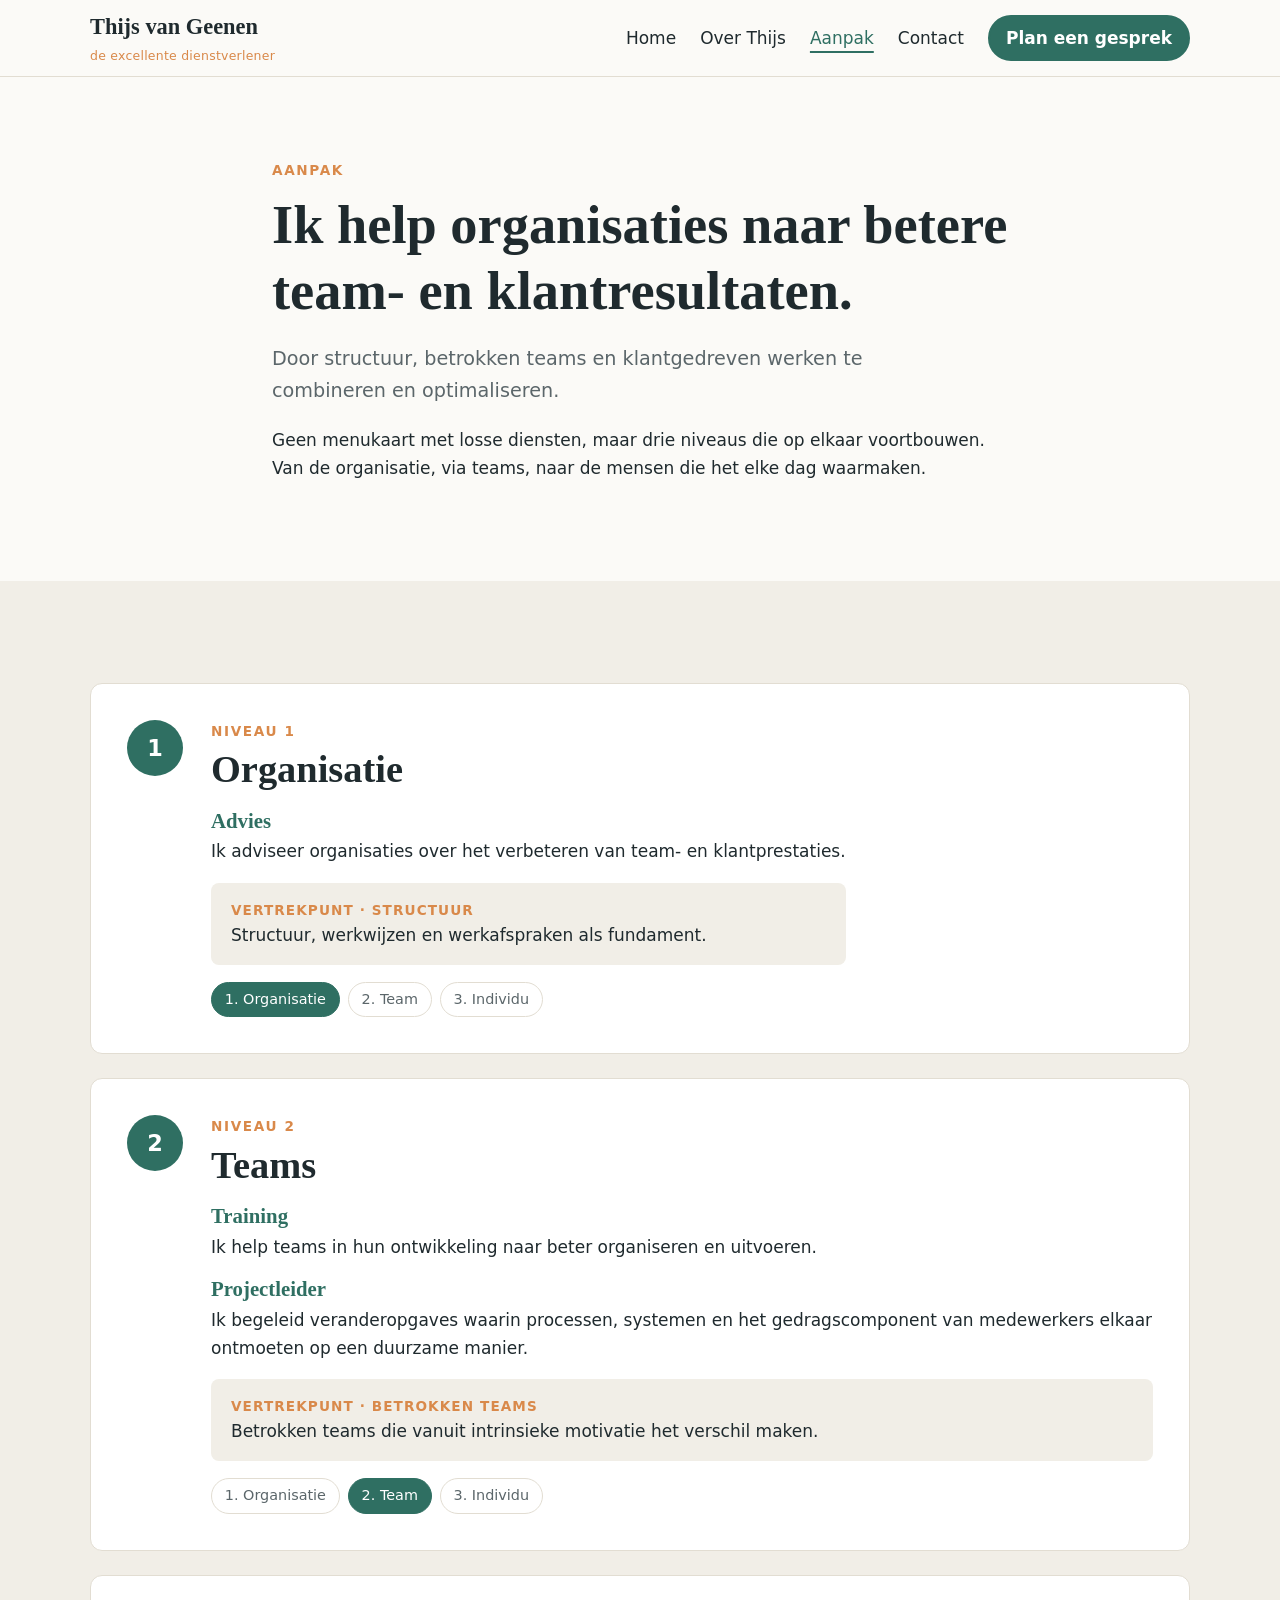
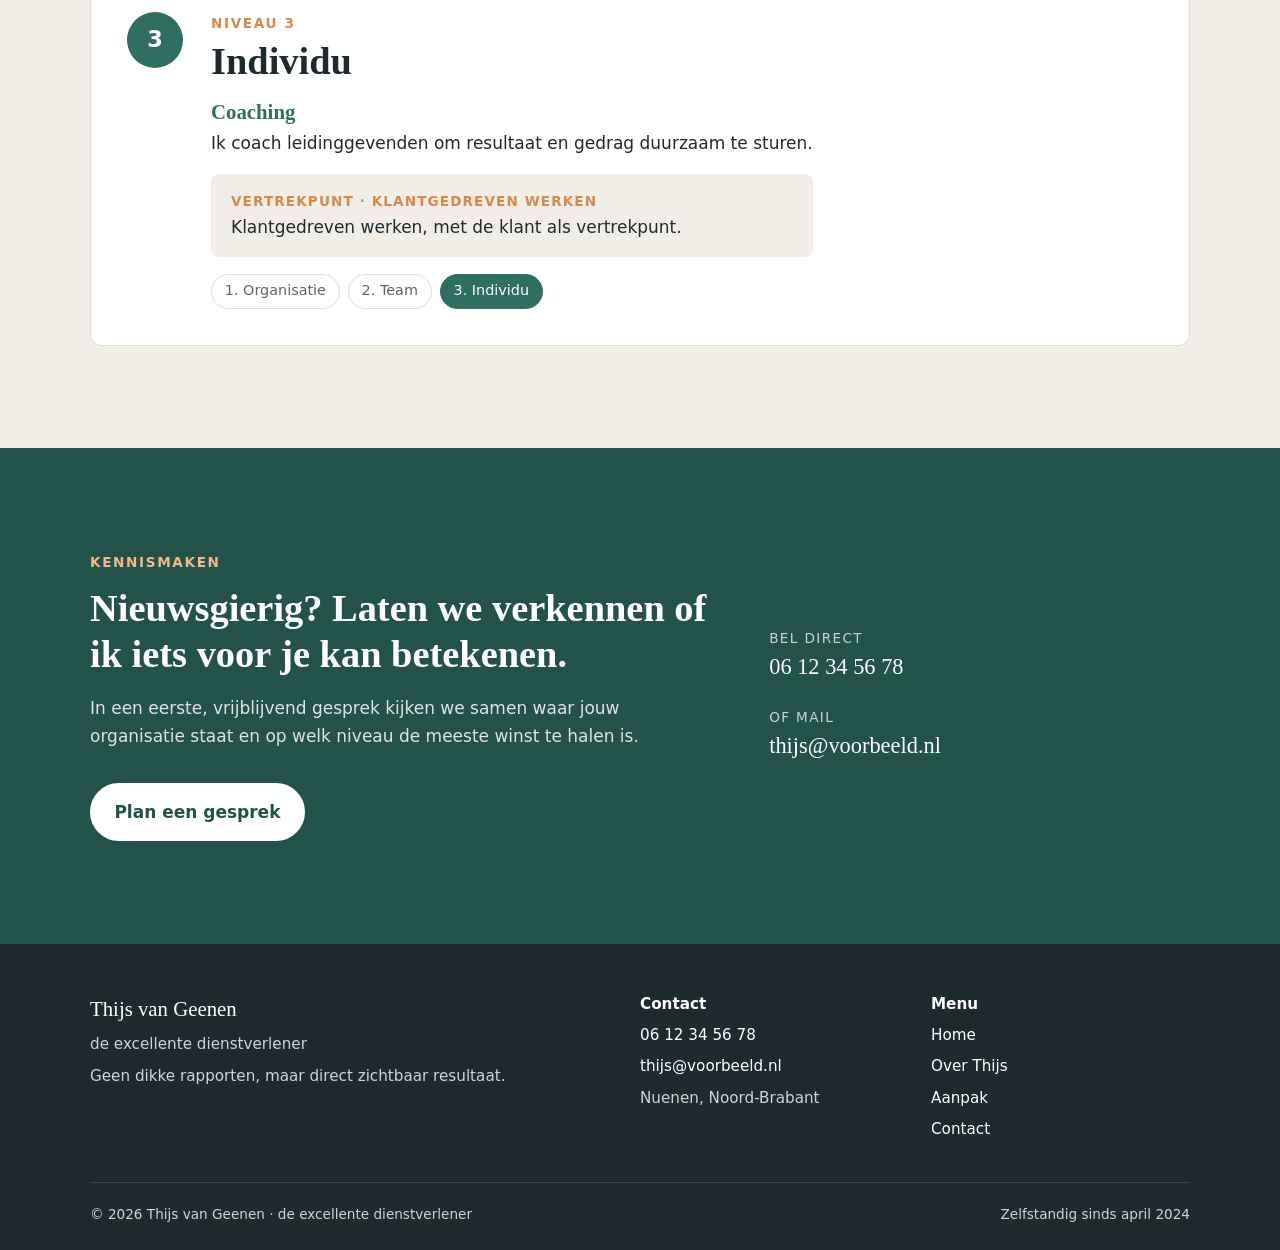
==== aanpak/index.html @ 923ce84c "Site uitbreiden naar vier pagina's met inhoud van Thijs van Geenen Home, Over Thijs, Aanpak en Conta" ====
<!doctype html>
<html lang="nl">
<head>
  <meta charset="utf-8">
  <meta name="viewport" content="width=device-width, initial-scale=1">
  <title>Aanpak | Thijs van Geenen</title>
  <meta name="description" content="Drie niveaus die op elkaar voortbouwen: organisatie, teams en individu. Advies, training, projectleiding en coaching.">
  <link rel="icon" href="../assets/img/favicon.svg" type="image/svg+xml">
  <link rel="stylesheet" href="../assets/css/style.css">
</head>
<body>
  <a class="skip-link" href="#inhoud">Naar de inhoud</a>

  <header class="site-header">
    <div class="container nav">
      <a class="logo" href="../">Thijs van Geenen<small>de excellente dienstverlener</small></a>
      <button class="nav-toggle" aria-expanded="false" aria-controls="menu" aria-label="Menu openen">
        <span></span><span></span><span></span>
      </button>
      <nav id="menu" class="menu" aria-label="Hoofdmenu">
        <a href="../">Home</a>
        <a href="../over-thijs/">Over Thijs</a>
        <a href="../aanpak/" aria-current="page">Aanpak</a>
        <a href="../contact/">Contact</a>
        <a class="btn btn-small" href="../contact/">Plan een gesprek</a>
      </nav>
    </div>
  </header>

  <main id="inhoud">
    <section class="page-hero">
      <div class="container prose">
        <p class="eyebrow">Aanpak</p>
        <h1>Ik help organisaties naar betere team- en klantresultaten.</h1>
        <p class="lead">Door structuur, betrokken teams en klantgedreven werken te combineren en optimaliseren.</p>
        <p>Geen menukaart met losse diensten, maar drie niveaus die op elkaar voortbouwen. Van de organisatie, via teams, naar de mensen die het elke dag waarmaken.</p>
      </div>
    </section>

    <section class="section section-alt">
      <div class="container level-detail-list">
        <article class="level-detail" id="niveau-1">
          <span class="level-num">1</span>
          <div>
            <p class="eyebrow">Niveau 1</p>
            <h2>Organisatie</h2>
            <div class="service"><h3>Advies</h3><p>Ik adviseer organisaties over het verbeteren van team- en klantprestaties.</p></div>
            <p class="basis"><strong>Vertrekpunt · Structuur</strong> Structuur, werkwijzen en werkafspraken als fundament.</p>
            <ol class="level-path" aria-label="Niveaus"><li class="current"><a href="#niveau-1">1. Organisatie</a></li><li><a href="#niveau-2">2. Team</a></li><li><a href="#niveau-3">3. Individu</a></li></ol>
          </div>
        </article>

        <article class="level-detail" id="niveau-2">
          <span class="level-num">2</span>
          <div>
            <p class="eyebrow">Niveau 2</p>
            <h2>Teams</h2>
            <div class="service"><h3>Training</h3><p>Ik help teams in hun ontwikkeling naar beter organiseren en uitvoeren.</p></div>
            <div class="service"><h3>Projectleider</h3><p>Ik begeleid veranderopgaves waarin processen, systemen en het gedragscomponent van medewerkers elkaar ontmoeten op een duurzame manier.</p></div>
            <p class="basis"><strong>Vertrekpunt · Betrokken teams</strong> Betrokken teams die vanuit intrinsieke motivatie het verschil maken.</p>
            <ol class="level-path" aria-label="Niveaus"><li><a href="#niveau-1">1. Organisatie</a></li><li class="current"><a href="#niveau-2">2. Team</a></li><li><a href="#niveau-3">3. Individu</a></li></ol>
          </div>
        </article>

        <article class="level-detail" id="niveau-3">
          <span class="level-num">3</span>
          <div>
            <p class="eyebrow">Niveau 3</p>
            <h2>Individu</h2>
            <div class="service"><h3>Coaching</h3><p>Ik coach leidinggevenden om resultaat en gedrag duurzaam te sturen.</p></div>
            <p class="basis"><strong>Vertrekpunt · Klantgedreven werken</strong> Klantgedreven werken, met de klant als vertrekpunt.</p>
            <ol class="level-path" aria-label="Niveaus"><li><a href="#niveau-1">1. Organisatie</a></li><li><a href="#niveau-2">2. Team</a></li><li class="current"><a href="#niveau-3">3. Individu</a></li></ol>
          </div>
        </article>
      </div>
    </section>

    <section class="section cta-band">
      <div class="container cta-grid">
        <div>
          <p class="eyebrow">Kennismaken</p>
          <h2>Nieuwsgierig? Laten we verkennen of ik iets voor je kan betekenen.</h2>
          <p>In een eerste, vrijblijvend gesprek kijken we samen waar jouw organisatie staat en op welk niveau de meeste winst te halen is.</p>
          <a class="btn btn-light" href="../contact/">Plan een gesprek</a>
        </div>
        <ul class="cta-contact">
          <li><span>Bel direct</span><a href="tel:+31612345678">06 12 34 56 78</a></li>
          <li><span>Of mail</span><a href="mailto:thijs@voorbeeld.nl">thijs@voorbeeld.nl</a></li>
        </ul>
      </div>
    </section>
  </main>

  <footer class="site-footer">
    <div class="container footer-grid">
      <div>
        <p class="footer-name">Thijs van Geenen</p>
        <p>de excellente dienstverlener</p>
        <p>Geen dikke rapporten, maar direct zichtbaar resultaat.</p>
      </div>
      <div>
        <p class="footer-title">Contact</p>
        <ul>
          <li><a href="tel:+31612345678">06 12 34 56 78</a></li>
          <li><a href="mailto:thijs@voorbeeld.nl">thijs@voorbeeld.nl</a></li>
          <li>Nuenen, Noord-Brabant</li>
        </ul>
      </div>
      <div>
        <p class="footer-title">Menu</p>
        <ul>
          <li><a href="../">Home</a></li>
          <li><a href="../over-thijs/">Over Thijs</a></li>
          <li><a href="../aanpak/">Aanpak</a></li>
          <li><a href="../contact/">Contact</a></li>
        </ul>
      </div>
    </div>
    <div class="container footer-bottom">
      <p>&copy; <span id="year">2026</span> Thijs van Geenen · de excellente dienstverlener</p>
      <p>Zelfstandig sinds april 2024</p>
    </div>
  </footer>

  <script src="../assets/js/main.js" defer></script>
</body>
</html>
---- assets/css/style.css ----
/* ==========================================================================
   Basisstijl – pas kleuren en fonts aan via de variabelen hieronder
   ========================================================================== */
:root {
  --color-bg: #fbfaf7;
  --color-bg-alt: #f1eee7;
  --color-text: #1f2a2e;
  --color-muted: #5b666a;
  --color-primary: #2f6f62;
  --color-primary-dark: #22524a;
  --color-accent: #d9894a;
  --color-border: #e2ddd2;

  --font-body: system-ui, -apple-system, "Segoe UI", Roboto, sans-serif;
  --font-heading: Georgia, "Times New Roman", serif;

  --radius: 12px;
  --container: 1100px;
  --space: clamp(4rem, 8vw, 6.5rem);
}

*, *::before, *::after { box-sizing: border-box; }

html { scroll-behavior: smooth; scroll-padding-top: 5rem; }

body {
  margin: 0;
  font-family: var(--font-body);
  font-size: 1.0625rem;
  line-height: 1.65;
  color: var(--color-text);
  background: var(--color-bg);
}

img { max-width: 100%; display: block; }
a { color: var(--color-primary); }

h1, h2, h3 { font-family: var(--font-heading); line-height: 1.2; margin: 0 0 1rem; }
h1 { font-size: clamp(2.2rem, 5vw, 3.4rem); }
h2 { font-size: clamp(1.8rem, 3.5vw, 2.4rem); }
h3 { font-size: 1.3rem; }

.container { width: min(100% - 2rem, var(--container)); margin-inline: auto; }

.skip-link { position: absolute; left: -999px; }
.skip-link:focus { left: 1rem; top: 1rem; z-index: 100; background: #fff; padding: .5rem 1rem; }

/* Buttons */
.btn {
  display: inline-block;
  padding: .8rem 1.4rem;
  border-radius: 999px;
  border: 2px solid var(--color-primary);
  background: var(--color-primary);
  color: #fff;
  font: inherit;
  font-weight: 600;
  text-decoration: none;
  cursor: pointer;
  transition: background .2s, color .2s;
}
.btn:hover { background: var(--color-primary-dark); border-color: var(--color-primary-dark); }
.btn-ghost { background: transparent; color: var(--color-primary); }
.btn-ghost:hover { color: #fff; }
.btn-small { padding: .45rem 1rem; }

/* Header */
.site-header {
  position: sticky; top: 0; z-index: 50;
  background: rgb(251 250 247 / .92);
  backdrop-filter: blur(8px);
  border-bottom: 1px solid var(--color-border);
}
.nav { display: flex; align-items: center; justify-content: space-between; min-height: 4.75rem; }
.logo { font-family: var(--font-heading); font-size: 1.4rem; font-weight: 700; color: var(--color-text); text-decoration: none; }
.logo small { display: block; font-family: var(--font-body); font-size: .78rem; font-weight: 500; color: var(--color-accent); letter-spacing: .02em; }
.menu { display: flex; gap: 1.5rem; align-items: center; }
.menu a:not(.btn) { color: var(--color-text); text-decoration: none; font-weight: 500; }
.menu a:not(.btn):hover, .menu a[aria-current="page"] { color: var(--color-primary); }
.menu a[aria-current="page"] { text-decoration: underline; text-underline-offset: .4em; text-decoration-thickness: 2px; }

.nav-toggle { display: none; background: none; border: 0; padding: .5rem; cursor: pointer; }
.nav-toggle span { display: block; width: 24px; height: 2px; margin: 5px 0; background: var(--color-text); }

@media (max-width: 760px) {
  .nav-toggle { display: block; }
  .menu {
    display: none;
    position: absolute; top: 100%; left: 0; right: 0;
    flex-direction: column; align-items: flex-start;
    padding: 1rem; background: var(--color-bg);
    border-bottom: 1px solid var(--color-border);
  }
  .menu.open { display: flex; }
}

/* Hero */
.hero { padding: var(--space) 0; }
.hero-grid { display: grid; grid-template-columns: 1.3fr 1fr; gap: 3rem; align-items: center; }
.hero h1 em { color: var(--color-primary); font-style: italic; }
.eyebrow { text-transform: uppercase; letter-spacing: .12em; font-size: .85rem; font-weight: 600; color: var(--color-accent); margin: 0 0 .75rem; }
.lead { font-size: 1.2rem; color: var(--color-muted); max-width: 38rem; }
.actions { display: flex; flex-wrap: wrap; gap: 1rem; margin-top: 2rem; }
.portrait {
  width: 100%; height: auto;
  aspect-ratio: 4 / 5;
  object-fit: cover; object-position: center 30%;
  border-radius: 200px 200px var(--radius) var(--radius);
  background: linear-gradient(160deg, var(--color-primary), var(--color-accent));
}
@media (max-width: 760px) {
  .hero-grid { grid-template-columns: 1fr; }
  .hero-visual { max-width: 280px; }
}

/* Secties */
.section { padding: var(--space) 0; }
.section-alt { background: var(--color-bg-alt); }
.section-intro { color: var(--color-muted); margin-top: -.5rem; margin-bottom: 2.5rem; }

.cards { display: grid; grid-template-columns: repeat(auto-fit, minmax(260px, 1fr)); gap: 1.5rem; }
.card {
  background: #fff; padding: 2rem; border-radius: var(--radius);
  border: 1px solid var(--color-border);
}
.card p { color: var(--color-muted); margin: 0; }

.steps { list-style: none; padding: 0; margin: 2rem 0 0; display: grid; grid-template-columns: repeat(auto-fit, minmax(220px, 1fr)); gap: 1.5rem; counter-reset: step; }
.steps li { counter-increment: step; display: flex; flex-direction: column; gap: .35rem; }
.steps li::before {
  content: counter(step);
  width: 2.5rem; height: 2.5rem; border-radius: 50%;
  display: grid; place-items: center;
  background: var(--color-primary); color: #fff; font-weight: 700; margin-bottom: .5rem;
}
.steps span { color: var(--color-muted); }

.two-col { display: grid; grid-template-columns: 1.3fr 1fr; gap: 3rem; align-items: start; }
@media (max-width: 760px) { .two-col { grid-template-columns: 1fr; } }

.facts { list-style: none; padding: 0; margin: 0; display: grid; gap: 1rem; }
.facts li { background: var(--color-bg-alt); padding: 1.25rem 1.5rem; border-radius: var(--radius); }
.facts strong { display: block; font-family: var(--font-heading); font-size: 1.8rem; color: var(--color-primary); }

.quote { margin: 0; background: #fff; padding: 2rem; border-radius: var(--radius); border-left: 4px solid var(--color-accent); }
.quote p { font-family: var(--font-heading); font-size: 1.15rem; margin-top: 0; }
.quote cite { color: var(--color-muted); font-style: normal; }

/* Contact */
.contact-list { list-style: none; padding: 0; }
.contact-list li { margin-bottom: .5rem; }
.contact-form { display: grid; gap: 1rem; background: #fff; padding: 2rem; border-radius: var(--radius); border: 1px solid var(--color-border); }
.contact-form label { display: grid; gap: .35rem; font-weight: 500; }
.contact-form input, .contact-form textarea {
  font: inherit; padding: .7rem .9rem;
  border: 1px solid var(--color-border); border-radius: 8px; background: var(--color-bg);
}
.contact-form input:focus, .contact-form textarea:focus { outline: 2px solid var(--color-primary); outline-offset: 1px; }

/* Hero extra's */
.hero-sub { font-family: var(--font-heading); font-size: 1.25rem; color: var(--color-text); margin: 0 0 1rem; }
.hero-visual { margin: 0; }
.hero-visual figcaption { margin-top: 1rem; display: grid; }
.hero-visual figcaption span { color: var(--color-muted); font-size: .95rem; }
.page-hero { padding: calc(var(--space) * .8) 0; }
.page-hero .quote { margin-top: 2rem; }

/* Dienstenstrook */
.services-strip { background: var(--color-primary); color: #fff; padding: 1.75rem 0; }
.services { list-style: none; margin-block: 0; padding: 0; display: grid; grid-template-columns: repeat(auto-fit, minmax(180px, 1fr)); gap: 1rem 2rem; }
.services li { display: grid; }
.services strong { font-family: var(--font-heading); font-size: 1.3rem; }
.services span { opacity: .85; }

/* Drie niveaus */
.levels { list-style: none; padding: 0; margin: 0; display: grid; grid-template-columns: repeat(auto-fit, minmax(260px, 1fr)); gap: 1.5rem; }
.level-card {
  display: flex; flex-direction: column; height: 100%;
  background: #fff; padding: 2rem; border-radius: var(--radius);
  border: 1px solid var(--color-border); color: inherit; text-decoration: none;
  transition: transform .2s, box-shadow .2s, border-color .2s;
}
.level-card:hover { transform: translateY(-3px); box-shadow: 0 12px 30px rgb(31 42 46 / .08); border-color: var(--color-primary); }
.level-card h3 { margin-bottom: .25rem; }
.level-card p { color: var(--color-muted); margin: 0 0 1rem; }
.level-card .level-sub { color: var(--color-accent); font-weight: 600; font-size: .95rem; }
.level-card .more { margin-top: auto; color: var(--color-primary); font-weight: 600; }
.level-num {
  width: 2.75rem; height: 2.75rem; border-radius: 50%; flex: none;
  display: grid; place-items: center; margin-bottom: 1.25rem;
  background: var(--color-primary); color: #fff; font-weight: 700; font-size: 1.1rem;
}

/* Wat het oplevert */
.checklist { list-style: none; padding: 0; margin: 0; display: grid; gap: .9rem; }
.checklist li { background: #fff; padding: 1rem 1.25rem 1rem 3.25rem; border-radius: var(--radius); position: relative; font-weight: 500; }
.checklist li::before {
  content: "✓"; position: absolute; left: 1.1rem; top: 50%; translate: 0 -50%;
  width: 1.5rem; height: 1.5rem; border-radius: 50%; display: grid; place-items: center;
  background: var(--color-accent); color: #fff; font-size: .85rem; font-weight: 700;
}

/* Quote */
.big-quote { margin: 0 0 2rem; max-width: 48rem; }
.big-quote p { font-family: var(--font-heading); font-size: clamp(1.5rem, 3vw, 2.1rem); line-height: 1.35; margin: 0 0 1rem; }
.big-quote cite { color: var(--color-muted); font-style: normal; }

/* CTA-blok */
.cta-band { background: var(--color-primary-dark); color: #fff; }
.cta-band .eyebrow { color: #f3b98a; }
.cta-band p { color: rgb(255 255 255 / .85); max-width: 36rem; }
.cta-grid { display: grid; grid-template-columns: 1.5fr 1fr; gap: 3rem; align-items: center; }
.btn-light { background: #fff; color: var(--color-primary-dark); border-color: #fff; margin-top: 1rem; }
.btn-light:hover { background: var(--color-bg-alt); border-color: var(--color-bg-alt); }
.cta-contact { list-style: none; padding: 0; margin: 0; display: grid; gap: 1.25rem; }
.cta-contact span { display: block; font-size: .85rem; text-transform: uppercase; letter-spacing: .1em; opacity: .75; }
.cta-contact a { color: #fff; font-family: var(--font-heading); font-size: 1.4rem; text-decoration: none; }
.cta-contact a:hover { text-decoration: underline; }
@media (max-width: 760px) { .cta-grid { grid-template-columns: 1fr; } }

/* Lopende tekst */
.prose { max-width: 46rem; }

/* Tijdlijn */
.timeline { list-style: none; padding: 0 0 0 1.5rem; margin: 1.5rem 0 0; border-left: 2px solid var(--color-border); max-width: 46rem; }
.timeline li { position: relative; }
.timeline li::before { content: ""; position: absolute; left: calc(-1.5rem - 7px); top: .45rem; width: 12px; height: 12px; border-radius: 50%; background: var(--color-accent); }
.timeline-date { margin: 0; font-weight: 600; color: var(--color-accent); }
.timeline h3 { margin: .25rem 0; }
.timeline-place { margin: 0 0 .5rem; color: var(--color-muted); }

/* Aanpak: niveaus in detail */
.level-detail-list { display: grid; gap: 1.5rem; }
.level-detail { display: flex; gap: 1.75rem; background: #fff; padding: 2.25rem; border-radius: var(--radius); border: 1px solid var(--color-border); }
.level-detail .level-num { width: 3.5rem; height: 3.5rem; font-size: 1.4rem; }
.level-detail .eyebrow { margin-bottom: .25rem; }
.service { margin-bottom: 1rem; }
.service h3 { margin-bottom: .25rem; color: var(--color-primary); }
.service p { margin: 0; }
.basis { background: var(--color-bg-alt); padding: 1rem 1.25rem; border-radius: 8px; }
.basis strong { display: block; font-size: .85rem; text-transform: uppercase; letter-spacing: .08em; color: var(--color-accent); }
.level-path { list-style: none; padding: 0; margin: 1rem 0 0; display: flex; flex-wrap: wrap; gap: .5rem; font-size: .9rem; }
.level-path a { display: inline-block; padding: .3rem .8rem; border-radius: 999px; border: 1px solid var(--color-border); text-decoration: none; color: var(--color-muted); }
.level-path .current a { background: var(--color-primary); border-color: var(--color-primary); color: #fff; }
@media (max-width: 600px) { .level-detail { flex-direction: column; gap: 0; padding: 1.5rem; } }

/* Contact */
.contact-list span { display: block; font-size: .85rem; text-transform: uppercase; letter-spacing: .08em; color: var(--color-muted); }
.contact-list li { margin-bottom: 1rem; }

/* Footer */
.site-footer { background: var(--color-text); color: #cfd6d8; padding: 3rem 0 1.5rem; font-size: .95rem; }
.site-footer a { color: #fff; text-decoration: none; }
.site-footer a:hover { text-decoration: underline; }
.site-footer ul { list-style: none; padding: 0; margin: 0; display: grid; gap: .4rem; }
.site-footer p { margin: 0 0 .4rem; }
.footer-grid { display: grid; grid-template-columns: 2fr 1fr 1fr; gap: 2rem; }
.footer-name { font-family: var(--font-heading); font-size: 1.3rem; color: #fff; }
.footer-title { color: #fff; font-weight: 600; }
.footer-bottom { display: flex; justify-content: space-between; flex-wrap: wrap; gap: .5rem; margin-top: 2.5rem; padding-top: 1.25rem; border-top: 1px solid rgb(255 255 255 / .12); font-size: .85rem; }
.footer-bottom p { margin: 0; }
@media (max-width: 760px) { .footer-grid { grid-template-columns: 1fr; } }
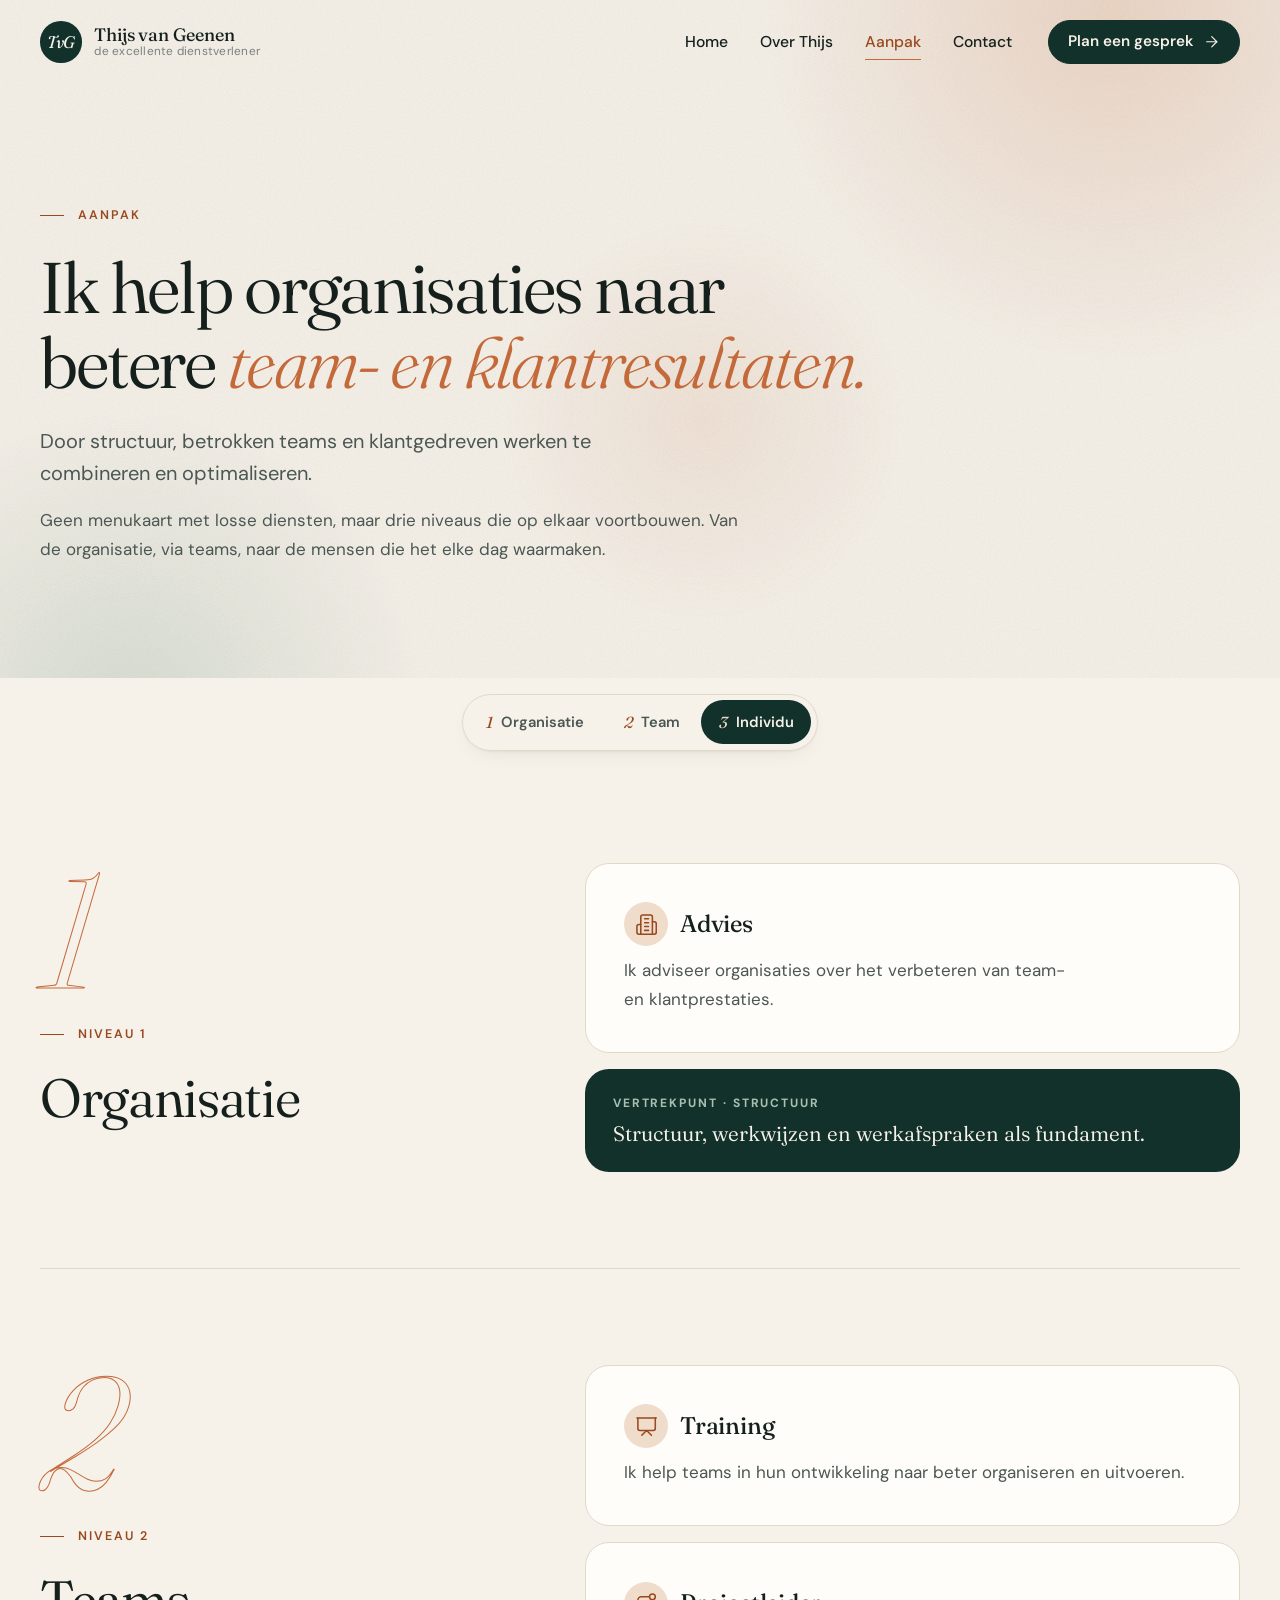
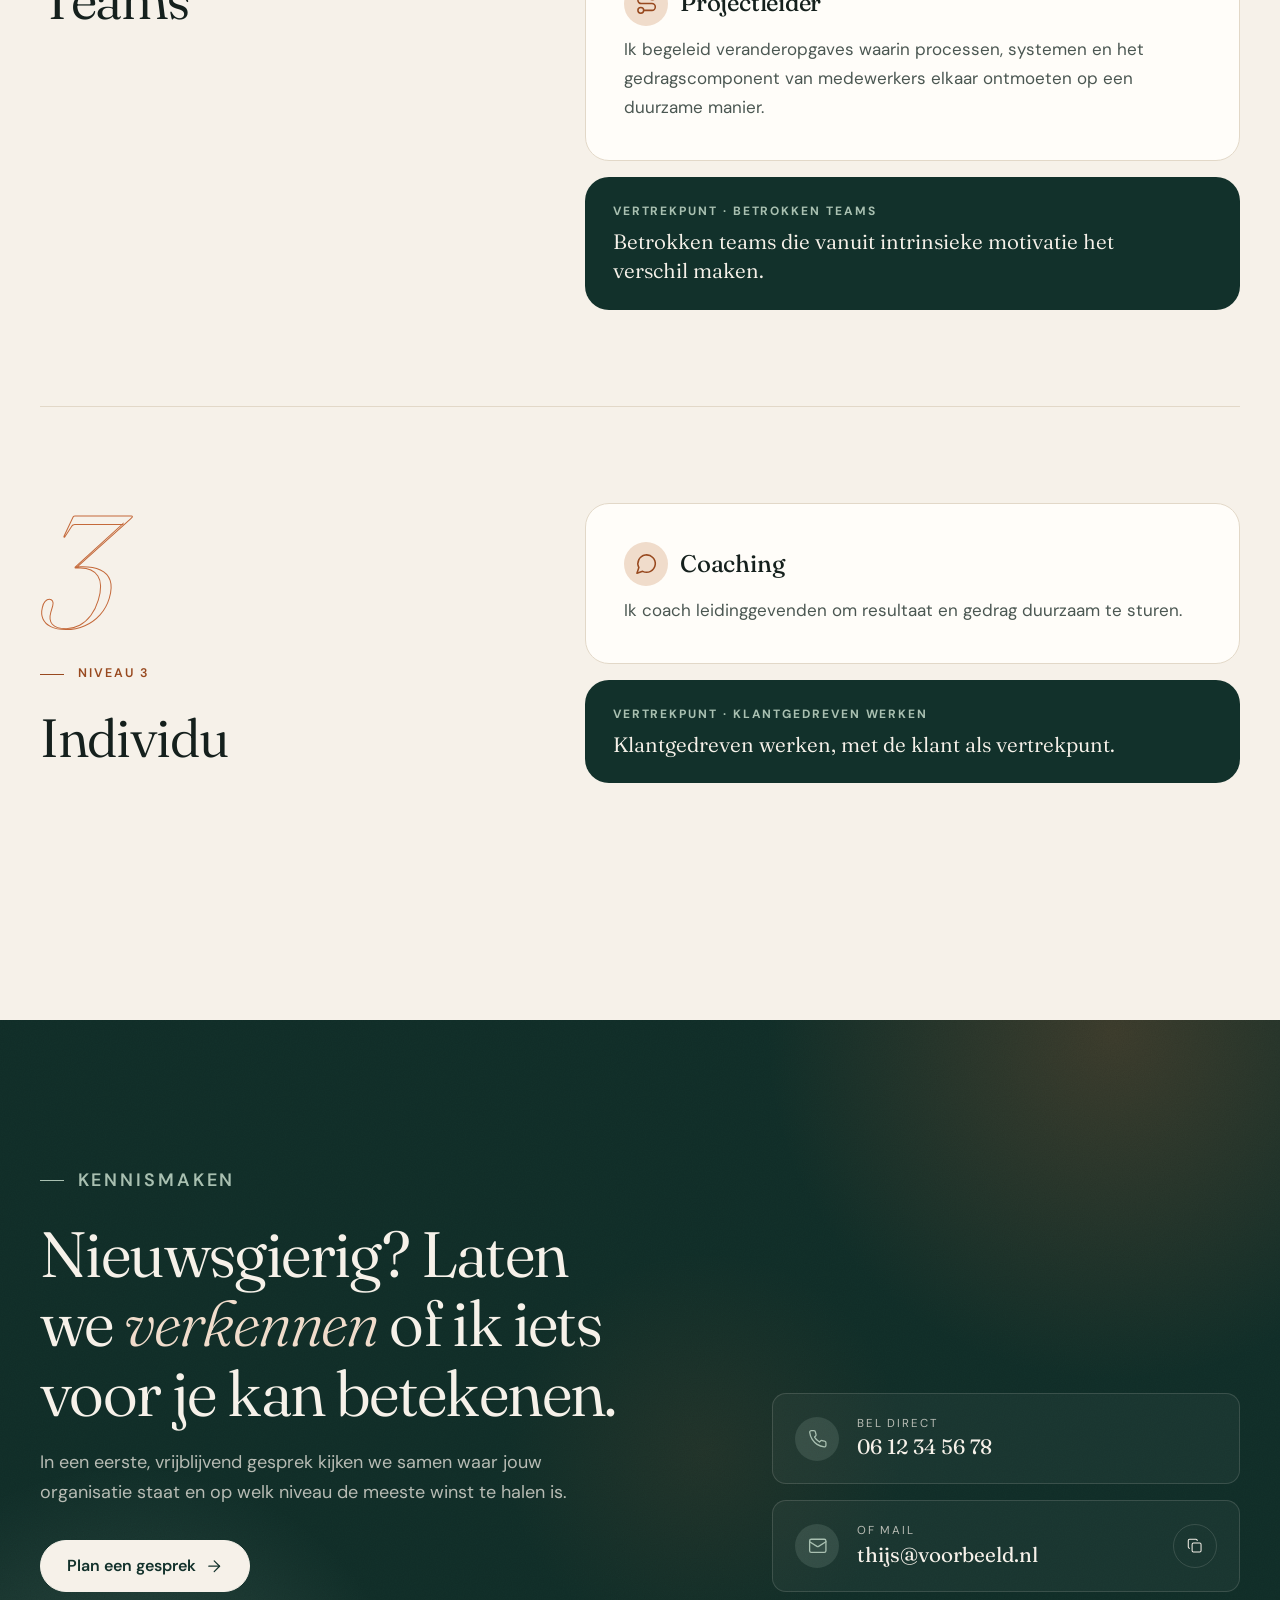
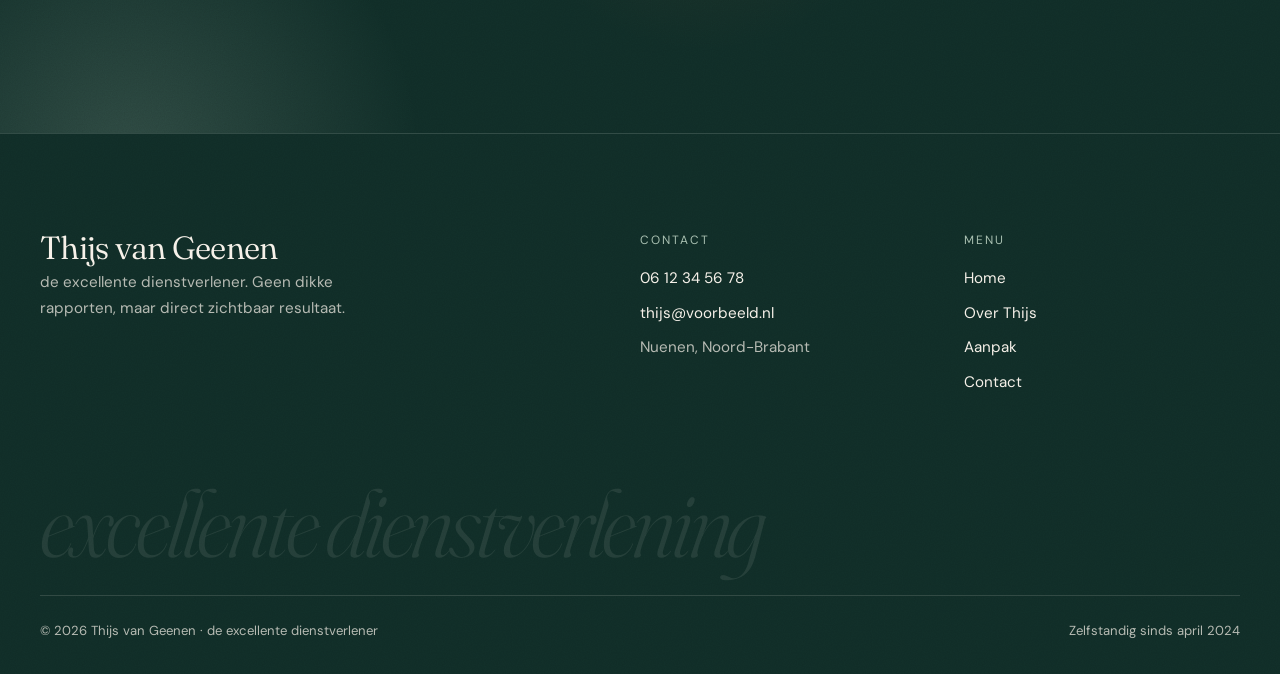
==== commit 825bf50b: "Premium herontwerp met web-design skill en DESIGN.md - DESIGN.md: stijlgids (Warm Editorial Premium)" ====
--- a/aanpak/index.html
+++ b/aanpak/index.html
@@ -5,120 +5,160 @@
   <meta name="viewport" content="width=device-width, initial-scale=1">
   <title>Aanpak | Thijs van Geenen</title>
   <meta name="description" content="Drie niveaus die op elkaar voortbouwen: organisatie, teams en individu. Advies, training, projectleiding en coaching.">
+  <meta name="theme-color" content="#F6F1E9">
+  <meta property="og:title" content="Aanpak | Thijs van Geenen">
+  <meta property="og:description" content="Drie niveaus die op elkaar voortbouwen: organisatie, teams en individu. Advies, training, projectleiding en coaching.">
+  <meta property="og:type" content="website">
   <link rel="icon" href="../assets/img/favicon.svg" type="image/svg+xml">
+  <link rel="preconnect" href="https://fonts.googleapis.com">
+  <link rel="preconnect" href="https://fonts.gstatic.com" crossorigin>
+  <link rel="stylesheet" href="https://fonts.googleapis.com/css2?family=Fraunces:ital,opsz,wght@0,9..144,300..600;1,9..144,300..600&amp;family=DM+Sans:ital,opsz,wght@0,9..40,400..700;1,9..40,400..700&amp;display=swap">
   <link rel="stylesheet" href="../assets/css/style.css">
+  <script>document.documentElement.classList.add('js')</script>
 </head>
 <body>
   <a class="skip-link" href="#inhoud">Naar de inhoud</a>
+  <div class="progress" aria-hidden="true"></div>
 
   <header class="site-header">
     <div class="container nav">
-      <a class="logo" href="../">Thijs van Geenen<small>de excellente dienstverlener</small></a>
+      <a class="logo" href="../" aria-label="Thijs van Geenen – naar de homepage">
+        <span class="logo-mark" aria-hidden="true">TvG</span>
+        <span class="logo-text"><strong>Thijs van Geenen</strong><small>de excellente dienstverlener</small></span>
+      </a>
       <button class="nav-toggle" aria-expanded="false" aria-controls="menu" aria-label="Menu openen">
-        <span></span><span></span><span></span>
+        <span></span><span></span>
       </button>
       <nav id="menu" class="menu" aria-label="Hoofdmenu">
-        <a href="../">Home</a>
-        <a href="../over-thijs/">Over Thijs</a>
-        <a href="../aanpak/" aria-current="page">Aanpak</a>
-        <a href="../contact/">Contact</a>
-        <a class="btn btn-small" href="../contact/">Plan een gesprek</a>
+        <div class="menu-links">
+          <a href="../">Home</a>
+          <a href="../over-thijs/">Over Thijs</a>
+          <a href="../aanpak/" aria-current="page">Aanpak</a>
+          <a href="../contact/">Contact</a>
+        </div>
+        <a class="btn btn-small" href="../contact/" data-magnet>Plan een gesprek <svg class="icon" viewBox="0 0 24 24" aria-hidden="true"><path d="M5 12h14"/><path d="m12 5 7 7-7 7"/></svg></a>
+        <div class="menu-contact">
+          <a href="tel:+31612345678">06 12 34 56 78</a>
+          <a href="mailto:thijs@voorbeeld.nl">thijs@voorbeeld.nl</a>
+        </div>
       </nav>
     </div>
   </header>
 
   <main id="inhoud">
-    <section class="page-hero">
-      <div class="container prose">
-        <p class="eyebrow">Aanpak</p>
-        <h1>Ik help organisaties naar betere team- en klantresultaten.</h1>
-        <p class="lead">Door structuur, betrokken teams en klantgedreven werken te combineren en optimaliseren.</p>
-        <p>Geen menukaart met losse diensten, maar drie niveaus die op elkaar voortbouwen. Van de organisatie, via teams, naar de mensen die het elke dag waarmaken.</p>
+    <section class="page-hero grain" data-pause>
+      <div class="aura" aria-hidden="true"><span></span><span></span><span></span></div>
+      <div class="container">
+        <p class="eyebrow" data-reveal>Aanpak</p>
+        <h1 data-split="hero">Ik help organisaties naar betere <em>team- en klantresultaten.</em></h1>
+        <p class="lead" data-reveal style="--d: 500ms">Door structuur, betrokken teams en klantgedreven werken te combineren en optimaliseren.</p>
+        <p class="narrow" data-reveal style="--d: 650ms">Geen menukaart met losse diensten, maar drie niveaus die op elkaar voortbouwen. Van de organisatie, via teams, naar de mensen die het elke dag waarmaken.</p>
       </div>
     </section>
 
-    <section class="section section-alt">
-      <div class="container level-detail-list">
+    <nav class="level-nav" aria-label="Niveaus">
+      <ol>
+        <li><a href="#niveau-1"><span>1</span>Organisatie</a></li>
+        <li><a href="#niveau-2"><span>2</span>Team</a></li>
+        <li><a href="#niveau-3"><span>3</span>Individu</a></li>
+      </ol>
+    </nav>
+
+    <section class="section" style="padding-top: 0">
+      <div class="container">
         <article class="level-detail" id="niveau-1">
-          <span class="level-num">1</span>
-          <div>
-            <p class="eyebrow">Niveau 1</p>
-            <h2>Organisatie</h2>
-            <div class="service"><h3>Advies</h3><p>Ik adviseer organisaties over het verbeteren van team- en klantprestaties.</p></div>
-            <p class="basis"><strong>Vertrekpunt · Structuur</strong> Structuur, werkwijzen en werkafspraken als fundament.</p>
-            <ol class="level-path" aria-label="Niveaus"><li class="current"><a href="#niveau-1">1. Organisatie</a></li><li><a href="#niveau-2">2. Team</a></li><li><a href="#niveau-3">3. Individu</a></li></ol>
+          <div class="sticky">
+            <span class="level-num" aria-hidden="true">1</span>
+            <p class="eyebrow" data-reveal>Niveau 1</p>
+            <h2 data-split>Organisatie</h2>
+          </div>
+          <div class="level-services" data-stagger>
+              <article class="card level-service"><h3><span class="outcome-icon"><svg class="icon" viewBox="0 0 24 24" aria-hidden="true"><path d="M6 22V4a2 2 0 0 1 2-2h8a2 2 0 0 1 2 2v18Z"/><path d="M6 12H4a2 2 0 0 0-2 2v6a2 2 0 0 0 2 2h2"/><path d="M18 9h2a2 2 0 0 1 2 2v9a2 2 0 0 1-2 2h-2"/><path d="M10 6h4"/><path d="M10 10h4"/><path d="M10 14h4"/><path d="M10 18h4"/></svg></span>Advies</h3><p>Ik adviseer organisaties over het verbeteren van team- en klantprestaties.</p></article>
+            <div class="basis"><strong>Vertrekpunt · Structuur</strong><p>Structuur, werkwijzen en werkafspraken als fundament.</p></div>
           </div>
         </article>
-
         <article class="level-detail" id="niveau-2">
-          <span class="level-num">2</span>
-          <div>
-            <p class="eyebrow">Niveau 2</p>
-            <h2>Teams</h2>
-            <div class="service"><h3>Training</h3><p>Ik help teams in hun ontwikkeling naar beter organiseren en uitvoeren.</p></div>
-            <div class="service"><h3>Projectleider</h3><p>Ik begeleid veranderopgaves waarin processen, systemen en het gedragscomponent van medewerkers elkaar ontmoeten op een duurzame manier.</p></div>
-            <p class="basis"><strong>Vertrekpunt · Betrokken teams</strong> Betrokken teams die vanuit intrinsieke motivatie het verschil maken.</p>
-            <ol class="level-path" aria-label="Niveaus"><li><a href="#niveau-1">1. Organisatie</a></li><li class="current"><a href="#niveau-2">2. Team</a></li><li><a href="#niveau-3">3. Individu</a></li></ol>
+          <div class="sticky">
+            <span class="level-num" aria-hidden="true">2</span>
+            <p class="eyebrow" data-reveal>Niveau 2</p>
+            <h2 data-split>Teams</h2>
+          </div>
+          <div class="level-services" data-stagger>
+              <article class="card level-service"><h3><span class="outcome-icon"><svg class="icon" viewBox="0 0 24 24" aria-hidden="true"><path d="M2 3h20"/><path d="M21 3v11a2 2 0 0 1-2 2H5a2 2 0 0 1-2-2V3"/><path d="m7 21 5-5 5 5"/></svg></span>Training</h3><p>Ik help teams in hun ontwikkeling naar beter organiseren en uitvoeren.</p></article>
+              <article class="card level-service"><h3><span class="outcome-icon"><svg class="icon" viewBox="0 0 24 24" aria-hidden="true"><circle cx="6" cy="19" r="3"/><path d="M9 19h8.5a3.5 3.5 0 0 0 0-7h-11a3.5 3.5 0 0 1 0-7H15"/><circle cx="18" cy="5" r="3"/></svg></span>Projectleider</h3><p>Ik begeleid veranderopgaves waarin processen, systemen en het gedragscomponent van medewerkers elkaar ontmoeten op een duurzame manier.</p></article>
+            <div class="basis"><strong>Vertrekpunt · Betrokken teams</strong><p>Betrokken teams die vanuit intrinsieke motivatie het verschil maken.</p></div>
           </div>
         </article>
-
         <article class="level-detail" id="niveau-3">
-          <span class="level-num">3</span>
-          <div>
-            <p class="eyebrow">Niveau 3</p>
-            <h2>Individu</h2>
-            <div class="service"><h3>Coaching</h3><p>Ik coach leidinggevenden om resultaat en gedrag duurzaam te sturen.</p></div>
-            <p class="basis"><strong>Vertrekpunt · Klantgedreven werken</strong> Klantgedreven werken, met de klant als vertrekpunt.</p>
-            <ol class="level-path" aria-label="Niveaus"><li><a href="#niveau-1">1. Organisatie</a></li><li><a href="#niveau-2">2. Team</a></li><li class="current"><a href="#niveau-3">3. Individu</a></li></ol>
+          <div class="sticky">
+            <span class="level-num" aria-hidden="true">3</span>
+            <p class="eyebrow" data-reveal>Niveau 3</p>
+            <h2 data-split>Individu</h2>
+          </div>
+          <div class="level-services" data-stagger>
+              <article class="card level-service"><h3><span class="outcome-icon"><svg class="icon" viewBox="0 0 24 24" aria-hidden="true"><path d="M7.9 20A9 9 0 1 0 4 16.1L2 22Z"/></svg></span>Coaching</h3><p>Ik coach leidinggevenden om resultaat en gedrag duurzaam te sturen.</p></article>
+            <div class="basis"><strong>Vertrekpunt · Klantgedreven werken</strong><p>Klantgedreven werken, met de klant als vertrekpunt.</p></div>
           </div>
         </article>
       </div>
     </section>
 
-    <section class="section cta-band">
+    <section class="section cta on-ink grain" data-pause>
+      <div class="aura" aria-hidden="true"><span></span><span></span><span></span></div>
       <div class="container cta-grid">
         <div>
-          <p class="eyebrow">Kennismaken</p>
-          <h2>Nieuwsgierig? Laten we verkennen of ik iets voor je kan betekenen.</h2>
-          <p>In een eerste, vrijblijvend gesprek kijken we samen waar jouw organisatie staat en op welk niveau de meeste winst te halen is.</p>
-          <a class="btn btn-light" href="../contact/">Plan een gesprek</a>
+          <p class="eyebrow" data-reveal>Kennismaken</p>
+          <h2 data-split>Nieuwsgierig? Laten we <em>verkennen</em> of ik iets voor je kan betekenen.</h2>
+          <p data-reveal>In een eerste, vrijblijvend gesprek kijken we samen waar jouw organisatie staat en op welk niveau de meeste winst te halen is.</p>
+          <div class="actions" data-reveal>
+            <a class="btn btn-light" href="../contact/" data-magnet>Plan een gesprek <svg class="icon" viewBox="0 0 24 24" aria-hidden="true"><path d="M5 12h14"/><path d="m12 5 7 7-7 7"/></svg></a>
+          </div>
         </div>
-        <ul class="cta-contact">
-          <li><span>Bel direct</span><a href="tel:+31612345678">06 12 34 56 78</a></li>
-          <li><span>Of mail</span><a href="mailto:thijs@voorbeeld.nl">thijs@voorbeeld.nl</a></li>
-        </ul>
+        <div class="contact-cards" data-stagger>
+          <div class="contact-card">
+            <span class="icon-wrap"><svg class="icon" viewBox="0 0 24 24" aria-hidden="true"><path d="M22 16.92v3a2 2 0 0 1-2.18 2 19.79 19.79 0 0 1-8.63-3.07 19.5 19.5 0 0 1-6-6 19.79 19.79 0 0 1-3.07-8.67A2 2 0 0 1 4.11 2h3a2 2 0 0 1 2 1.72 12.84 12.84 0 0 0 .7 2.81 2 2 0 0 1-.45 2.11L8.09 9.91a16 16 0 0 0 6 6l1.27-1.27a2 2 0 0 1 2.11-.45 12.84 12.84 0 0 0 2.81.7A2 2 0 0 1 22 16.92z"/></svg></span>
+            <div class="grow"><small>Bel direct</small><a href="tel:+31612345678">06 12 34 56 78</a></div>
+          </div>
+          <div class="contact-card">
+            <span class="icon-wrap"><svg class="icon" viewBox="0 0 24 24" aria-hidden="true"><rect width="20" height="16" x="2" y="4" rx="2"/><path d="m22 7-8.97 5.7a1.94 1.94 0 0 1-2.06 0L2 7"/></svg></span>
+            <div class="grow"><small>Of mail</small><a href="mailto:thijs@voorbeeld.nl">thijs@voorbeeld.nl</a></div>
+            <button class="copy-btn" type="button" data-copy="thijs@voorbeeld.nl" data-label="Gekopieerd" aria-label="E-mailadres kopiëren"><svg class="icon icon-copy" viewBox="0 0 24 24" aria-hidden="true"><rect width="14" height="14" x="8" y="8" rx="2"/><path d="M4 16c-1.1 0-2-.9-2-2V4c0-1.1.9-2 2-2h10c1.1 0 2 .9 2 2"/></svg><svg class="icon icon-check" viewBox="0 0 24 24" aria-hidden="true"><path d="M20 6 9 17l-5-5"/></svg></button>
+          </div>
+        </div>
       </div>
     </section>
   </main>
 
-  <footer class="site-footer">
-    <div class="container footer-grid">
-      <div>
-        <p class="footer-name">Thijs van Geenen</p>
-        <p>de excellente dienstverlener</p>
-        <p>Geen dikke rapporten, maar direct zichtbaar resultaat.</p>
+  <footer class="site-footer grain on-ink">
+    <div class="container">
+      <div class="footer-grid">
+        <div class="footer-brand">
+          <p class="footer-name">Thijs van Geenen</p>
+          <p>de excellente dienstverlener. Geen dikke rapporten, maar direct zichtbaar resultaat.</p>
+        </div>
+        <div>
+          <p class="footer-title">Contact</p>
+          <ul>
+            <li><a href="tel:+31612345678">06 12 34 56 78</a></li>
+            <li><a href="mailto:thijs@voorbeeld.nl">thijs@voorbeeld.nl</a></li>
+            <li>Nuenen, Noord-Brabant</li>
+          </ul>
+        </div>
+        <div>
+          <p class="footer-title">Menu</p>
+          <ul>
+            <li><a href="../">Home</a></li>
+            <li><a href="../over-thijs/">Over Thijs</a></li>
+            <li><a href="../aanpak/">Aanpak</a></li>
+            <li><a href="../contact/">Contact</a></li>
+          </ul>
+        </div>
       </div>
-      <div>
-        <p class="footer-title">Contact</p>
-        <ul>
-          <li><a href="tel:+31612345678">06 12 34 56 78</a></li>
-          <li><a href="mailto:thijs@voorbeeld.nl">thijs@voorbeeld.nl</a></li>
-          <li>Nuenen, Noord-Brabant</li>
-        </ul>
+      <p class="footer-word" aria-hidden="true">excellente dienstverlening</p>
+      <div class="footer-bottom">
+        <p>&copy; <span id="year">2026</span> Thijs van Geenen · de excellente dienstverlener</p>
+        <p>Zelfstandig sinds april 2024</p>
       </div>
-      <div>
-        <p class="footer-title">Menu</p>
-        <ul>
-          <li><a href="../">Home</a></li>
-          <li><a href="../over-thijs/">Over Thijs</a></li>
-          <li><a href="../aanpak/">Aanpak</a></li>
-          <li><a href="../contact/">Contact</a></li>
-        </ul>
-      </div>
-    </div>
-    <div class="container footer-bottom">
-      <p>&copy; <span id="year">2026</span> Thijs van Geenen · de excellente dienstverlener</p>
-      <p>Zelfstandig sinds april 2024</p>
     </div>
   </footer>
 
--- a/assets/css/style.css
+++ b/assets/css/style.css
@@ -1,262 +1,610 @@
 /* ==========================================================================
-   Basisstijl – pas kleuren en fonts aan via de variabelen hieronder
+   Thijs van Geenen – de excellente dienstverlener
+   Stijlregels: zie DESIGN.md. Kleuren alleen via de variabelen hieronder.
    ========================================================================== */
+
 :root {
-  --color-bg: #fbfaf7;
-  --color-bg-alt: #f1eee7;
-  --color-text: #1f2a2e;
-  --color-muted: #5b666a;
-  --color-primary: #2f6f62;
-  --color-primary-dark: #22524a;
-  --color-accent: #d9894a;
-  --color-border: #e2ddd2;
-
-  --font-body: system-ui, -apple-system, "Segoe UI", Roboto, sans-serif;
-  --font-heading: Georgia, "Times New Roman", serif;
-
-  --radius: 12px;
-  --container: 1100px;
-  --space: clamp(4rem, 8vw, 6.5rem);
-}
-
+  /* Achtergronden */
+  --bg: #F6F1E9;
+  --surface: #FFFDF9;
+  --surface-alt: #EDE5D8;
+  --surface-hover: #FFFFFF;
+  --ink: #12312B;
+  --ink-2: #1B443B;
+
+  /* Randen */
+  --border: #E2D8C8;
+  --border-hover: #C7B79F;
+  --border-on-ink: rgba(246, 241, 233, 0.14);
+
+  /* Tekst */
+  --text: #15201D;
+  --text-secondary: #4B5752;
+  --text-tertiary: #7A827D;
+  --on-ink: #F6F1E9;
+  --on-ink-secondary: rgba(246, 241, 233, 0.72);
+
+  /* Accent */
+  --accent: #C4693A;
+  --accent-hover: #A9552B;
+  --accent-ink: #98491F;
+  --accent-soft: #F0DCCB;
+  --sage: #A9C0B1;
+
+  /* RGB-varianten */
+  --bg-rgb: 246, 241, 233;
+  --ink-rgb: 18, 49, 43;
+  --accent-rgb: 196, 105, 58;
+  --sage-rgb: 169, 192, 177;
+  --success-rgb: 63, 125, 91;
+
+  /* Semantisch */
+  --success: #3F7D5B;
+  --error: #B3412F;
+  --warning: #C9962B;
+
+  /* Typografie */
+  --font-display: "Fraunces", "Iowan Old Style", Georgia, serif;
+  --font-body: "DM Sans", system-ui, -apple-system, "Segoe UI", sans-serif;
+
+  /* Vorm & ruimte */
+  --radius: 14px;
+  --radius-lg: 24px;
+  --container: 1240px;
+  --gutter: clamp(1.25rem, 4vw, 2.5rem);
+  --section: clamp(5rem, 11vw, 9rem);
+  --header-h: 5.25rem;
+
+  /* Diepte */
+  --shadow-sm: 0 1px 2px rgba(var(--ink-rgb), .05), 0 8px 24px -12px rgba(var(--ink-rgb), .12);
+  --shadow-lg: 0 2px 4px rgba(var(--ink-rgb), .04), 0 24px 48px -20px rgba(var(--ink-rgb), .28);
+
+  /* Beweging */
+  --ease: cubic-bezier(.22, 1, .36, 1);
+
+  /* Korrel-textuur (SVG-ruis) */
+  --grain: url("data:image/svg+xml,%3Csvg xmlns='http://www.w3.org/2000/svg' width='180' height='180'%3E%3Cfilter id='n'%3E%3CfeTurbulence type='fractalNoise' baseFrequency='.85' numOctaves='3' stitchTiles='stitch'/%3E%3CfeColorMatrix values='0 0 0 0 0 0 0 0 0 0 0 0 0 0 0 0 0 0 .55 0'/%3E%3C/filter%3E%3Crect width='100%25' height='100%25' filter='url(%23n)'/%3E%3C/svg%3E");
+}
+
+/* ---------- Basis ---------- */
 *, *::before, *::after { box-sizing: border-box; }
 
-html { scroll-behavior: smooth; scroll-padding-top: 5rem; }
+html { scroll-behavior: smooth; scroll-padding-top: 6rem; -webkit-text-size-adjust: 100%; }
 
 body {
   margin: 0;
   font-family: var(--font-body);
   font-size: 1.0625rem;
-  line-height: 1.65;
-  color: var(--color-text);
-  background: var(--color-bg);
-}
-
-img { max-width: 100%; display: block; }
-a { color: var(--color-primary); }
-
-h1, h2, h3 { font-family: var(--font-heading); line-height: 1.2; margin: 0 0 1rem; }
-h1 { font-size: clamp(2.2rem, 5vw, 3.4rem); }
-h2 { font-size: clamp(1.8rem, 3.5vw, 2.4rem); }
-h3 { font-size: 1.3rem; }
-
-.container { width: min(100% - 2rem, var(--container)); margin-inline: auto; }
-
-.skip-link { position: absolute; left: -999px; }
-.skip-link:focus { left: 1rem; top: 1rem; z-index: 100; background: #fff; padding: .5rem 1rem; }
-
-/* Buttons */
+  line-height: 1.7;
+  color: var(--text-secondary);
+  background: var(--bg);
+  -webkit-font-smoothing: antialiased;
+  text-rendering: optimizeLegibility;
+  overflow-x: hidden;
+}
+body.menu-open { overflow: hidden; }
+
+img, svg { display: block; max-width: 100%; }
+a { color: inherit; }
+::selection { background: var(--accent-soft); color: var(--text); }
+:focus-visible { outline: 2px solid var(--accent); outline-offset: 3px; }
+
+h1, h2, h3 {
+  font-family: var(--font-display);
+  font-weight: 350;
+  color: var(--text);
+  margin: 0 0 1.25rem;
+  font-optical-sizing: auto;
+  text-wrap: balance;
+}
+h1 { font-size: clamp(2.6rem, 5.6vw, 5rem); line-height: 1.05; letter-spacing: -.03em; }
+h2 { font-size: clamp(2.1rem, 4.2vw, 3.6rem); line-height: 1.08; letter-spacing: -.025em; }
+h3 { font-size: 1.5rem; font-weight: 450; line-height: 1.2; letter-spacing: -.01em; }
+h1 em, h2 em { font-style: italic; font-weight: 300; color: var(--accent); }
+p { margin: 0 0 1.1rem; text-wrap: pretty; }
+
+.container { width: min(100% - 2 * var(--gutter), var(--container)); margin-inline: auto; }
+.narrow { max-width: 44rem; }
+
+.skip-link { position: absolute; left: -999px; top: 1rem; z-index: 200; background: var(--surface); color: var(--text); padding: .75rem 1rem; border-radius: var(--radius); }
+.skip-link:focus { left: 1rem; }
+
+.icon { width: 1.15em; height: 1.15em; flex: none; fill: none; stroke: currentColor; stroke-width: 1.6; stroke-linecap: round; stroke-linejoin: round; }
+
+.eyebrow {
+  display: inline-flex; align-items: center; gap: .85rem;
+  margin: 0 0 1.5rem;
+  font-size: .78rem; font-weight: 600; letter-spacing: .16em; text-transform: uppercase;
+  color: var(--accent-ink);
+}
+.eyebrow::before { content: ""; width: 24px; height: 1px; background: currentColor; }
+.on-ink .eyebrow { color: var(--sage); }
+
+.lead { font-size: clamp(1.125rem, 1.6vw, 1.25rem); line-height: 1.6; color: var(--text-secondary); max-width: 36rem; }
+
+.grain { position: relative; isolation: isolate; }
+.grain::after {
+  content: ""; position: absolute; inset: 0; z-index: -1; pointer-events: none;
+  background-image: var(--grain); opacity: .08; mix-blend-mode: multiply;
+}
+.on-ink.grain::after { mix-blend-mode: overlay; opacity: .2; }
+
+/* ---------- Knoppen & links ---------- */
 .btn {
-  display: inline-block;
-  padding: .8rem 1.4rem;
-  border-radius: 999px;
-  border: 2px solid var(--color-primary);
-  background: var(--color-primary);
-  color: #fff;
-  font: inherit;
-  font-weight: 600;
-  text-decoration: none;
-  cursor: pointer;
-  transition: background .2s, color .2s;
-}
-.btn:hover { background: var(--color-primary-dark); border-color: var(--color-primary-dark); }
-.btn-ghost { background: transparent; color: var(--color-primary); }
-.btn-ghost:hover { color: #fff; }
-.btn-small { padding: .45rem 1rem; }
-
-/* Header */
+  --btn-bg: var(--ink); --btn-fg: var(--on-ink); --btn-border: var(--btn-bg);
+  display: inline-flex; align-items: center; justify-content: center; gap: .6rem;
+  min-height: 3.25rem; padding: 0 1.6rem;
+  border-radius: 999px; border: 1px solid var(--btn-border);
+  background: var(--btn-bg); color: var(--btn-fg);
+  font: 600 1rem/1 var(--font-body); text-decoration: none; white-space: nowrap; cursor: pointer;
+  transition: background .35s var(--ease), color .35s var(--ease), border-color .35s var(--ease), transform .35s var(--ease);
+  will-change: transform;
+}
+.btn .icon { transition: transform .35s var(--ease); }
+.btn:hover { --btn-bg: var(--ink-2); }
+.btn:hover .icon { transform: translateX(4px); }
+.btn:active { transform: scale(.97); }
+.btn:disabled, .btn[aria-disabled="true"] { opacity: .45; pointer-events: none; }
+.btn-ghost { --btn-bg: transparent; --btn-fg: var(--text); --btn-border: var(--border-hover); }
+.btn-ghost:hover { --btn-bg: var(--text); --btn-fg: var(--bg); --btn-border: var(--text); }
+.btn-light { --btn-bg: var(--on-ink); --btn-fg: var(--ink); }
+.btn-light:hover { --btn-bg: var(--accent-soft); }
+.btn-small { min-height: 2.75rem; padding: 0 1.2rem; font-size: .95rem; }
+
+.link {
+  color: var(--text); font-weight: 600; text-decoration: none;
+  display: inline-flex; align-items: center; gap: .5rem;
+  background: linear-gradient(currentColor, currentColor) 0 100% / 0 1px no-repeat;
+  transition: background-size .45s var(--ease), color .3s;
+}
+.link:hover { background-size: 100% 1px; color: var(--accent-ink); }
+.link .icon { transition: transform .35s var(--ease); }
+.link:hover .icon { transform: translateX(4px); }
+
+.actions { display: flex; flex-wrap: wrap; gap: .85rem; margin-top: 2.5rem; }
+
+.tag {
+  display: inline-flex; align-items: center; gap: .6rem;
+  padding: .5rem 1rem; border-radius: 999px;
+  background: rgba(var(--ink-rgb), .04); border: 1px solid var(--border);
+  font-size: .8rem; font-weight: 600; letter-spacing: .02em; color: var(--text-secondary);
+}
+.tag .dot { width: 7px; height: 7px; border-radius: 50%; background: var(--success); box-shadow: 0 0 0 4px rgba(var(--success-rgb), .16); animation: pulse 2.6s var(--ease) infinite; }
+@keyframes pulse { 50% { box-shadow: 0 0 0 7px rgba(var(--success-rgb), 0); } }
+
+/* ---------- Voortgangsbalk ---------- */
+.progress { position: fixed; inset: 0 0 auto; height: 2px; z-index: 100; background: var(--accent); transform-origin: 0 50%; transform: scaleX(var(--p, 0)); pointer-events: none; }
+
+/* ---------- Header ---------- */
 .site-header {
-  position: sticky; top: 0; z-index: 50;
-  background: rgb(251 250 247 / .92);
-  backdrop-filter: blur(8px);
-  border-bottom: 1px solid var(--color-border);
-}
-.nav { display: flex; align-items: center; justify-content: space-between; min-height: 4.75rem; }
-.logo { font-family: var(--font-heading); font-size: 1.4rem; font-weight: 700; color: var(--color-text); text-decoration: none; }
-.logo small { display: block; font-family: var(--font-body); font-size: .78rem; font-weight: 500; color: var(--color-accent); letter-spacing: .02em; }
-.menu { display: flex; gap: 1.5rem; align-items: center; }
-.menu a:not(.btn) { color: var(--color-text); text-decoration: none; font-weight: 500; }
-.menu a:not(.btn):hover, .menu a[aria-current="page"] { color: var(--color-primary); }
-.menu a[aria-current="page"] { text-decoration: underline; text-underline-offset: .4em; text-decoration-thickness: 2px; }
-
-.nav-toggle { display: none; background: none; border: 0; padding: .5rem; cursor: pointer; }
-.nav-toggle span { display: block; width: 24px; height: 2px; margin: 5px 0; background: var(--color-text); }
-
-@media (max-width: 760px) {
+  position: fixed; inset: 0 0 auto; z-index: 60;
+  transition: transform .5s var(--ease), background-color .4s var(--ease), box-shadow .4s var(--ease);
+}
+.site-header.is-scrolled { background: rgba(var(--bg-rgb), .86); backdrop-filter: blur(12px); -webkit-backdrop-filter: blur(12px); box-shadow: 0 1px 0 var(--border); }
+.site-header.is-hidden { transform: translateY(-100%); }
+.nav { display: flex; align-items: center; justify-content: space-between; gap: 2rem; height: var(--header-h); transition: height .4s var(--ease); }
+.is-scrolled .nav { height: 4.25rem; }
+
+.logo { display: inline-flex; align-items: center; gap: .8rem; text-decoration: none; color: var(--text); position: relative; z-index: 2; }
+.logo-mark {
+  display: grid; place-items: center; width: 2.6rem; height: 2.6rem; border-radius: 50%;
+  background: var(--ink); color: var(--on-ink);
+  font: italic 400 1.05rem/1 var(--font-display); letter-spacing: -.04em;
+  transition: transform .5s var(--ease);
+}
+.logo:hover .logo-mark { transform: rotate(-12deg); }
+.logo-text { display: grid; line-height: 1.15; }
+.logo-text strong { font: 450 1.12rem/1.1 var(--font-display); letter-spacing: -.01em; }
+.logo-text small { font-size: .74rem; color: var(--text-tertiary); letter-spacing: .02em; }
+
+.menu { display: flex; align-items: center; gap: 2.25rem; }
+.menu-links { display: flex; gap: 2rem; }
+.menu-links a {
+  position: relative; padding: .5rem 0; color: var(--text); text-decoration: none; font-weight: 500; font-size: .98rem;
+}
+.menu-links a::after {
+  content: ""; position: absolute; left: 0; right: 0; bottom: .2rem; height: 1px; background: var(--accent);
+  transform: scaleX(0); transform-origin: right; transition: transform .45s var(--ease);
+}
+.menu-links a:hover::after, .menu-links a[aria-current="page"]::after { transform: scaleX(1); transform-origin: left; }
+.menu-links a[aria-current="page"] { color: var(--accent-ink); }
+.menu-contact { display: none; }
+
+.nav-toggle {
+  display: none; position: relative; z-index: 2;
+  width: 3rem; height: 3rem; border-radius: 50%; border: 1px solid var(--border-hover);
+  background: transparent; cursor: pointer; color: var(--text);
+}
+.nav-toggle span { position: absolute; left: 50%; top: 50%; width: 18px; height: 1.5px; background: currentColor; transition: transform .45s var(--ease); }
+.nav-toggle span:first-child { transform: translate(-50%, -4px); }
+.nav-toggle span:last-child { transform: translate(-50%, 3px); }
+.nav-toggle[aria-expanded="true"] span:first-child { transform: translate(-50%, 0) rotate(45deg); }
+.nav-toggle[aria-expanded="true"] span:last-child { transform: translate(-50%, 0) rotate(-45deg); }
+
+@media (max-width: 900px) {
   .nav-toggle { display: block; }
   .menu {
-    display: none;
-    position: absolute; top: 100%; left: 0; right: 0;
-    flex-direction: column; align-items: flex-start;
-    padding: 1rem; background: var(--color-bg);
-    border-bottom: 1px solid var(--color-border);
+    position: fixed; inset: 0; z-index: 1;
+    flex-direction: column; align-items: stretch; justify-content: center; gap: 2.5rem;
+    padding: 6rem var(--gutter) 3rem;
+    background: var(--bg);
+    opacity: 0; visibility: hidden; transition: opacity .45s var(--ease), visibility .45s;
   }
-  .menu.open { display: flex; }
-}
-
-/* Hero */
-.hero { padding: var(--space) 0; }
-.hero-grid { display: grid; grid-template-columns: 1.3fr 1fr; gap: 3rem; align-items: center; }
-.hero h1 em { color: var(--color-primary); font-style: italic; }
-.eyebrow { text-transform: uppercase; letter-spacing: .12em; font-size: .85rem; font-weight: 600; color: var(--color-accent); margin: 0 0 .75rem; }
-.lead { font-size: 1.2rem; color: var(--color-muted); max-width: 38rem; }
-.actions { display: flex; flex-wrap: wrap; gap: 1rem; margin-top: 2rem; }
+  .menu.open { opacity: 1; visibility: visible; }
+  .menu-links { flex-direction: column; gap: 0; }
+  .menu-links a { display: block; padding: .6rem 0; font: 350 clamp(2.4rem, 11vw, 3.4rem)/1.15 var(--font-display); letter-spacing: -.02em; border-bottom: 1px solid var(--border); }
+  .menu-links a::after { display: none; }
+  .menu-links a, .menu > .btn, .menu-contact { opacity: 0; transform: translateY(24px); transition: opacity .6s var(--ease), transform .6s var(--ease); }
+  .menu.open .menu-links a, .menu.open > .btn, .menu.open .menu-contact { opacity: 1; transform: none; }
+  .menu.open .menu-links a:nth-child(2) { transition-delay: .06s; }
+  .menu.open .menu-links a:nth-child(3) { transition-delay: .12s; }
+  .menu.open .menu-links a:nth-child(4) { transition-delay: .18s; }
+  .menu.open > .btn { transition-delay: .24s; }
+  .menu.open .menu-contact { transition-delay: .3s; }
+  .menu > .btn { align-self: flex-start; }
+  .menu-contact { display: grid; gap: .25rem; font-size: .95rem; }
+  .menu-contact a { color: var(--text-secondary); text-decoration: none; }
+}
+
+/* ---------- Tekstanimaties (SplitText / ScrollFloat) ---------- */
+.split-word { display: inline-block; overflow: hidden; vertical-align: top; padding: .08em .14em .12em 0; margin: -.08em -.14em -.12em 0; }
+.split-word > span { display: inline-block; }
+.js [data-split] .split-word > span {
+  transform: translateY(110%);
+  transition: transform 1.15s var(--ease);
+  transition-delay: calc(var(--i) * 55ms + var(--d, 0ms));
+}
+.js [data-split].is-in .split-word > span { transform: none; }
+
+/* ---------- Reveal ---------- */
+.js [data-reveal] { opacity: 0; transform: translateY(28px); transition: opacity .9s var(--ease), transform .9s var(--ease); transition-delay: var(--d, 0ms); }
+.js [data-reveal].is-in { opacity: 1; transform: none; }
+.js [data-stagger] > * { opacity: 0; transform: translateY(28px); transition: opacity .9s var(--ease), transform .9s var(--ease); }
+.js [data-stagger].is-in > * { opacity: 1; transform: none; }
+.js [data-stagger].is-in > *:nth-child(2) { transition-delay: 90ms; }
+.js [data-stagger].is-in > *:nth-child(3) { transition-delay: 180ms; }
+.js [data-stagger].is-in > *:nth-child(4) { transition-delay: 270ms; }
+.js [data-stagger].is-in > *:nth-child(5) { transition-delay: 360ms; }
+
+/* ---------- Achtergrond: Grainient ---------- */
+.aura { position: absolute; inset: 0; z-index: -2; overflow: hidden; pointer-events: none; }
+.aura span {
+  position: absolute; border-radius: 50%;
+  animation: drift 22s ease-in-out infinite alternate;
+}
+.aura span:nth-child(1) { width: 62vmax; height: 62vmax; top: -30vmax; right: -18vmax; background: radial-gradient(circle, rgba(var(--accent-rgb), .20), transparent 62%); }
+.aura span:nth-child(2) { width: 52vmax; height: 52vmax; bottom: -28vmax; left: -16vmax; background: radial-gradient(circle, rgba(var(--sage-rgb), .38), transparent 62%); animation-duration: 28s; animation-delay: -6s; }
+.aura span:nth-child(3) { width: 34vmax; height: 34vmax; top: 30%; left: 38%; background: radial-gradient(circle, rgba(var(--accent-rgb), .10), transparent 65%); animation-duration: 19s; animation-delay: -3s; }
+.on-ink .aura span:nth-child(1) { background: radial-gradient(circle, rgba(var(--accent-rgb), .26), transparent 62%); }
+.on-ink .aura span:nth-child(2) { background: radial-gradient(circle, rgba(var(--sage-rgb), .22), transparent 62%); }
+.is-paused .aura span, .is-paused .marquee-track, .is-paused .badge-ring { animation-play-state: paused; }
+@keyframes drift {
+  0% { transform: translate3d(0, 0, 0) scale(1); }
+  50% { transform: translate3d(-6vmax, 4vmax, 0) scale(1.08); }
+  100% { transform: translate3d(4vmax, -3vmax, 0) scale(.95); }
+}
+
+/* ---------- Hero ---------- */
+.hero { position: relative; isolation: isolate; min-height: 100svh; display: flex; align-items: center; padding: calc(var(--header-h) + 3rem) 0 5rem; }
+.hero-grid { display: grid; grid-template-columns: 1.35fr 1fr; gap: clamp(3rem, 6vw, 6rem); align-items: center; }
+.hero .tag { margin-bottom: 2rem; }
+.hero h1 { font-size: clamp(3rem, 7.2vw, 6.5rem); line-height: 1.02; letter-spacing: -.035em; margin-bottom: 2rem; }
+.hero-sub { font: italic 350 clamp(1.25rem, 2vw, 1.55rem)/1.4 var(--font-display); color: var(--text); margin-bottom: 1.25rem; max-width: 34rem; }
+.scroll-cue {
+  position: absolute; left: 50%; bottom: 2rem; translate: -50% 0;
+  display: grid; justify-items: center; gap: .6rem;
+  font-size: .72rem; letter-spacing: .2em; text-transform: uppercase; color: var(--text-tertiary); text-decoration: none;
+}
+.scroll-cue i { width: 1px; height: 44px; background: linear-gradient(var(--text-tertiary), transparent); transform-origin: top; animation: cue 2.4s var(--ease) infinite; }
+@keyframes cue { 0% { transform: scaleY(0); } 50% { transform: scaleY(1); transform-origin: top; } 51% { transform-origin: bottom; } 100% { transform: scaleY(0); transform-origin: bottom; } }
+
+/* Portretcompositie */
+.portrait-stage { position: relative; justify-self: center; width: min(100%, 440px); aspect-ratio: 4 / 5; }
+.portrait-arch {
+  position: absolute; inset: 0; border-radius: 999px 999px var(--radius-lg) var(--radius-lg);
+  background: var(--ink); overflow: hidden; box-shadow: var(--shadow-lg);
+}
+.portrait-arch .aura span:nth-child(1) { width: 140%; height: 140%; top: -50%; right: -60%; }
+.portrait-arch .aura span:nth-child(2) { width: 120%; height: 120%; bottom: -60%; left: -40%; }
+.portrait-arch::before {
+  content: ""; position: absolute; inset: 14px; border-radius: inherit;
+  border: 1px solid var(--border-on-ink);
+}
 .portrait {
-  width: 100%; height: auto;
-  aspect-ratio: 4 / 5;
-  object-fit: cover; object-position: center 30%;
-  border-radius: 200px 200px var(--radius) var(--radius);
-  background: linear-gradient(160deg, var(--color-primary), var(--color-accent));
-}
+  position: absolute; left: 50%; top: 50%; translate: -50% -46%;
+  width: 62%; aspect-ratio: 1; object-fit: cover; object-position: center 25%;
+  border-radius: 50%;
+  box-shadow: 0 0 0 8px rgba(var(--bg-rgb), .08), 0 30px 60px -20px rgba(var(--ink-rgb), .9);
+}
+.portrait-caption {
+  position: absolute; left: -8%; bottom: 9%;
+  display: grid; gap: .1rem; padding: 1rem 1.25rem; border-radius: var(--radius);
+  background: var(--surface); box-shadow: var(--shadow-lg); border: 1px solid var(--border);
+}
+.portrait-caption strong { font: 450 1.05rem/1.2 var(--font-display); color: var(--text); }
+.portrait-caption span { font-size: .82rem; color: var(--text-tertiary); }
+
+/* Draaiende badge (CircularText) */
+.badge {
+  position: absolute; right: -6%; top: 6%;
+  width: 132px; height: 132px; display: grid; place-items: center;
+  border-radius: 50%; background: var(--accent-soft); color: var(--accent-ink);
+  box-shadow: var(--shadow-sm);
+}
+.badge-ring { position: absolute; inset: 0; animation: spin 24s linear infinite; }
+.badge-ring text { font: 600 10.5px var(--font-body); letter-spacing: .24em; text-transform: uppercase; fill: currentColor; }
+.badge-core { font: italic 350 2.1rem/1 var(--font-display); color: var(--accent-ink); }
+@keyframes spin { to { transform: rotate(360deg); } }
+
+/* ---------- Marquee ---------- */
+.marquee { overflow: hidden; background: var(--ink); color: var(--on-ink); padding: clamp(1.4rem, 3vw, 2.2rem) 0; border-block: 1px solid var(--border-on-ink); }
+.marquee-track { display: flex; width: max-content; animation: marquee 38s linear infinite; }
+.marquee-group { display: flex; align-items: center; flex: none; }
+.marquee-item { display: inline-flex; align-items: center; gap: clamp(1.5rem, 3vw, 2.75rem); padding-right: clamp(1.5rem, 3vw, 2.75rem); font: 300 clamp(2rem, 4.6vw, 3.8rem)/1 var(--font-display); letter-spacing: -.02em; white-space: nowrap; }
+.marquee-item:nth-child(even) { font-style: italic; color: var(--sage); }
+.marquee-item svg { width: .45em; height: .45em; color: var(--accent); }
+@keyframes marquee { to { transform: translateX(-50%); } }
+
+/* ---------- Secties ---------- */
+.section { position: relative; padding: var(--section) 0; }
+.section-alt { background: var(--surface-alt); }
+.section-head { max-width: 46rem; margin-bottom: clamp(3rem, 6vw, 4.5rem); }
+.section-head p { font-size: 1.125rem; }
+.on-ink { background: var(--ink); color: var(--on-ink-secondary); }
+.on-ink h1, .on-ink h2, .on-ink h3 { color: var(--on-ink); }
+.on-ink h2 em { color: var(--accent-soft); }
+
+.split { display: grid; grid-template-columns: 5fr 7fr; gap: clamp(2.5rem, 6vw, 6rem); align-items: start; }
+.sticky { position: sticky; top: 7rem; }
+
+/* Dienstenlijst */
+.services { list-style: none; margin: 0; padding: 0; border-top: 1px solid var(--border); counter-reset: svc; }
+.service-row {
+  position: relative; isolation: isolate;
+  display: grid; grid-template-columns: 4rem 1fr auto; align-items: center; gap: 1.5rem;
+  padding: 1.75rem 1rem; border-bottom: 1px solid var(--border);
+  color: inherit; text-decoration: none; counter-increment: svc;
+}
+.service-row::before {
+  content: ""; position: absolute; inset: 0; z-index: -1; background: var(--surface);
+  transform: scaleX(0); transform-origin: left; transition: transform .6s var(--ease);
+}
+.service-row:hover::before, .service-row:focus-visible::before { transform: scaleX(1); }
+.service-num { font: italic 300 1.1rem/1 var(--font-display); color: var(--accent-ink); }
+.service-num::before { content: counter(svc, decimal-leading-zero); }
+.service-title { display: grid; gap: .15rem; }
+.service-title strong { font: 350 clamp(1.7rem, 3.2vw, 2.5rem)/1.1 var(--font-display); letter-spacing: -.02em; color: var(--text); transition: transform .6s var(--ease); }
+.service-title span { color: var(--text-tertiary); }
+.service-row:hover .service-title strong { transform: translateX(10px); }
+.service-arrow { display: grid; place-items: center; width: 3.25rem; height: 3.25rem; border-radius: 50%; border: 1px solid var(--border-hover); color: var(--text); transition: transform .5s var(--ease), background .4s, color .4s, border-color .4s; }
+.service-row:hover .service-arrow { transform: rotate(-45deg); background: var(--ink); color: var(--on-ink); border-color: var(--ink); }
+
+/* Kaarten (SpotlightCard) */
+.card {
+  position: relative; overflow: hidden; isolation: isolate;
+  background: var(--surface); border: 1px solid var(--border);
+  border-radius: var(--radius-lg); padding: clamp(1.75rem, 3vw, 2.5rem);
+  transition: border-color .4s var(--ease), transform .5s var(--ease), box-shadow .5s var(--ease);
+}
+.card::before {
+  content: ""; position: absolute; inset: 0; z-index: -1; opacity: 0;
+  background: radial-gradient(420px circle at var(--mx, 50%) var(--my, 50%), rgba(var(--accent-rgb), .13), transparent 60%);
+  transition: opacity .4s var(--ease);
+}
+.card:hover { border-color: var(--border-hover); transform: translateY(-4px); box-shadow: var(--shadow-lg); }
+.card:hover::before { opacity: 1; }
+.card:focus-within { border-color: var(--accent); }
+a.card { display: block; color: inherit; text-decoration: none; }
+
+/* Drie niveaus */
+.levels { position: relative; list-style: none; margin: 0; padding: 0 0 0 clamp(1.5rem, 4vw, 3.5rem); display: grid; gap: 1.5rem; }
+.levels::before, .levels::after { content: ""; position: absolute; left: 0; top: 0; bottom: 0; width: 1px; background: var(--border); }
+.levels::after { background: var(--accent); transform-origin: top; transform: scaleY(var(--lp, 0)); }
+.level-card { display: grid; grid-template-columns: auto 1fr; gap: 0 2rem; }
+.level-num { grid-row: span 4; font: italic 300 clamp(4rem, 8vw, 6.5rem)/.85 var(--font-display); letter-spacing: -.05em; color: transparent; -webkit-text-stroke: 1px var(--accent); transition: color .5s var(--ease); }
+.level-card:hover .level-num { color: var(--accent); }
+.level-card h3 { font-size: clamp(1.7rem, 2.6vw, 2.1rem); font-weight: 350; margin-bottom: .35rem; }
+.level-sub { font-size: .82rem; font-weight: 600; letter-spacing: .12em; text-transform: uppercase; color: var(--accent-ink); margin-bottom: 1rem; }
+.level-card p:not(.level-sub) { margin-bottom: 1.5rem; }
+.level-card .link { justify-self: start; }
+
+/* Bento: wat het oplevert */
+.bento { display: grid; grid-template-columns: repeat(3, 1fr); gap: 1.25rem; grid-template-areas: "intro intro a" "b c d"; }
+.bento-intro { grid-area: intro; background: var(--ink); border-color: var(--ink); color: var(--on-ink-secondary); display: flex; flex-direction: column; justify-content: space-between; min-height: 22rem; }
+.bento-intro h2 { color: var(--on-ink); max-width: 30rem; }
+.bento-intro h2 em { color: var(--accent-soft); }
+.bento-intro p { max-width: 28rem; margin: 0; }
+.bento-intro:hover { border-color: var(--ink-2); }
+.bento-intro::before { background: radial-gradient(520px circle at var(--mx, 50%) var(--my, 50%), rgba(var(--sage-rgb), .16), transparent 60%); }
+.bento-a { grid-area: a; } .bento-b { grid-area: b; } .bento-c { grid-area: c; } .bento-d { grid-area: d; }
+.outcome { display: flex; flex-direction: column; justify-content: space-between; gap: 3rem; min-height: 16rem; }
+.outcome-icon { display: grid; place-items: center; width: 3.25rem; height: 3.25rem; border-radius: 50%; background: var(--accent-soft); color: var(--accent-ink); transition: transform .6s var(--ease); }
+.outcome-icon .icon { width: 1.45rem; height: 1.45rem; }
+.outcome:hover .outcome-icon { transform: rotate(-10deg) scale(1.06); }
+.outcome h3 { margin: 0; font-size: clamp(1.35rem, 2vw, 1.6rem); }
+
+/* Manifest-citaat (ScrollReveal) */
+.manifesto { text-align: left; }
+.manifesto blockquote { margin: 0; }
+.manifesto-text { font: 300 clamp(2rem, 4.4vw, 3.9rem)/1.18 var(--font-display); letter-spacing: -.025em; color: var(--text); margin: 0 0 3rem; text-wrap: balance; }
+.js [data-scroll-reveal] .sr-word { opacity: .14; transition: opacity .25s linear; }
+.js [data-scroll-reveal] .sr-word.lit { opacity: 1; }
+.manifesto-text .sr-word.accent { font-style: italic; color: var(--accent); }
+.signature { display: flex; flex-wrap: wrap; align-items: center; justify-content: space-between; gap: 1.5rem; padding-top: 2rem; border-top: 1px solid var(--border); }
+.signature-person { display: flex; align-items: center; gap: 1rem; }
+.signature-person img { width: 3.5rem; height: 3.5rem; border-radius: 50%; object-fit: cover; object-position: center 25%; }
+.signature-person strong { display: block; font: 450 1.1rem/1.2 var(--font-display); color: var(--text); }
+.signature-person span { font-size: .88rem; color: var(--text-tertiary); }
+
+/* CTA */
+.cta { position: relative; overflow: hidden; isolation: isolate; }
+.cta-grid { display: grid; grid-template-columns: 1.4fr 1fr; gap: clamp(3rem, 6vw, 6rem); align-items: end; }
+.cta h2 { font-size: clamp(2.4rem, 5vw, 4.4rem); }
+.cta p { max-width: 34rem; font-size: 1.125rem; }
+.cta .actions { margin-top: 2rem; }
+.contact-cards { display: grid; gap: 1rem; }
+.contact-card {
+  display: flex; align-items: center; gap: 1.1rem; padding: 1.25rem 1.4rem;
+  border: 1px solid var(--border-on-ink); border-radius: var(--radius);
+  background: rgba(var(--bg-rgb), .04); color: var(--on-ink);
+  transition: background .4s var(--ease), border-color .4s var(--ease);
+}
+.contact-card:hover { background: rgba(var(--bg-rgb), .08); border-color: rgba(var(--sage-rgb), .5); }
+.contact-card .icon-wrap { display: grid; place-items: center; width: 2.75rem; height: 2.75rem; border-radius: 50%; background: rgba(var(--sage-rgb), .16); color: var(--sage); flex: none; }
+.contact-card small { display: block; font-size: .72rem; letter-spacing: .16em; text-transform: uppercase; color: var(--on-ink-secondary); }
+.contact-card a { color: var(--on-ink); text-decoration: none; font: 400 1.3rem/1.3 var(--font-display); }
+.contact-card a:hover { color: var(--accent-soft); }
+.contact-card .grow { flex: 1; min-width: 0; }
+
+/* Kopieer-knop (detail) */
+.copy-btn {
+  position: relative; display: grid; place-items: center; flex: none;
+  width: 2.75rem; height: 2.75rem; border-radius: 50%; cursor: pointer;
+  border: 1px solid var(--border-on-ink); background: transparent; color: var(--on-ink);
+  transition: background .3s var(--ease), transform .3s var(--ease);
+}
+.copy-btn:hover { background: rgba(var(--bg-rgb), .1); }
+.copy-btn:active { transform: scale(.92); }
+.copy-btn .icon-check { display: none; }
+.copy-btn.copied .icon-copy { display: none; }
+.copy-btn.copied .icon-check { display: block; color: var(--sage); }
+.copy-btn::after {
+  content: attr(data-label); position: absolute; bottom: calc(100% + .6rem); left: 50%;
+  translate: -50% 6px; opacity: 0; pointer-events: none; white-space: nowrap;
+  padding: .35rem .7rem; border-radius: 999px; background: var(--on-ink); color: var(--ink);
+  font: 600 .75rem/1 var(--font-body);
+  transition: opacity .3s var(--ease), translate .3s var(--ease);
+}
+.copy-btn.copied::after { opacity: 1; translate: -50% 0; }
+
+/* ---------- Paginakop (subpagina's) ---------- */
+.page-hero { position: relative; isolation: isolate; padding: calc(var(--header-h) + clamp(4rem, 9vw, 7rem)) 0 clamp(4rem, 8vw, 6rem); overflow: hidden; }
+.page-hero .lead { margin-top: 1.5rem; }
+.page-hero-grid { display: grid; grid-template-columns: 1.4fr 1fr; gap: clamp(3rem, 6vw, 6rem); align-items: center; }
+.page-hero .portrait-stage { width: min(100%, 380px); }
+
+/* Over Thijs: verhaal */
+.story { display: grid; grid-template-columns: 4fr 8fr; gap: clamp(2.5rem, 6vw, 6rem); align-items: start; }
+.story-body p { font-size: 1.1rem; }
+.story-body p:first-child::first-letter { float: left; font: 300 5.2rem/.8 var(--font-display); color: var(--accent); padding: .35rem .75rem 0 0; }
+.story-body .highlight { font: italic 350 clamp(1.4rem, 2.4vw, 1.8rem)/1.4 var(--font-display); color: var(--text); margin: 2.5rem 0; padding-left: 1.5rem; border-left: 2px solid var(--accent); }
+.aside-quote { font: italic 300 1.5rem/1.4 var(--font-display); color: var(--text); margin: 0; }
+.aside-quote cite { display: block; margin-top: 1rem; font: 500 .9rem/1.4 var(--font-body); font-style: normal; color: var(--text-tertiary); }
+
+.pillars { display: grid; grid-template-columns: repeat(3, 1fr); gap: 1.25rem; }
+.pillar { display: flex; flex-direction: column; gap: 1rem; min-height: 20rem; }
+.pillar .level-num { font-size: clamp(3.5rem, 6vw, 4.8rem); }
+.pillar h3 { margin: auto 0 0; }
+.pillar p { margin: 0; }
+
+.timeline { list-style: none; margin: 0; padding: 0; border-top: 1px solid var(--border); }
+.timeline li { display: grid; grid-template-columns: 14rem 1fr; gap: 2rem; padding: 2.5rem 0; border-bottom: 1px solid var(--border); }
+.timeline-date { font-weight: 600; color: var(--accent-ink); display: flex; align-items: center; gap: .6rem; }
+.timeline-date .dot { width: 8px; height: 8px; border-radius: 50%; background: var(--success); box-shadow: 0 0 0 4px rgba(var(--success-rgb), .16); }
+.timeline h3 { margin-bottom: .25rem; }
+.timeline-place { color: var(--text-tertiary); margin-bottom: .75rem; }
+
+/* Aanpak: niveau-navigatie en detail */
+.level-nav { position: sticky; top: 5rem; z-index: 5; display: flex; justify-content: center; padding: 1rem 0; pointer-events: none; }
+.level-nav ol { list-style: none; margin: 0; padding: .35rem; display: flex; gap: .25rem; border-radius: 999px; background: rgba(var(--bg-rgb), .88); backdrop-filter: blur(12px); -webkit-backdrop-filter: blur(12px); border: 1px solid var(--border); box-shadow: var(--shadow-sm); pointer-events: auto; }
+.level-nav a { display: inline-flex; align-items: center; gap: .5rem; min-height: 2.75rem; padding: 0 1.1rem; border-radius: 999px; text-decoration: none; font-size: .92rem; font-weight: 600; color: var(--text-secondary); transition: background .35s var(--ease), color .35s var(--ease); }
+.level-nav a span { font: italic 400 1rem/1 var(--font-display); color: var(--accent-ink); transition: color .35s; }
+.level-nav a:hover { background: rgba(var(--ink-rgb), .06); color: var(--text); }
+.level-nav a.active { background: var(--ink); color: var(--on-ink); }
+.level-nav a.active span { color: var(--accent-soft); }
+
+.level-detail { display: grid; grid-template-columns: 5fr 7fr; gap: clamp(2.5rem, 6vw, 6rem); padding: clamp(4rem, 8vw, 6rem) 0; border-bottom: 1px solid var(--border); }
+.level-detail:last-child { border-bottom: 0; }
+.level-detail .level-num { font-size: clamp(6rem, 13vw, 10rem); display: block; margin-bottom: 1rem; }
+.level-detail h2 { margin-bottom: .5rem; }
+.level-services { display: grid; gap: 1rem; }
+.level-service h3 { display: flex; align-items: center; gap: .75rem; margin-bottom: .6rem; }
+.level-service h3 .outcome-icon { width: 2.75rem; height: 2.75rem; }
+.level-service p { margin: 0; }
+.basis { display: grid; gap: .35rem; padding: 1.5rem 1.75rem; border-radius: var(--radius-lg); background: var(--ink); color: var(--on-ink-secondary); }
+.basis strong { font-size: .75rem; letter-spacing: .16em; text-transform: uppercase; color: var(--sage); }
+.basis p { margin: 0; font: 350 1.3rem/1.4 var(--font-display); color: var(--on-ink); }
+
+/* Contact */
+.contact-hero { display: grid; grid-template-columns: 1fr 1.05fr; gap: clamp(3rem, 6vw, 6rem); align-items: start; }
+.contact-list { list-style: none; padding: 0; margin: 2.5rem 0 0; display: grid; gap: .75rem; }
+.contact-list li { display: flex; align-items: center; gap: 1rem; padding: 1rem 0; border-bottom: 1px solid var(--border); }
+.contact-list .outcome-icon { width: 2.75rem; height: 2.75rem; }
+.contact-list small { display: block; font-size: .72rem; letter-spacing: .16em; text-transform: uppercase; color: var(--text-tertiary); }
+.contact-list a, .contact-list .value { font: 400 1.25rem/1.3 var(--font-display); color: var(--text); text-decoration: none; }
+.contact-list a:hover { color: var(--accent-ink); }
+
+.contact-form { display: grid; gap: 1.1rem; padding: clamp(1.75rem, 4vw, 3rem); border-radius: var(--radius-lg); background: var(--surface); border: 1px solid var(--border); box-shadow: var(--shadow-lg); }
+.contact-form h2 { font-size: 1.9rem; margin-bottom: .25rem; }
+.field { display: grid; gap: .45rem; }
+.field label { font-size: .88rem; font-weight: 600; color: var(--text); }
+.field input, .field textarea {
+  width: 100%; min-height: 3.25rem; padding: .85rem 1rem;
+  font: inherit; color: var(--text); background: var(--bg);
+  border: 1px solid var(--border); border-radius: var(--radius);
+  transition: border-color .3s var(--ease), box-shadow .3s var(--ease), background .3s;
+}
+.field textarea { resize: vertical; min-height: 9rem; }
+.field input:hover, .field textarea:hover { border-color: var(--border-hover); }
+.field input:focus, .field textarea:focus { outline: none; border-color: var(--accent); background: var(--surface-hover); box-shadow: 0 0 0 4px rgba(var(--accent-rgb), .15); }
+.field input:user-invalid, .field textarea:user-invalid { border-color: var(--error); }
+.form-note { font-size: .85rem; color: var(--text-tertiary); margin: 0; }
+.contact-form .btn { justify-self: start; }
+
+/* ---------- Footer ---------- */
+.site-footer { position: relative; isolation: isolate; overflow: hidden; background: var(--ink); color: var(--on-ink-secondary); padding: clamp(4rem, 8vw, 6rem) 0 2rem; font-size: .95rem; border-top: 1px solid var(--border-on-ink); }
+.footer-grid { display: grid; grid-template-columns: 2fr 1fr 1fr; gap: 3rem; }
+.footer-brand p { max-width: 22rem; }
+.footer-name { font: 350 2rem/1.1 var(--font-display); color: var(--on-ink); letter-spacing: -.02em; margin-bottom: .35rem; }
+.footer-title { font-size: .75rem; letter-spacing: .16em; text-transform: uppercase; color: var(--sage); margin-bottom: 1rem; }
+.site-footer ul { list-style: none; margin: 0; padding: 0; display: grid; gap: .55rem; }
+.site-footer a { color: var(--on-ink); text-decoration: none; background: linear-gradient(currentColor, currentColor) 0 100% / 0 1px no-repeat; transition: background-size .45s var(--ease); }
+.site-footer a:hover { background-size: 100% 1px; }
+.footer-word { margin: clamp(3rem, 7vw, 5rem) 0 1.5rem; font: italic 300 clamp(2.2rem, 7.4vw, 7rem)/1 var(--font-display); letter-spacing: -.045em; color: rgba(var(--bg-rgb), .09); white-space: nowrap; user-select: none; }
+.footer-bottom { display: flex; flex-wrap: wrap; justify-content: space-between; gap: .75rem 2rem; padding-top: 1.5rem; border-top: 1px solid var(--border-on-ink); font-size: .82rem; }
+.footer-bottom p { margin: 0; }
+
+/* ---------- Responsief ---------- */
+@media (max-width: 1024px) {
+  .hero-grid, .page-hero-grid, .split, .story, .level-detail, .contact-hero, .cta-grid { grid-template-columns: 1fr; }
+  .sticky { position: static; }
+  .bento { grid-template-columns: 1fr 1fr; grid-template-areas: "intro intro" "a b" "c d"; }
+  .pillars { grid-template-columns: 1fr; }
+  .pillar { min-height: 0; }
+  .pillar h3 { margin-top: 1rem; }
+  .hero { min-height: 0; }
+  .hero .portrait-stage { width: min(100%, 400px); justify-self: start; }
+  .scroll-cue { display: none; }
+}
+
 @media (max-width: 760px) {
-  .hero-grid { grid-template-columns: 1fr; }
-  .hero-visual { max-width: 280px; }
-}
-
-/* Secties */
-.section { padding: var(--space) 0; }
-.section-alt { background: var(--color-bg-alt); }
-.section-intro { color: var(--color-muted); margin-top: -.5rem; margin-bottom: 2.5rem; }
-
-.cards { display: grid; grid-template-columns: repeat(auto-fit, minmax(260px, 1fr)); gap: 1.5rem; }
-.card {
-  background: #fff; padding: 2rem; border-radius: var(--radius);
-  border: 1px solid var(--color-border);
-}
-.card p { color: var(--color-muted); margin: 0; }
-
-.steps { list-style: none; padding: 0; margin: 2rem 0 0; display: grid; grid-template-columns: repeat(auto-fit, minmax(220px, 1fr)); gap: 1.5rem; counter-reset: step; }
-.steps li { counter-increment: step; display: flex; flex-direction: column; gap: .35rem; }
-.steps li::before {
-  content: counter(step);
-  width: 2.5rem; height: 2.5rem; border-radius: 50%;
-  display: grid; place-items: center;
-  background: var(--color-primary); color: #fff; font-weight: 700; margin-bottom: .5rem;
-}
-.steps span { color: var(--color-muted); }
-
-.two-col { display: grid; grid-template-columns: 1.3fr 1fr; gap: 3rem; align-items: start; }
-@media (max-width: 760px) { .two-col { grid-template-columns: 1fr; } }
-
-.facts { list-style: none; padding: 0; margin: 0; display: grid; gap: 1rem; }
-.facts li { background: var(--color-bg-alt); padding: 1.25rem 1.5rem; border-radius: var(--radius); }
-.facts strong { display: block; font-family: var(--font-heading); font-size: 1.8rem; color: var(--color-primary); }
-
-.quote { margin: 0; background: #fff; padding: 2rem; border-radius: var(--radius); border-left: 4px solid var(--color-accent); }
-.quote p { font-family: var(--font-heading); font-size: 1.15rem; margin-top: 0; }
-.quote cite { color: var(--color-muted); font-style: normal; }
-
-/* Contact */
-.contact-list { list-style: none; padding: 0; }
-.contact-list li { margin-bottom: .5rem; }
-.contact-form { display: grid; gap: 1rem; background: #fff; padding: 2rem; border-radius: var(--radius); border: 1px solid var(--color-border); }
-.contact-form label { display: grid; gap: .35rem; font-weight: 500; }
-.contact-form input, .contact-form textarea {
-  font: inherit; padding: .7rem .9rem;
-  border: 1px solid var(--color-border); border-radius: 8px; background: var(--color-bg);
-}
-.contact-form input:focus, .contact-form textarea:focus { outline: 2px solid var(--color-primary); outline-offset: 1px; }
-
-/* Hero extra's */
-.hero-sub { font-family: var(--font-heading); font-size: 1.25rem; color: var(--color-text); margin: 0 0 1rem; }
-.hero-visual { margin: 0; }
-.hero-visual figcaption { margin-top: 1rem; display: grid; }
-.hero-visual figcaption span { color: var(--color-muted); font-size: .95rem; }
-.page-hero { padding: calc(var(--space) * .8) 0; }
-.page-hero .quote { margin-top: 2rem; }
-
-/* Dienstenstrook */
-.services-strip { background: var(--color-primary); color: #fff; padding: 1.75rem 0; }
-.services { list-style: none; margin-block: 0; padding: 0; display: grid; grid-template-columns: repeat(auto-fit, minmax(180px, 1fr)); gap: 1rem 2rem; }
-.services li { display: grid; }
-.services strong { font-family: var(--font-heading); font-size: 1.3rem; }
-.services span { opacity: .85; }
-
-/* Drie niveaus */
-.levels { list-style: none; padding: 0; margin: 0; display: grid; grid-template-columns: repeat(auto-fit, minmax(260px, 1fr)); gap: 1.5rem; }
-.level-card {
-  display: flex; flex-direction: column; height: 100%;
-  background: #fff; padding: 2rem; border-radius: var(--radius);
-  border: 1px solid var(--color-border); color: inherit; text-decoration: none;
-  transition: transform .2s, box-shadow .2s, border-color .2s;
-}
-.level-card:hover { transform: translateY(-3px); box-shadow: 0 12px 30px rgb(31 42 46 / .08); border-color: var(--color-primary); }
-.level-card h3 { margin-bottom: .25rem; }
-.level-card p { color: var(--color-muted); margin: 0 0 1rem; }
-.level-card .level-sub { color: var(--color-accent); font-weight: 600; font-size: .95rem; }
-.level-card .more { margin-top: auto; color: var(--color-primary); font-weight: 600; }
-.level-num {
-  width: 2.75rem; height: 2.75rem; border-radius: 50%; flex: none;
-  display: grid; place-items: center; margin-bottom: 1.25rem;
-  background: var(--color-primary); color: #fff; font-weight: 700; font-size: 1.1rem;
-}
-
-/* Wat het oplevert */
-.checklist { list-style: none; padding: 0; margin: 0; display: grid; gap: .9rem; }
-.checklist li { background: #fff; padding: 1rem 1.25rem 1rem 3.25rem; border-radius: var(--radius); position: relative; font-weight: 500; }
-.checklist li::before {
-  content: "✓"; position: absolute; left: 1.1rem; top: 50%; translate: 0 -50%;
-  width: 1.5rem; height: 1.5rem; border-radius: 50%; display: grid; place-items: center;
-  background: var(--color-accent); color: #fff; font-size: .85rem; font-weight: 700;
-}
-
-/* Quote */
-.big-quote { margin: 0 0 2rem; max-width: 48rem; }
-.big-quote p { font-family: var(--font-heading); font-size: clamp(1.5rem, 3vw, 2.1rem); line-height: 1.35; margin: 0 0 1rem; }
-.big-quote cite { color: var(--color-muted); font-style: normal; }
-
-/* CTA-blok */
-.cta-band { background: var(--color-primary-dark); color: #fff; }
-.cta-band .eyebrow { color: #f3b98a; }
-.cta-band p { color: rgb(255 255 255 / .85); max-width: 36rem; }
-.cta-grid { display: grid; grid-template-columns: 1.5fr 1fr; gap: 3rem; align-items: center; }
-.btn-light { background: #fff; color: var(--color-primary-dark); border-color: #fff; margin-top: 1rem; }
-.btn-light:hover { background: var(--color-bg-alt); border-color: var(--color-bg-alt); }
-.cta-contact { list-style: none; padding: 0; margin: 0; display: grid; gap: 1.25rem; }
-.cta-contact span { display: block; font-size: .85rem; text-transform: uppercase; letter-spacing: .1em; opacity: .75; }
-.cta-contact a { color: #fff; font-family: var(--font-heading); font-size: 1.4rem; text-decoration: none; }
-.cta-contact a:hover { text-decoration: underline; }
-@media (max-width: 760px) { .cta-grid { grid-template-columns: 1fr; } }
-
-/* Lopende tekst */
-.prose { max-width: 46rem; }
-
-/* Tijdlijn */
-.timeline { list-style: none; padding: 0 0 0 1.5rem; margin: 1.5rem 0 0; border-left: 2px solid var(--color-border); max-width: 46rem; }
-.timeline li { position: relative; }
-.timeline li::before { content: ""; position: absolute; left: calc(-1.5rem - 7px); top: .45rem; width: 12px; height: 12px; border-radius: 50%; background: var(--color-accent); }
-.timeline-date { margin: 0; font-weight: 600; color: var(--color-accent); }
-.timeline h3 { margin: .25rem 0; }
-.timeline-place { margin: 0 0 .5rem; color: var(--color-muted); }
-
-/* Aanpak: niveaus in detail */
-.level-detail-list { display: grid; gap: 1.5rem; }
-.level-detail { display: flex; gap: 1.75rem; background: #fff; padding: 2.25rem; border-radius: var(--radius); border: 1px solid var(--color-border); }
-.level-detail .level-num { width: 3.5rem; height: 3.5rem; font-size: 1.4rem; }
-.level-detail .eyebrow { margin-bottom: .25rem; }
-.service { margin-bottom: 1rem; }
-.service h3 { margin-bottom: .25rem; color: var(--color-primary); }
-.service p { margin: 0; }
-.basis { background: var(--color-bg-alt); padding: 1rem 1.25rem; border-radius: 8px; }
-.basis strong { display: block; font-size: .85rem; text-transform: uppercase; letter-spacing: .08em; color: var(--color-accent); }
-.level-path { list-style: none; padding: 0; margin: 1rem 0 0; display: flex; flex-wrap: wrap; gap: .5rem; font-size: .9rem; }
-.level-path a { display: inline-block; padding: .3rem .8rem; border-radius: 999px; border: 1px solid var(--color-border); text-decoration: none; color: var(--color-muted); }
-.level-path .current a { background: var(--color-primary); border-color: var(--color-primary); color: #fff; }
-@media (max-width: 600px) { .level-detail { flex-direction: column; gap: 0; padding: 1.5rem; } }
-
-/* Contact */
-.contact-list span { display: block; font-size: .85rem; text-transform: uppercase; letter-spacing: .08em; color: var(--color-muted); }
-.contact-list li { margin-bottom: 1rem; }
-
-/* Footer */
-.site-footer { background: var(--color-text); color: #cfd6d8; padding: 3rem 0 1.5rem; font-size: .95rem; }
-.site-footer a { color: #fff; text-decoration: none; }
-.site-footer a:hover { text-decoration: underline; }
-.site-footer ul { list-style: none; padding: 0; margin: 0; display: grid; gap: .4rem; }
-.site-footer p { margin: 0 0 .4rem; }
-.footer-grid { display: grid; grid-template-columns: 2fr 1fr 1fr; gap: 2rem; }
-.footer-name { font-family: var(--font-heading); font-size: 1.3rem; color: #fff; }
-.footer-title { color: #fff; font-weight: 600; }
-.footer-bottom { display: flex; justify-content: space-between; flex-wrap: wrap; gap: .5rem; margin-top: 2.5rem; padding-top: 1.25rem; border-top: 1px solid rgb(255 255 255 / .12); font-size: .85rem; }
-.footer-bottom p { margin: 0; }
-@media (max-width: 760px) { .footer-grid { grid-template-columns: 1fr; } }
+  :root { --header-h: 4.5rem; }
+  body { font-size: 1rem; }
+  .hero { padding-top: calc(var(--header-h) + 2rem); }
+  .actions .btn { flex: 1 1 100%; }
+  .bento { grid-template-columns: 1fr; grid-template-areas: "intro" "a" "b" "c" "d"; }
+  .bento-intro, .outcome { min-height: 0; }
+  .outcome { gap: 1.75rem; }
+  .service-row { grid-template-columns: 2.5rem 1fr auto; gap: 1rem; padding: 1.4rem .25rem; }
+  .service-arrow { width: 2.75rem; height: 2.75rem; }
+  .level-card { grid-template-columns: 1fr; }
+  .level-num { grid-row: auto; margin-bottom: .75rem; }
+  .levels { padding-left: 1.25rem; }
+  .timeline li { grid-template-columns: 1fr; gap: .75rem; }
+  .footer-grid { grid-template-columns: 1fr; gap: 2rem; }
+  .portrait-caption { left: 0; }
+  .badge { width: 104px; height: 104px; right: 0; }
+  .badge-core { font-size: 1.7rem; }
+  .level-nav { top: 4.25rem; }
+  .level-nav a { padding: 0 .8rem; font-size: .85rem; }
+  .signature { flex-direction: column; align-items: flex-start; }
+}
+
+/* ---------- Minder beweging ---------- */
+@media (prefers-reduced-motion: reduce) {
+  *, *::before, *::after { animation-duration: .01ms !important; animation-iteration-count: 1 !important; transition-duration: .01ms !important; scroll-behavior: auto !important; }
+  html { scroll-behavior: auto; }
+  .js [data-split] .split-word > span, .js [data-reveal], .js [data-stagger] > * { transform: none !important; opacity: 1 !important; }
+  .js [data-scroll-reveal] .sr-word { opacity: 1 !important; }
+  .marquee-track { animation: none !important; }
+}
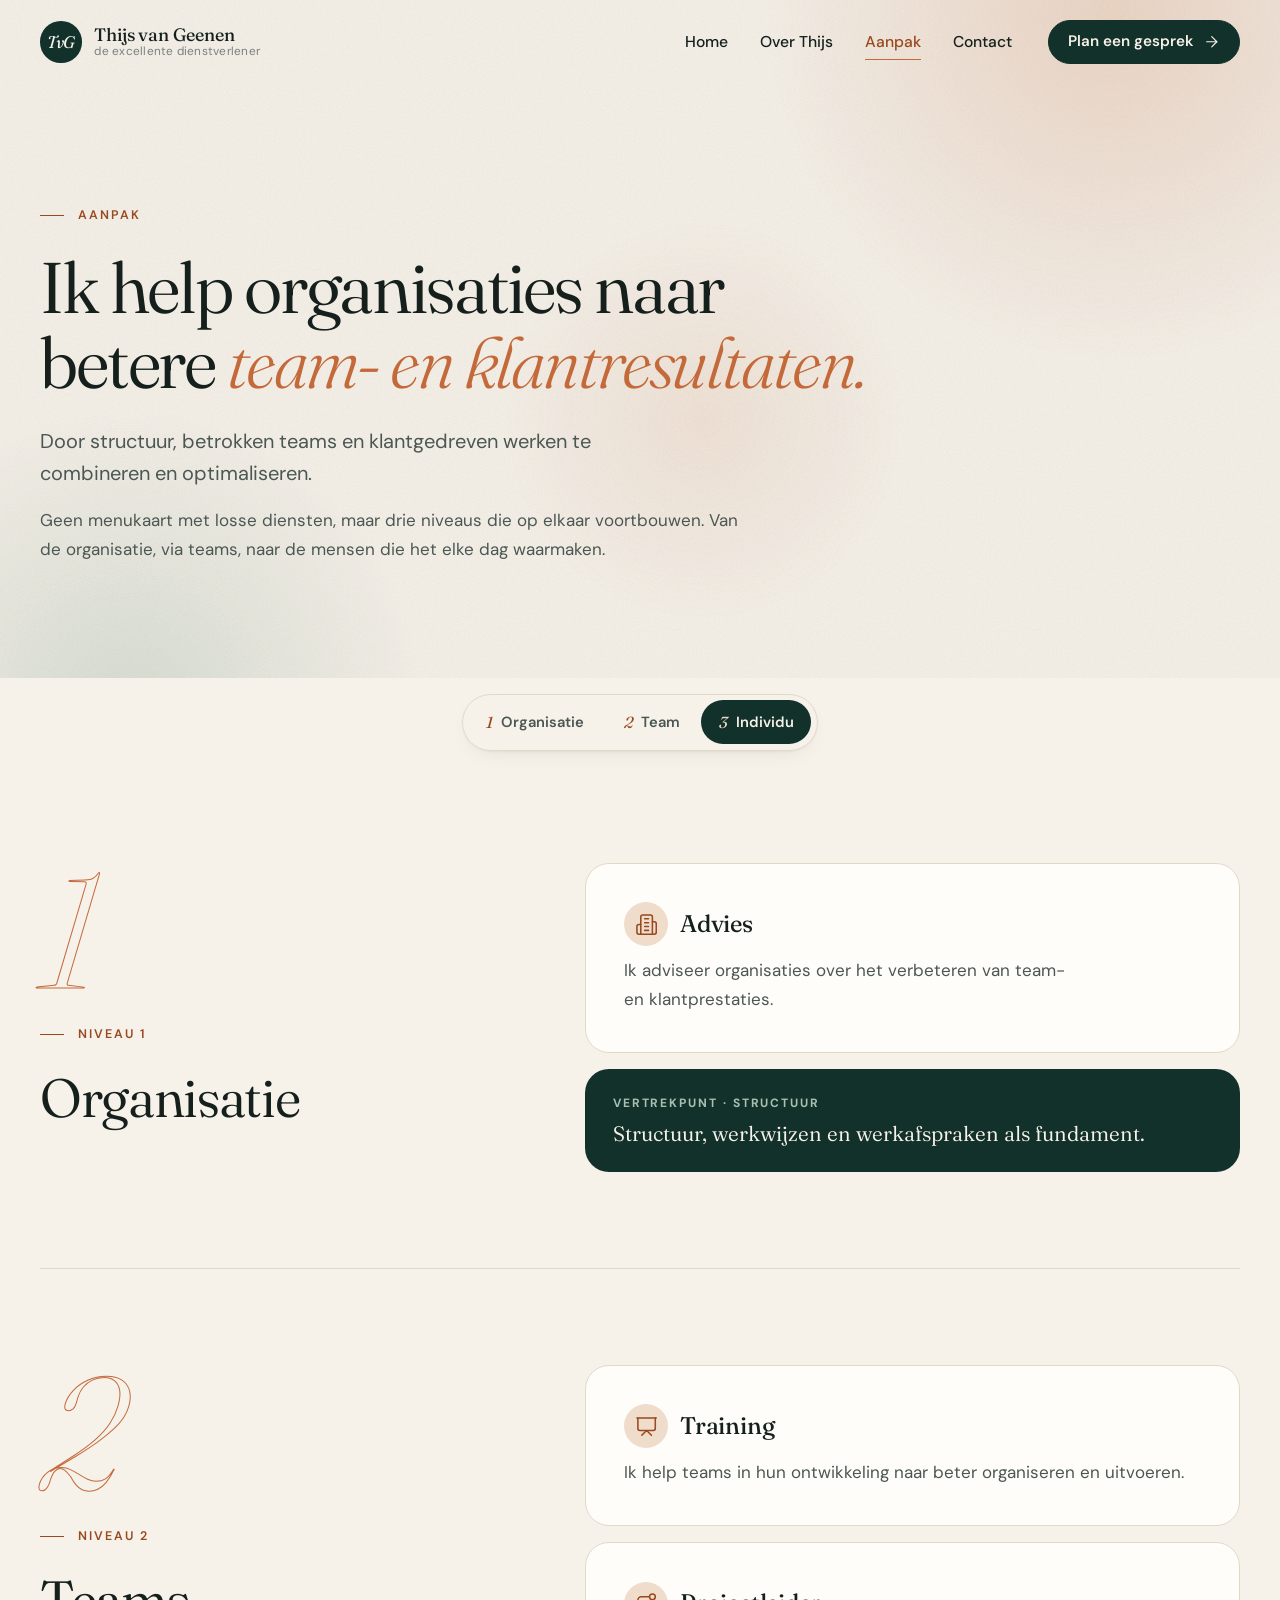
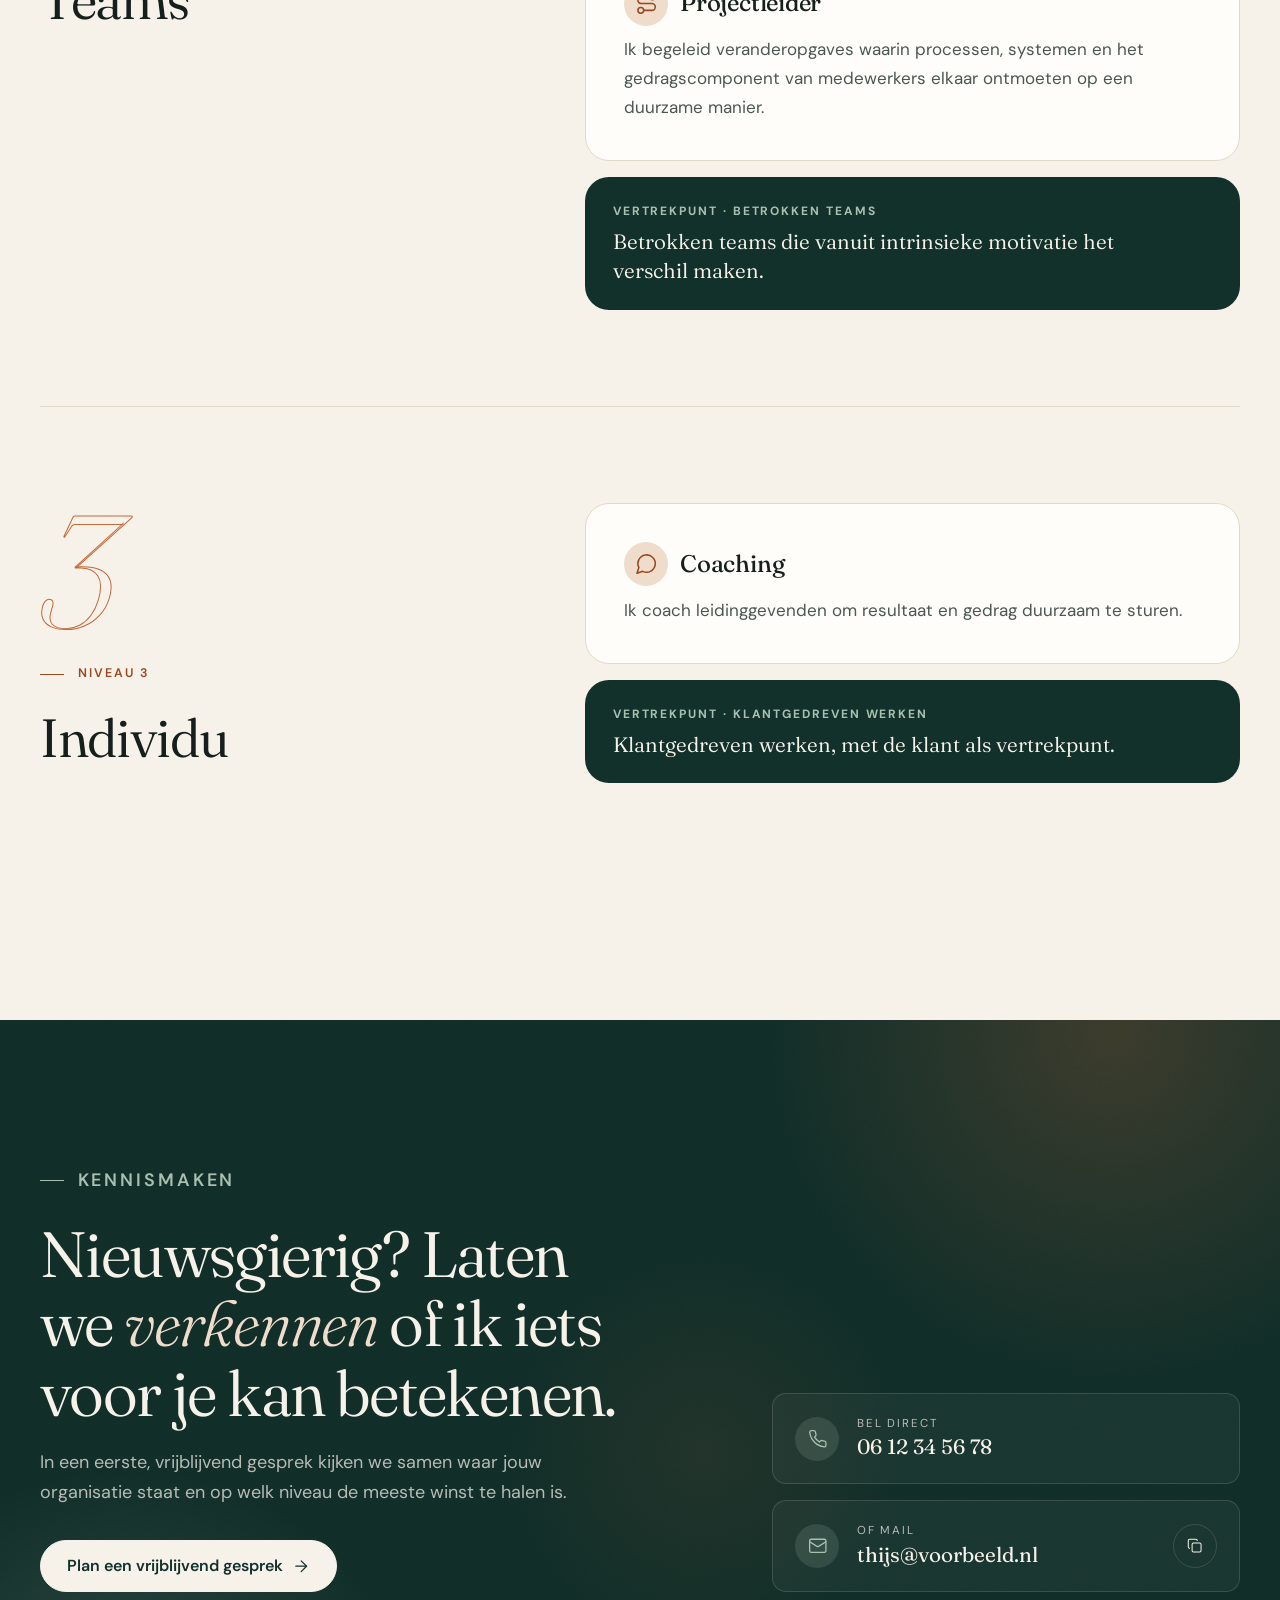
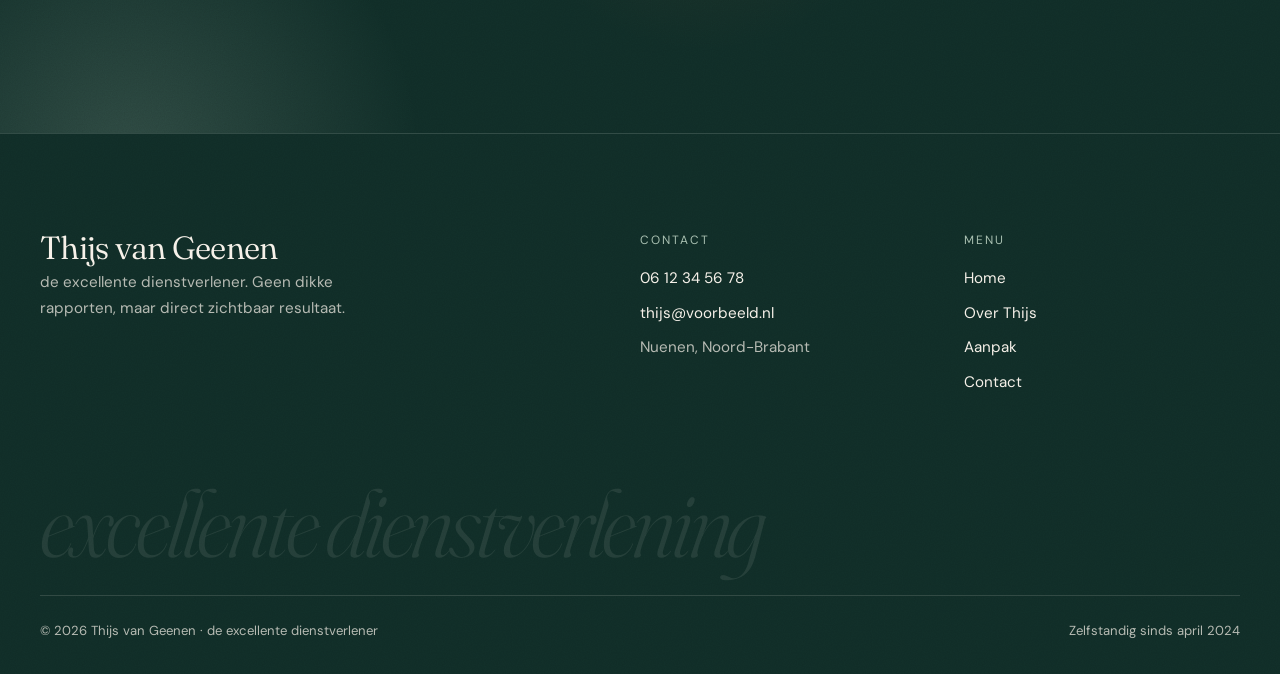
==== commit 4747990a: "Conversie en SEO verbeteren met page-cro en seo-audit skills Skills: seo-audit en page-cro uit borao" ====
--- a/aanpak/index.html
+++ b/aanpak/index.html
@@ -3,17 +3,56 @@
 <head>
   <meta charset="utf-8">
   <meta name="viewport" content="width=device-width, initial-scale=1">
-  <title>Aanpak | Thijs van Geenen</title>
-  <meta name="description" content="Drie niveaus die op elkaar voortbouwen: organisatie, teams en individu. Advies, training, projectleiding en coaching.">
+  <title>Aanpak: advies, teamtraining en coaching | Thijs van Geenen</title>
+  <meta name="description" content="Drie niveaus die op elkaar voortbouwen: advies voor de organisatie, training voor teams en coaching voor leidinggevenden. Ontdek waar jouw winst ligt.">
   <meta name="theme-color" content="#F6F1E9">
-  <meta property="og:title" content="Aanpak | Thijs van Geenen">
-  <meta property="og:description" content="Drie niveaus die op elkaar voortbouwen: organisatie, teams en individu. Advies, training, projectleiding en coaching.">
+  <meta property="og:title" content="Aanpak: advies, teamtraining en coaching | Thijs van Geenen">
+  <meta property="og:description" content="Drie niveaus die op elkaar voortbouwen: advies voor de organisatie, training voor teams en coaching voor leidinggevenden. Ontdek waar jouw winst ligt.">
   <meta property="og:type" content="website">
+  <link rel="canonical" href="https://ddoverkoop-blip.github.io/dienstverlener1/aanpak/">
+  <meta property="og:url" content="https://ddoverkoop-blip.github.io/dienstverlener1/aanpak/">
+  <meta property="og:image" content="https://ddoverkoop-blip.github.io/dienstverlener1/assets/img/portret.png">
+  <meta property="og:image:alt" content="Portretfoto van Thijs van Geenen">
+  <meta property="og:locale" content="nl_NL">
+  <meta property="og:site_name" content="Thijs van Geenen – de excellente dienstverlener">
+  <meta name="twitter:card" content="summary">
   <link rel="icon" href="../assets/img/favicon.svg" type="image/svg+xml">
   <link rel="preconnect" href="https://fonts.googleapis.com">
   <link rel="preconnect" href="https://fonts.gstatic.com" crossorigin>
   <link rel="stylesheet" href="https://fonts.googleapis.com/css2?family=Fraunces:ital,opsz,wght@0,9..144,300..600;1,9..144,300..600&amp;family=DM+Sans:ital,opsz,wght@0,9..40,400..700;1,9..40,400..700&amp;display=swap">
   <link rel="stylesheet" href="../assets/css/style.css">
+  <script type="application/ld+json">
+{
+  "@context": "https://schema.org",
+  "@graph": [
+    {
+      "@type": "WebPage",
+      "url": "https://ddoverkoop-blip.github.io/dienstverlener1/aanpak/",
+      "name": "Aanpak",
+      "about": {
+        "@id": "https://ddoverkoop-blip.github.io/dienstverlener1/#bedrijf"
+      }
+    },
+    {
+      "@type": "BreadcrumbList",
+      "itemListElement": [
+        {
+          "@type": "ListItem",
+          "position": 1,
+          "name": "Home",
+          "item": "https://ddoverkoop-blip.github.io/dienstverlener1/"
+        },
+        {
+          "@type": "ListItem",
+          "position": 2,
+          "name": "Aanpak",
+          "item": "https://ddoverkoop-blip.github.io/dienstverlener1/aanpak/"
+        }
+      ]
+    }
+  ]
+}
+  </script>
   <script>document.documentElement.classList.add('js')</script>
 </head>
 <body>
@@ -111,7 +150,7 @@
           <h2 data-split>Nieuwsgierig? Laten we <em>verkennen</em> of ik iets voor je kan betekenen.</h2>
           <p data-reveal>In een eerste, vrijblijvend gesprek kijken we samen waar jouw organisatie staat en op welk niveau de meeste winst te halen is.</p>
           <div class="actions" data-reveal>
-            <a class="btn btn-light" href="../contact/" data-magnet>Plan een gesprek <svg class="icon" viewBox="0 0 24 24" aria-hidden="true"><path d="M5 12h14"/><path d="m12 5 7 7-7 7"/></svg></a>
+            <a class="btn btn-light" href="../contact/" data-magnet>Plan een vrijblijvend gesprek <svg class="icon" viewBox="0 0 24 24" aria-hidden="true"><path d="M5 12h14"/><path d="m12 5 7 7-7 7"/></svg></a>
           </div>
         </div>
         <div class="contact-cards" data-stagger>
@@ -128,6 +167,12 @@
       </div>
     </section>
   </main>
+
+
+  <div class="mobile-cta" aria-label="Snel contact">
+    <a class="btn" href="../contact/">Plan een vrijblijvend gesprek</a>
+    <a class="btn btn-ghost mobile-cta-call" href="tel:+31612345678" aria-label="Bel Thijs direct"><svg class="icon" viewBox="0 0 24 24" aria-hidden="true"><path d="M22 16.92v3a2 2 0 0 1-2.18 2 19.79 19.79 0 0 1-8.63-3.07 19.5 19.5 0 0 1-6-6 19.79 19.79 0 0 1-3.07-8.67A2 2 0 0 1 4.11 2h3a2 2 0 0 1 2 1.72 12.84 12.84 0 0 0 .7 2.81 2 2 0 0 1-.45 2.11L8.09 9.91a16 16 0 0 0 6 6l1.27-1.27a2 2 0 0 1 2.11-.45 12.84 12.84 0 0 0 2.81.7A2 2 0 0 1 22 16.92z"/></svg></a>
+  </div>
 
   <footer class="site-footer grain on-ink">
     <div class="container">
--- a/assets/css/style.css
+++ b/assets/css/style.css
@@ -564,6 +564,70 @@
 .footer-bottom { display: flex; flex-wrap: wrap; justify-content: space-between; gap: .75rem 2rem; padding-top: 1.5rem; border-top: 1px solid var(--border-on-ink); font-size: .82rem; }
 .footer-bottom p { margin: 0; }
 
+
+/* ---------- Conversie-onderdelen ---------- */
+/* Herken je dit? */
+.pains { list-style: none; margin: 0; padding: 0; display: grid; grid-template-columns: repeat(3, 1fr); gap: 1.25rem; }
+.pain { display: flex; flex-direction: column; gap: .75rem; }
+.pain-num { font: italic 300 1.1rem/1 var(--font-display); color: var(--accent-ink); margin-bottom: 1.5rem; }
+.pain h3 { margin: 0; }
+.pain p { margin: 0; }
+.pains-close { display: flex; flex-wrap: wrap; align-items: center; justify-content: space-between; gap: 1rem 2rem; margin-top: clamp(2rem, 4vw, 3rem); padding-top: 2rem; border-top: 1px solid var(--border); }
+.pains-close p { margin: 0; font: 350 clamp(1.25rem, 2vw, 1.55rem)/1.4 var(--font-display); color: var(--text); max-width: 40rem; }
+.pains-close strong { font-weight: 450; font-style: italic; color: var(--accent-ink); }
+
+/* FAQ */
+.faq { border-top: 1px solid var(--border); }
+.faq-item { border-bottom: 1px solid var(--border); }
+.faq-item summary {
+  display: flex; align-items: center; justify-content: space-between; gap: 1.5rem;
+  min-height: 44px; padding: 1.5rem 0; cursor: pointer; list-style: none;
+  font: 400 clamp(1.2rem, 2vw, 1.45rem)/1.3 var(--font-display); color: var(--text);
+  transition: color .3s var(--ease);
+}
+.faq-item summary::-webkit-details-marker { display: none; }
+.faq-item summary:hover { color: var(--accent-ink); }
+.faq-item summary:focus-visible { outline: 2px solid var(--accent); outline-offset: 4px; border-radius: 4px; }
+.faq-icon { position: relative; flex: none; width: 2.5rem; height: 2.5rem; border-radius: 50%; border: 1px solid var(--border-hover); transition: background .35s var(--ease), border-color .35s var(--ease), transform .45s var(--ease); }
+.faq-icon::before, .faq-icon::after { content: ""; position: absolute; left: 50%; top: 50%; width: 12px; height: 1.5px; background: var(--text); translate: -50% -50%; transition: transform .45s var(--ease), background .35s; }
+.faq-icon::after { transform: rotate(90deg); }
+.faq-item[open] .faq-icon { background: var(--ink); border-color: var(--ink); transform: rotate(180deg); }
+.faq-item[open] .faq-icon::before, .faq-item[open] .faq-icon::after { background: var(--on-ink); }
+.faq-item[open] .faq-icon::after { transform: rotate(0deg); }
+.faq-item p { margin: 0 0 1.75rem; max-width: 40rem; }
+.faq-item[open] p { animation: faq-in .5s var(--ease); }
+@keyframes faq-in { from { opacity: 0; transform: translateY(-6px); } }
+
+/* Contact: verwachtingen + formulierstatus */
+.expect { list-style: none; margin: 0; padding: 0; display: grid; grid-template-columns: repeat(3, 1fr); gap: 1.25rem; }
+.expect .level-num { display: block; font-size: clamp(3.5rem, 6vw, 4.5rem); margin-bottom: 1.5rem; }
+.expect h3 { margin-bottom: .5rem; }
+.expect p { margin: 0; }
+.optional { font-weight: 400; color: var(--text-tertiary); }
+.form-status { margin: 0; padding: 1rem 1.25rem; border-radius: var(--radius); background: rgba(var(--success-rgb), .1); color: var(--text); font-size: .95rem; }
+.form-status a { color: var(--accent-ink); font-weight: 600; }
+
+/* Mobiele actiebalk */
+.mobile-cta { display: none; }
+@media (max-width: 760px) {
+  .mobile-cta {
+    position: fixed; left: .75rem; right: .75rem; bottom: calc(.75rem + env(safe-area-inset-bottom)); z-index: 55;
+    display: flex; gap: .5rem; padding: .5rem; border-radius: 999px;
+    background: rgba(var(--bg-rgb), .92); backdrop-filter: blur(12px); -webkit-backdrop-filter: blur(12px);
+    border: 1px solid var(--border); box-shadow: var(--shadow-lg);
+    transform: translateY(calc(100% + 2rem)); transition: transform .5s var(--ease);
+  }
+  .mobile-cta.is-visible { transform: none; }
+  .mobile-cta .btn { flex: 1; min-height: 3rem; font-size: .95rem; }
+  .mobile-cta .mobile-cta-call { flex: none; width: 3rem; padding: 0; }
+  body.menu-open .mobile-cta { transform: translateY(calc(100% + 2rem)); }
+  .site-footer { padding-bottom: 6rem; }
+}
+
+@media (max-width: 1024px) {
+  .pains, .expect { grid-template-columns: 1fr; }
+}
+
 /* ---------- Responsief ---------- */
 @media (max-width: 1024px) {
   .hero-grid, .page-hero-grid, .split, .story, .level-detail, .contact-hero, .cta-grid { grid-template-columns: 1fr; }
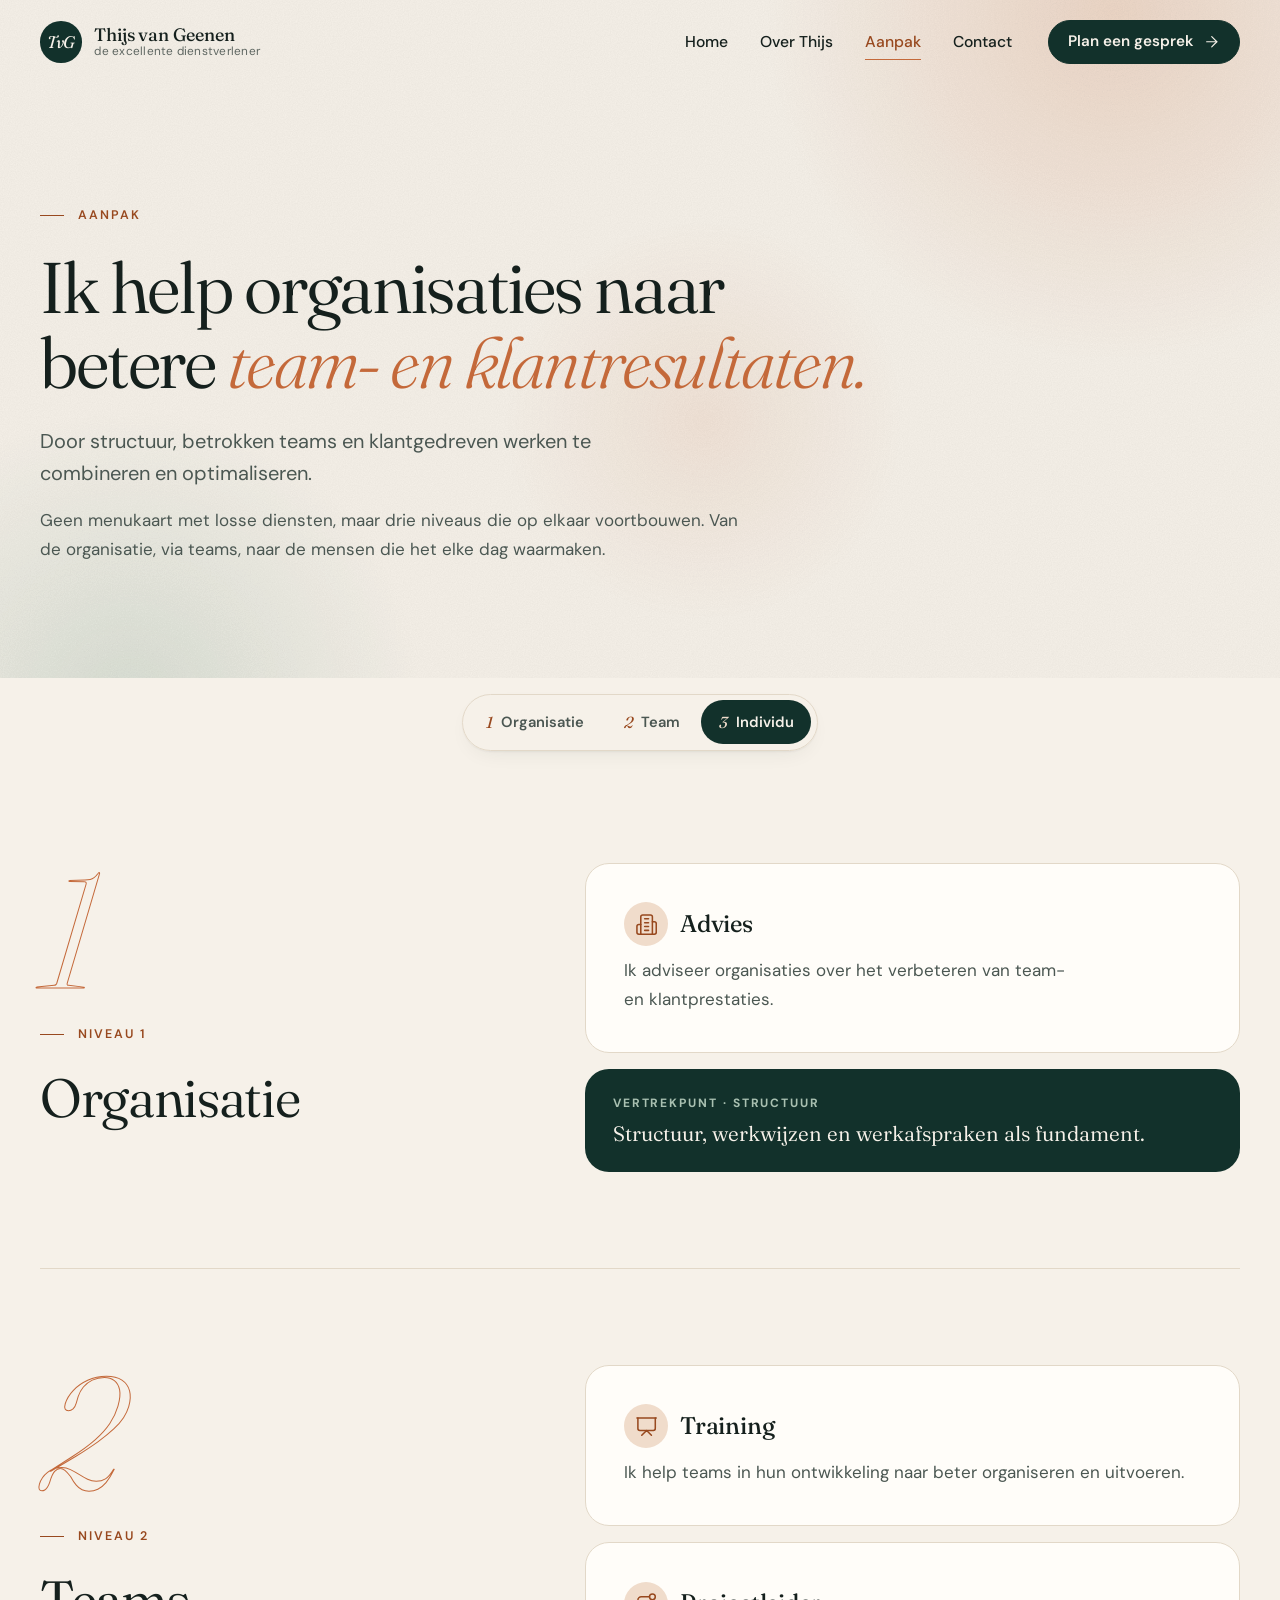
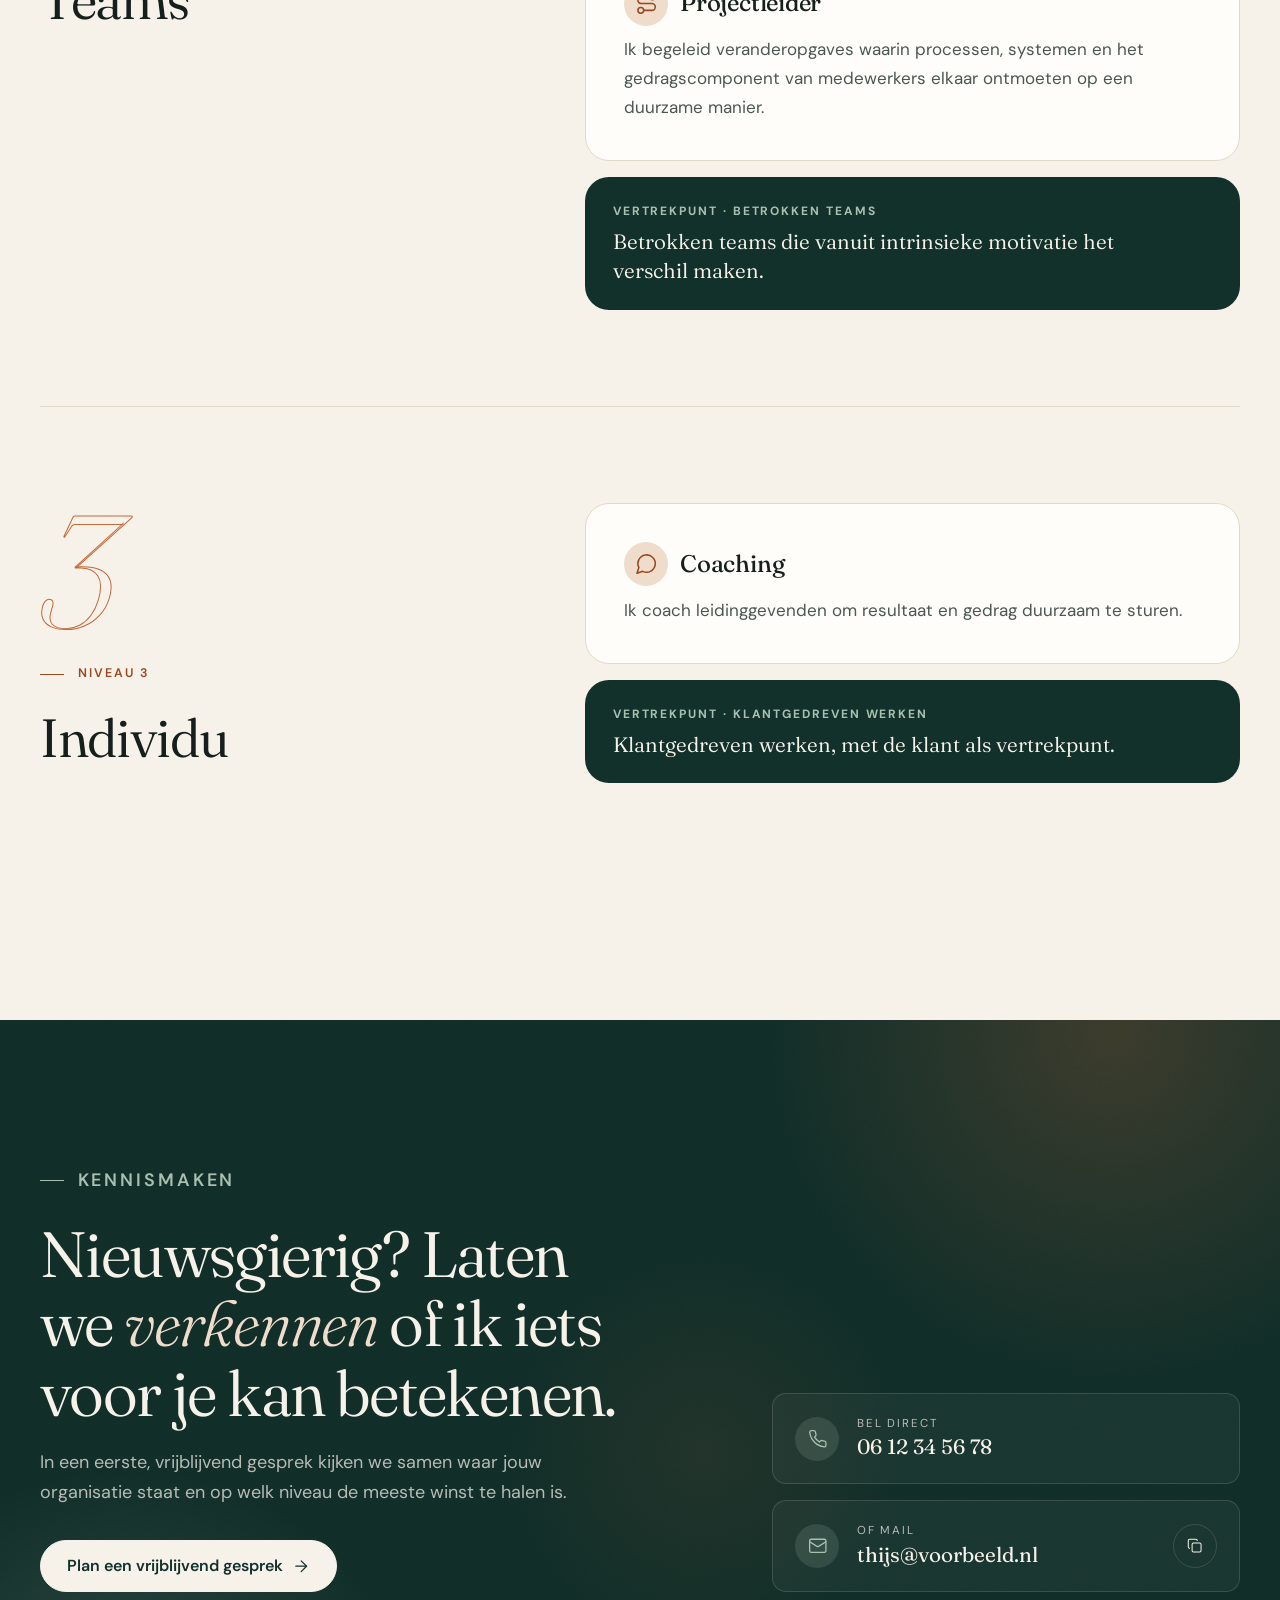
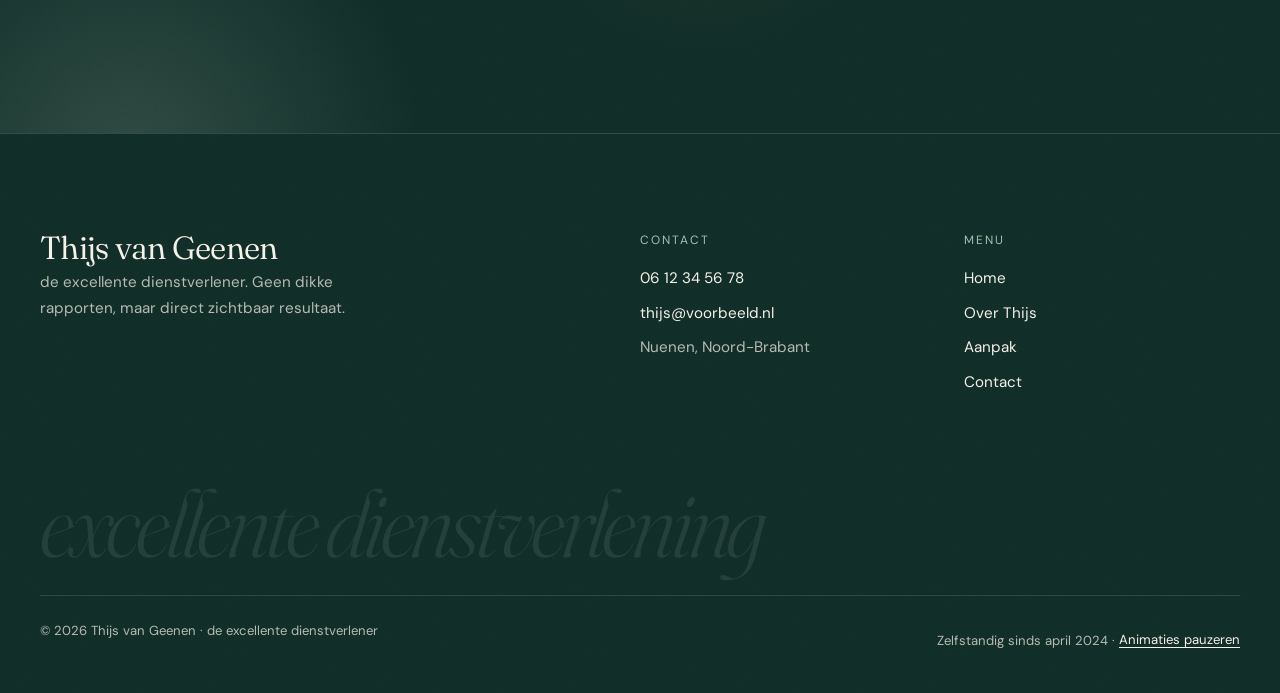
==== commit 8a7b64ed: "Toegankelijkheid verbeteren met better-accessibility skill Skill better-accessibility (jakubkrehel/s" ====
--- a/aanpak/index.html
+++ b/aanpak/index.html
@@ -169,10 +169,10 @@
   </main>
 
 
-  <div class="mobile-cta" aria-label="Snel contact">
+  <aside class="mobile-cta" aria-label="Snel contact">
     <a class="btn" href="../contact/">Plan een vrijblijvend gesprek</a>
     <a class="btn btn-ghost mobile-cta-call" href="tel:+31612345678" aria-label="Bel Thijs direct"><svg class="icon" viewBox="0 0 24 24" aria-hidden="true"><path d="M22 16.92v3a2 2 0 0 1-2.18 2 19.79 19.79 0 0 1-8.63-3.07 19.5 19.5 0 0 1-6-6 19.79 19.79 0 0 1-3.07-8.67A2 2 0 0 1 4.11 2h3a2 2 0 0 1 2 1.72 12.84 12.84 0 0 0 .7 2.81 2 2 0 0 1-.45 2.11L8.09 9.91a16 16 0 0 0 6 6l1.27-1.27a2 2 0 0 1 2.11-.45 12.84 12.84 0 0 0 2.81.7A2 2 0 0 1 22 16.92z"/></svg></a>
-  </div>
+  </aside>
 
   <footer class="site-footer grain on-ink">
     <div class="container">
@@ -202,7 +202,7 @@
       <p class="footer-word" aria-hidden="true">excellente dienstverlening</p>
       <div class="footer-bottom">
         <p>&copy; <span id="year">2026</span> Thijs van Geenen · de excellente dienstverlener</p>
-        <p>Zelfstandig sinds april 2024</p>
+        <p>Zelfstandig sinds april 2024 · <button class="footer-motion motion-toggle-text" type="button" aria-pressed="false">Animaties pauzeren</button></p>
       </div>
     </div>
   </footer>
--- a/assets/css/style.css
+++ b/assets/css/style.css
@@ -20,7 +20,7 @@
   /* Tekst */
   --text: #15201D;
   --text-secondary: #4B5752;
-  --text-tertiary: #7A827D;
+  --text-tertiary: #5F6762;
   --on-ink: #F6F1E9;
   --on-ink-secondary: rgba(246, 241, 233, 0.72);
 
@@ -108,6 +108,7 @@
 
 .skip-link { position: absolute; left: -999px; top: 1rem; z-index: 200; background: var(--surface); color: var(--text); padding: .75rem 1rem; border-radius: var(--radius); }
 .skip-link:focus { left: 1rem; }
+.sr-only { position: absolute; width: 1px; height: 1px; padding: 0; margin: -1px; overflow: hidden; clip: rect(0 0 0 0); clip-path: inset(50%); white-space: nowrap; border: 0; }
 
 .icon { width: 1.15em; height: 1.15em; flex: none; fill: none; stroke: currentColor; stroke-width: 1.6; stroke-linecap: round; stroke-linejoin: round; }
 
@@ -427,7 +428,7 @@
 .manifesto { text-align: left; }
 .manifesto blockquote { margin: 0; }
 .manifesto-text { font: 300 clamp(2rem, 4.4vw, 3.9rem)/1.18 var(--font-display); letter-spacing: -.025em; color: var(--text); margin: 0 0 3rem; text-wrap: balance; }
-.js [data-scroll-reveal] .sr-word { opacity: .14; transition: opacity .25s linear; }
+.js [data-scroll-reveal] .sr-word { opacity: .22; transition: opacity .25s linear; }
 .js [data-scroll-reveal] .sr-word.lit { opacity: 1; }
 .manifesto-text .sr-word.accent { font-style: italic; color: var(--accent); }
 .signature { display: flex; flex-wrap: wrap; align-items: center; justify-content: space-between; gap: 1.5rem; padding-top: 2rem; border-top: 1px solid var(--border); }
@@ -564,6 +565,25 @@
 .footer-bottom { display: flex; flex-wrap: wrap; justify-content: space-between; gap: .75rem 2rem; padding-top: 1.5rem; border-top: 1px solid var(--border-on-ink); font-size: .82rem; }
 .footer-bottom p { margin: 0; }
 
+
+/* ---------- Animaties pauzeren (WCAG 2.2.2) ---------- */
+.marquee-wrap { position: relative; }
+.motion-toggle {
+  position: absolute; right: var(--gutter); top: 50%; translate: 0 -50%; z-index: 2;
+  display: grid; place-items: center; width: 2.75rem; height: 2.75rem; border-radius: 50%;
+  border: 1px solid var(--border-on-ink); background: var(--ink); color: var(--on-ink); cursor: pointer;
+  transition: background .3s var(--ease);
+}
+.motion-toggle:hover { background: var(--ink-2); }
+.motion-toggle .icon { width: 1.1rem; height: 1.1rem; }
+.motion-toggle .icon-play { display: none; }
+.motion-paused .motion-toggle .icon-play { display: block; }
+.motion-paused .motion-toggle .icon-pause { display: none; }
+.motion-paused .marquee-track, .motion-paused .badge-ring, .motion-paused .aura span,
+.motion-paused .tag .dot, .motion-paused .scroll-cue i { animation-play-state: paused !important; }
+
+.footer-motion { font: inherit; color: var(--on-ink); background: none; border: 0; padding: .6rem 0; cursor: pointer; text-decoration: underline; text-underline-offset: .25em; }
+.footer-motion:hover { color: var(--accent-soft); }
 
 /* ---------- Conversie-onderdelen ---------- */
 /* Herken je dit? */
@@ -671,4 +691,11 @@
   .js [data-split] .split-word > span, .js [data-reveal], .js [data-stagger] > * { transform: none !important; opacity: 1 !important; }
   .js [data-scroll-reveal] .sr-word { opacity: 1 !important; }
   .marquee-track { animation: none !important; }
-}
+  .motion-toggle { display: none; }
+}
+
+/* Windows hoog contrast: focus en randen zichtbaar houden */
+@media (forced-colors: active) {
+  :focus-visible { outline-color: Highlight; }
+  .btn, .card, .faq-icon, .copy-btn, .motion-toggle, .nav-toggle { border: 1px solid CanvasText; }
+}
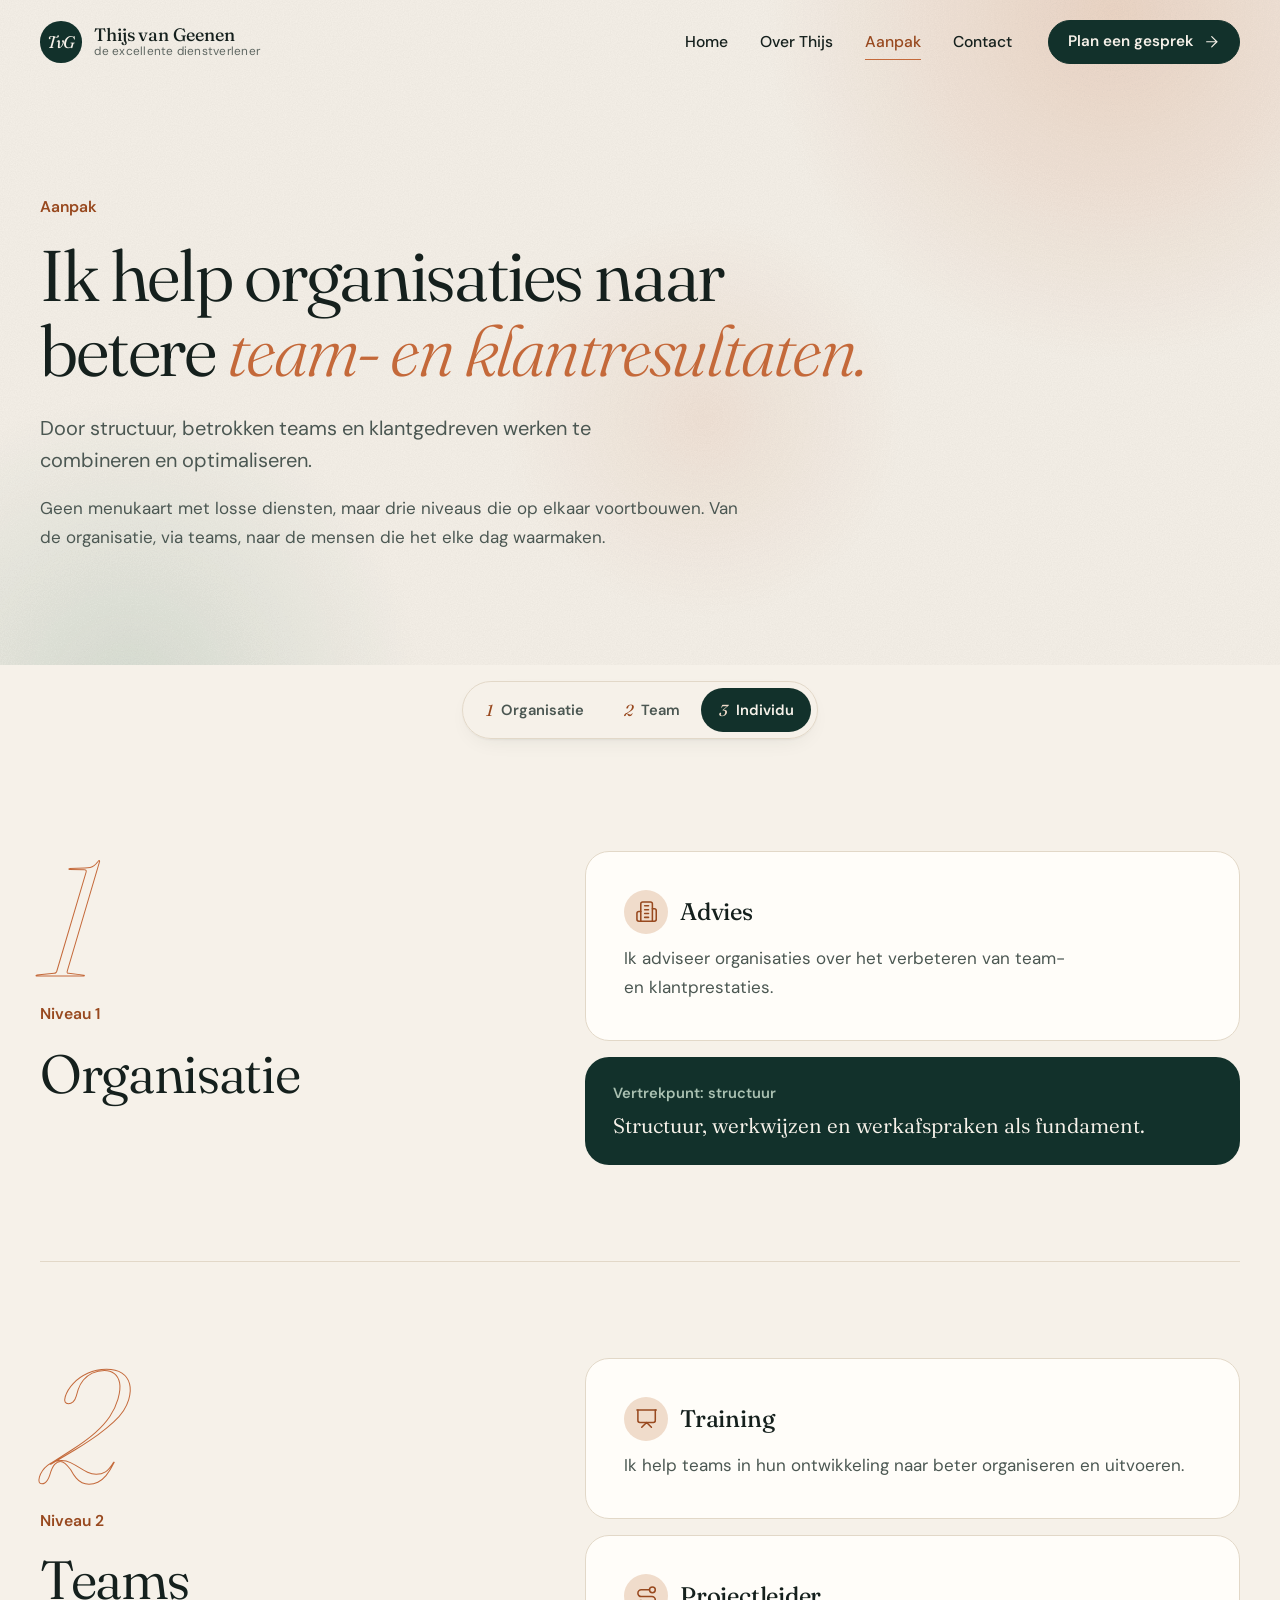
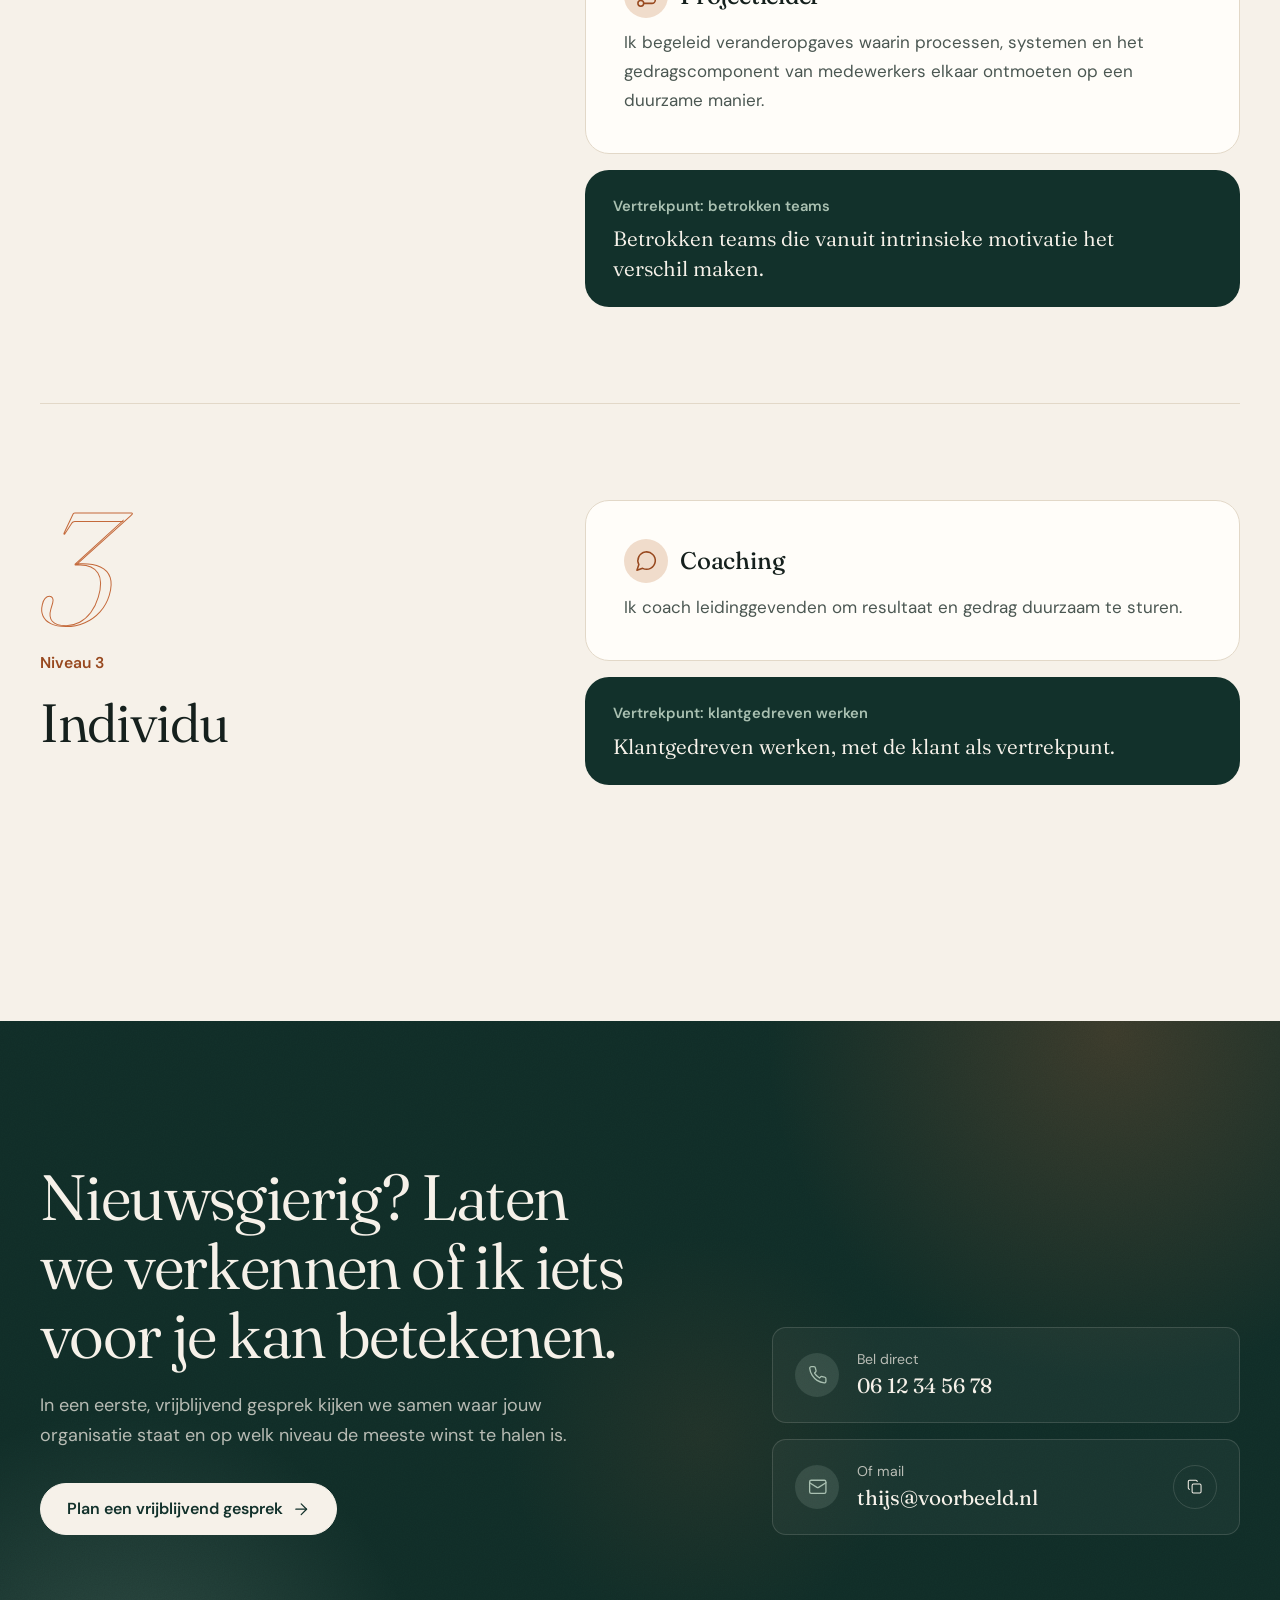
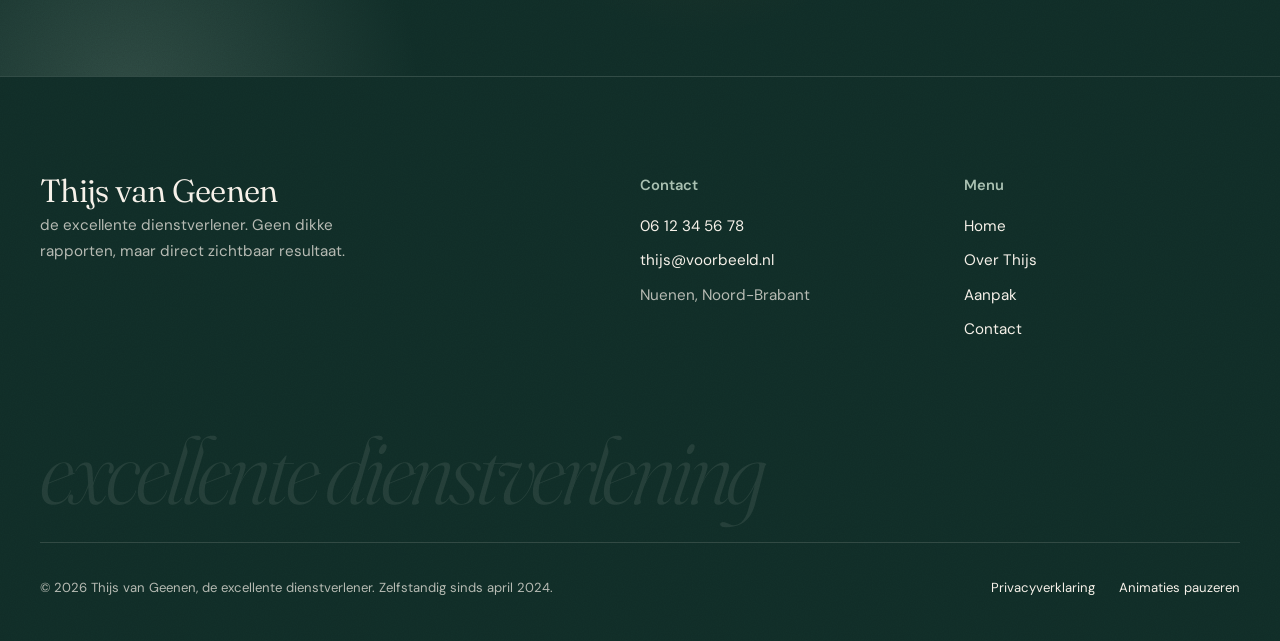
==== commit d7a78acc: "Opschoonronde met redesign-skill: minder sjabloon, meer maatwerk Generieke 'AI-kenmerken' verwijderd" ====
--- a/aanpak/index.html
+++ b/aanpak/index.html
@@ -14,7 +14,7 @@
   <meta property="og:image" content="https://ddoverkoop-blip.github.io/dienstverlener1/assets/img/portret.png">
   <meta property="og:image:alt" content="Portretfoto van Thijs van Geenen">
   <meta property="og:locale" content="nl_NL">
-  <meta property="og:site_name" content="Thijs van Geenen – de excellente dienstverlener">
+  <meta property="og:site_name" content="Thijs van Geenen, de excellente dienstverlener">
   <meta name="twitter:card" content="summary">
   <link rel="icon" href="../assets/img/favicon.svg" type="image/svg+xml">
   <link rel="preconnect" href="https://fonts.googleapis.com">
@@ -61,7 +61,7 @@
 
   <header class="site-header">
     <div class="container nav">
-      <a class="logo" href="../" aria-label="Thijs van Geenen – naar de homepage">
+      <a class="logo" href="../" aria-label="Thijs van Geenen, naar de homepage">
         <span class="logo-mark" aria-hidden="true">TvG</span>
         <span class="logo-text"><strong>Thijs van Geenen</strong><small>de excellente dienstverlener</small></span>
       </a>
@@ -103,7 +103,7 @@
       </ol>
     </nav>
 
-    <section class="section" style="padding-top: 0">
+    <section class="section section-flush">
       <div class="container">
         <article class="level-detail" id="niveau-1">
           <div class="sticky">
@@ -113,7 +113,7 @@
           </div>
           <div class="level-services" data-stagger>
               <article class="card level-service"><h3><span class="outcome-icon"><svg class="icon" viewBox="0 0 24 24" aria-hidden="true"><path d="M6 22V4a2 2 0 0 1 2-2h8a2 2 0 0 1 2 2v18Z"/><path d="M6 12H4a2 2 0 0 0-2 2v6a2 2 0 0 0 2 2h2"/><path d="M18 9h2a2 2 0 0 1 2 2v9a2 2 0 0 1-2 2h-2"/><path d="M10 6h4"/><path d="M10 10h4"/><path d="M10 14h4"/><path d="M10 18h4"/></svg></span>Advies</h3><p>Ik adviseer organisaties over het verbeteren van team- en klantprestaties.</p></article>
-            <div class="basis"><strong>Vertrekpunt · Structuur</strong><p>Structuur, werkwijzen en werkafspraken als fundament.</p></div>
+            <div class="basis"><strong>Vertrekpunt: structuur</strong><p>Structuur, werkwijzen en werkafspraken als fundament.</p></div>
           </div>
         </article>
         <article class="level-detail" id="niveau-2">
@@ -125,7 +125,7 @@
           <div class="level-services" data-stagger>
               <article class="card level-service"><h3><span class="outcome-icon"><svg class="icon" viewBox="0 0 24 24" aria-hidden="true"><path d="M2 3h20"/><path d="M21 3v11a2 2 0 0 1-2 2H5a2 2 0 0 1-2-2V3"/><path d="m7 21 5-5 5 5"/></svg></span>Training</h3><p>Ik help teams in hun ontwikkeling naar beter organiseren en uitvoeren.</p></article>
               <article class="card level-service"><h3><span class="outcome-icon"><svg class="icon" viewBox="0 0 24 24" aria-hidden="true"><circle cx="6" cy="19" r="3"/><path d="M9 19h8.5a3.5 3.5 0 0 0 0-7h-11a3.5 3.5 0 0 1 0-7H15"/><circle cx="18" cy="5" r="3"/></svg></span>Projectleider</h3><p>Ik begeleid veranderopgaves waarin processen, systemen en het gedragscomponent van medewerkers elkaar ontmoeten op een duurzame manier.</p></article>
-            <div class="basis"><strong>Vertrekpunt · Betrokken teams</strong><p>Betrokken teams die vanuit intrinsieke motivatie het verschil maken.</p></div>
+            <div class="basis"><strong>Vertrekpunt: betrokken teams</strong><p>Betrokken teams die vanuit intrinsieke motivatie het verschil maken.</p></div>
           </div>
         </article>
         <article class="level-detail" id="niveau-3">
@@ -136,7 +136,7 @@
           </div>
           <div class="level-services" data-stagger>
               <article class="card level-service"><h3><span class="outcome-icon"><svg class="icon" viewBox="0 0 24 24" aria-hidden="true"><path d="M7.9 20A9 9 0 1 0 4 16.1L2 22Z"/></svg></span>Coaching</h3><p>Ik coach leidinggevenden om resultaat en gedrag duurzaam te sturen.</p></article>
-            <div class="basis"><strong>Vertrekpunt · Klantgedreven werken</strong><p>Klantgedreven werken, met de klant als vertrekpunt.</p></div>
+            <div class="basis"><strong>Vertrekpunt: klantgedreven werken</strong><p>Klantgedreven werken, met de klant als vertrekpunt.</p></div>
           </div>
         </article>
       </div>
@@ -146,8 +146,7 @@
       <div class="aura" aria-hidden="true"><span></span><span></span><span></span></div>
       <div class="container cta-grid">
         <div>
-          <p class="eyebrow" data-reveal>Kennismaken</p>
-          <h2 data-split>Nieuwsgierig? Laten we <em>verkennen</em> of ik iets voor je kan betekenen.</h2>
+          <h2 data-split>Nieuwsgierig? Laten we verkennen of ik iets voor je kan betekenen.</h2>
           <p data-reveal>In een eerste, vrijblijvend gesprek kijken we samen waar jouw organisatie staat en op welk niveau de meeste winst te halen is.</p>
           <div class="actions" data-reveal>
             <a class="btn btn-light" href="../contact/" data-magnet>Plan een vrijblijvend gesprek <svg class="icon" viewBox="0 0 24 24" aria-hidden="true"><path d="M5 12h14"/><path d="m12 5 7 7-7 7"/></svg></a>
@@ -201,8 +200,8 @@
       </div>
       <p class="footer-word" aria-hidden="true">excellente dienstverlening</p>
       <div class="footer-bottom">
-        <p>&copy; <span id="year">2026</span> Thijs van Geenen · de excellente dienstverlener</p>
-        <p>Zelfstandig sinds april 2024 · <button class="footer-motion motion-toggle-text" type="button" aria-pressed="false">Animaties pauzeren</button></p>
+        <p>&copy; <span id="year">2026</span> Thijs van Geenen, de excellente dienstverlener. Zelfstandig sinds april 2024.</p>
+        <p class="footer-legal"><a href="../privacy/">Privacyverklaring</a><button class="footer-motion motion-toggle-text" type="button" aria-pressed="false">Animaties pauzeren</button></p>
       </div>
     </div>
   </footer>
--- a/assets/css/style.css
+++ b/assets/css/style.css
@@ -100,7 +100,7 @@
 h1 { font-size: clamp(2.6rem, 5.6vw, 5rem); line-height: 1.05; letter-spacing: -.03em; }
 h2 { font-size: clamp(2.1rem, 4.2vw, 3.6rem); line-height: 1.08; letter-spacing: -.025em; }
 h3 { font-size: 1.5rem; font-weight: 450; line-height: 1.2; letter-spacing: -.01em; }
-h1 em, h2 em { font-style: italic; font-weight: 300; color: var(--accent); }
+h1 em { font-style: italic; font-weight: 300; color: var(--accent); }
 p { margin: 0 0 1.1rem; text-wrap: pretty; }
 
 .container { width: min(100% - 2 * var(--gutter), var(--container)); margin-inline: auto; }
@@ -112,13 +112,8 @@
 
 .icon { width: 1.15em; height: 1.15em; flex: none; fill: none; stroke: currentColor; stroke-width: 1.6; stroke-linecap: round; stroke-linejoin: round; }
 
-.eyebrow {
-  display: inline-flex; align-items: center; gap: .85rem;
-  margin: 0 0 1.5rem;
-  font-size: .78rem; font-weight: 600; letter-spacing: .16em; text-transform: uppercase;
-  color: var(--accent-ink);
-}
-.eyebrow::before { content: ""; width: 24px; height: 1px; background: currentColor; }
+/* Sectielabel: gewone zinsopbouw, geen hoofdletters en geen streepje ervoor (DESIGN.md §4) */
+.eyebrow { margin: 0 0 1.25rem; font-size: .98rem; font-weight: 600; line-height: 1.4; color: var(--accent-ink); }
 .on-ink .eyebrow { color: var(--sage); }
 
 .lead { font-size: clamp(1.125rem, 1.6vw, 1.25rem); line-height: 1.6; color: var(--text-secondary); max-width: 36rem; }
@@ -161,17 +156,9 @@
 .link:hover { background-size: 100% 1px; color: var(--accent-ink); }
 .link .icon { transition: transform .35s var(--ease); }
 .link:hover .icon { transform: translateX(4px); }
+.link.link-down:hover .icon { transform: translateY(3px); }
 
 .actions { display: flex; flex-wrap: wrap; gap: .85rem; margin-top: 2.5rem; }
-
-.tag {
-  display: inline-flex; align-items: center; gap: .6rem;
-  padding: .5rem 1rem; border-radius: 999px;
-  background: rgba(var(--ink-rgb), .04); border: 1px solid var(--border);
-  font-size: .8rem; font-weight: 600; letter-spacing: .02em; color: var(--text-secondary);
-}
-.tag .dot { width: 7px; height: 7px; border-radius: 50%; background: var(--success); box-shadow: 0 0 0 4px rgba(var(--success-rgb), .16); animation: pulse 2.6s var(--ease) infinite; }
-@keyframes pulse { 50% { box-shadow: 0 0 0 7px rgba(var(--success-rgb), 0); } }
 
 /* ---------- Voortgangsbalk ---------- */
 .progress { position: fixed; inset: 0 0 auto; height: 2px; z-index: 100; background: var(--accent); transform-origin: 0 50%; transform: scaleX(var(--p, 0)); pointer-events: none; }
@@ -288,16 +275,9 @@
 /* ---------- Hero ---------- */
 .hero { position: relative; isolation: isolate; min-height: 100svh; display: flex; align-items: center; padding: calc(var(--header-h) + 3rem) 0 5rem; }
 .hero-grid { display: grid; grid-template-columns: 1.35fr 1fr; gap: clamp(3rem, 6vw, 6rem); align-items: center; }
-.hero .tag { margin-bottom: 2rem; }
+.hero .eyebrow { margin-bottom: 1.75rem; }
 .hero h1 { font-size: clamp(3rem, 7.2vw, 6.5rem); line-height: 1.02; letter-spacing: -.035em; margin-bottom: 2rem; }
 .hero-sub { font: italic 350 clamp(1.25rem, 2vw, 1.55rem)/1.4 var(--font-display); color: var(--text); margin-bottom: 1.25rem; max-width: 34rem; }
-.scroll-cue {
-  position: absolute; left: 50%; bottom: 2rem; translate: -50% 0;
-  display: grid; justify-items: center; gap: .6rem;
-  font-size: .72rem; letter-spacing: .2em; text-transform: uppercase; color: var(--text-tertiary); text-decoration: none;
-}
-.scroll-cue i { width: 1px; height: 44px; background: linear-gradient(var(--text-tertiary), transparent); transform-origin: top; animation: cue 2.4s var(--ease) infinite; }
-@keyframes cue { 0% { transform: scaleY(0); } 50% { transform: scaleY(1); transform-origin: top; } 51% { transform-origin: bottom; } 100% { transform: scaleY(0); transform-origin: bottom; } }
 
 /* Portretcompositie */
 .portrait-stage { position: relative; justify-self: center; width: min(100%, 440px); aspect-ratio: 4 / 5; }
@@ -349,30 +329,28 @@
 /* ---------- Secties ---------- */
 .section { position: relative; padding: var(--section) 0; }
 .section-alt { background: var(--surface-alt); }
+.section-flush { padding-top: 0; }
 .section-head { max-width: 46rem; margin-bottom: clamp(3rem, 6vw, 4.5rem); }
 .section-head p { font-size: 1.125rem; }
 .on-ink { background: var(--ink); color: var(--on-ink-secondary); }
 .on-ink h1, .on-ink h2, .on-ink h3 { color: var(--on-ink); }
-.on-ink h2 em { color: var(--accent-soft); }
 
 .split { display: grid; grid-template-columns: 5fr 7fr; gap: clamp(2.5rem, 6vw, 6rem); align-items: start; }
 .sticky { position: sticky; top: 7rem; }
 
 /* Dienstenlijst */
-.services { list-style: none; margin: 0; padding: 0; border-top: 1px solid var(--border); counter-reset: svc; }
+.services { list-style: none; margin: 0; padding: 0; border-top: 1px solid var(--border); }
 .service-row {
   position: relative; isolation: isolate;
-  display: grid; grid-template-columns: 4rem 1fr auto; align-items: center; gap: 1.5rem;
+  display: grid; grid-template-columns: minmax(0, 1fr) auto; align-items: center; gap: 1.5rem;
   padding: 1.75rem 1rem; border-bottom: 1px solid var(--border);
-  color: inherit; text-decoration: none; counter-increment: svc;
+  color: inherit; text-decoration: none;
 }
 .service-row::before {
   content: ""; position: absolute; inset: 0; z-index: -1; background: var(--surface);
   transform: scaleX(0); transform-origin: left; transition: transform .6s var(--ease);
 }
 .service-row:hover::before, .service-row:focus-visible::before { transform: scaleX(1); }
-.service-num { font: italic 300 1.1rem/1 var(--font-display); color: var(--accent-ink); }
-.service-num::before { content: counter(svc, decimal-leading-zero); }
 .service-title { display: grid; gap: .15rem; }
 .service-title strong { font: 350 clamp(1.7rem, 3.2vw, 2.5rem)/1.1 var(--font-display); letter-spacing: -.02em; color: var(--text); transition: transform .6s var(--ease); }
 .service-title span { color: var(--text-tertiary); }
@@ -405,24 +383,26 @@
 .level-num { grid-row: span 4; font: italic 300 clamp(4rem, 8vw, 6.5rem)/.85 var(--font-display); letter-spacing: -.05em; color: transparent; -webkit-text-stroke: 1px var(--accent); transition: color .5s var(--ease); }
 .level-card:hover .level-num { color: var(--accent); }
 .level-card h3 { font-size: clamp(1.7rem, 2.6vw, 2.1rem); font-weight: 350; margin-bottom: .35rem; }
-.level-sub { font-size: .82rem; font-weight: 600; letter-spacing: .12em; text-transform: uppercase; color: var(--accent-ink); margin-bottom: 1rem; }
+.level-sub { font-size: .98rem; font-weight: 600; color: var(--accent-ink); margin-bottom: 1rem; }
 .level-card p:not(.level-sub) { margin-bottom: 1.5rem; }
 .level-card .link { justify-self: start; }
 
 /* Bento: wat het oplevert */
-.bento { display: grid; grid-template-columns: repeat(3, 1fr); gap: 1.25rem; grid-template-areas: "intro intro a" "b c d"; }
+.bento { display: grid; grid-template-columns: repeat(3, 1fr); gap: 1.25rem; grid-template-areas: "intro intro a" "intro intro b" "c d d"; }
 .bento-intro { grid-area: intro; background: var(--ink); border-color: var(--ink); color: var(--on-ink-secondary); display: flex; flex-direction: column; justify-content: space-between; min-height: 22rem; }
 .bento-intro h2 { color: var(--on-ink); max-width: 30rem; }
-.bento-intro h2 em { color: var(--accent-soft); }
 .bento-intro p { max-width: 28rem; margin: 0; }
+.bento-intro .eyebrow { color: var(--sage); }
 .bento-intro:hover { border-color: var(--ink-2); }
 .bento-intro::before { background: radial-gradient(520px circle at var(--mx, 50%) var(--my, 50%), rgba(var(--sage-rgb), .16), transparent 60%); }
 .bento-a { grid-area: a; } .bento-b { grid-area: b; } .bento-c { grid-area: c; } .bento-d { grid-area: d; }
-.outcome { display: flex; flex-direction: column; justify-content: space-between; gap: 3rem; min-height: 16rem; }
+.outcome { display: flex; flex-direction: column; justify-content: space-between; gap: 2rem; min-height: 11.5rem; }
 .outcome-icon { display: grid; place-items: center; width: 3.25rem; height: 3.25rem; border-radius: 50%; background: var(--accent-soft); color: var(--accent-ink); transition: transform .6s var(--ease); }
 .outcome-icon .icon { width: 1.45rem; height: 1.45rem; }
 .outcome:hover .outcome-icon { transform: rotate(-10deg) scale(1.06); }
 .outcome h3 { margin: 0; font-size: clamp(1.35rem, 2vw, 1.6rem); }
+.bento-d { flex-direction: row; align-items: center; justify-content: flex-start; gap: 1.5rem; }
+.bento-d h3 { font-size: clamp(1.5rem, 2.4vw, 2rem); max-width: 22rem; }
 
 /* Manifest-citaat (ScrollReveal) */
 .manifesto { text-align: left; }
@@ -452,7 +432,7 @@
 }
 .contact-card:hover { background: rgba(var(--bg-rgb), .08); border-color: rgba(var(--sage-rgb), .5); }
 .contact-card .icon-wrap { display: grid; place-items: center; width: 2.75rem; height: 2.75rem; border-radius: 50%; background: rgba(var(--sage-rgb), .16); color: var(--sage); flex: none; }
-.contact-card small { display: block; font-size: .72rem; letter-spacing: .16em; text-transform: uppercase; color: var(--on-ink-secondary); }
+.contact-card small { display: block; font-size: .88rem; color: var(--on-ink-secondary); }
 .contact-card a { color: var(--on-ink); text-decoration: none; font: 400 1.3rem/1.3 var(--font-display); }
 .contact-card a:hover { color: var(--accent-soft); }
 .contact-card .grow { flex: 1; min-width: 0; }
@@ -492,16 +472,18 @@
 .aside-quote { font: italic 300 1.5rem/1.4 var(--font-display); color: var(--text); margin: 0; }
 .aside-quote cite { display: block; margin-top: 1rem; font: 500 .9rem/1.4 var(--font-body); font-style: normal; color: var(--text-tertiary); }
 
-.pillars { display: grid; grid-template-columns: repeat(3, 1fr); gap: 1.25rem; }
-.pillar { display: flex; flex-direction: column; gap: 1rem; min-height: 20rem; }
-.pillar .level-num { font-size: clamp(3.5rem, 6vw, 4.8rem); }
-.pillar h3 { margin: auto 0 0; }
-.pillar p { margin: 0; }
+/* Drie fundamenten als trap: elke laag bouwt voort op de vorige */
+.pillars { list-style: none; margin: 0; padding: 0; display: grid; gap: 1rem; }
+.pillar { display: grid; grid-template-columns: 5rem minmax(0, 13rem) minmax(0, 1fr); align-items: center; gap: 1rem clamp(1.5rem, 3vw, 2.5rem); }
+.pillar:nth-child(2) { margin-left: clamp(2rem, 7vw, 6.5rem); }
+.pillar:nth-child(3) { margin-left: clamp(4rem, 14vw, 13rem); }
+.pillar .level-num { grid-row: auto; font-size: clamp(3.5rem, 6vw, 4.8rem); }
+.pillar h3 { margin: 0; }
+.pillar p { margin: 0; max-width: 34rem; }
 
 .timeline { list-style: none; margin: 0; padding: 0; border-top: 1px solid var(--border); }
 .timeline li { display: grid; grid-template-columns: 14rem 1fr; gap: 2rem; padding: 2.5rem 0; border-bottom: 1px solid var(--border); }
-.timeline-date { font-weight: 600; color: var(--accent-ink); display: flex; align-items: center; gap: .6rem; }
-.timeline-date .dot { width: 8px; height: 8px; border-radius: 50%; background: var(--success); box-shadow: 0 0 0 4px rgba(var(--success-rgb), .16); }
+.timeline-date { font-weight: 600; color: var(--accent-ink); margin: .3rem 0 0; }
 .timeline h3 { margin-bottom: .25rem; }
 .timeline-place { color: var(--text-tertiary); margin-bottom: .75rem; }
 
@@ -523,7 +505,7 @@
 .level-service h3 .outcome-icon { width: 2.75rem; height: 2.75rem; }
 .level-service p { margin: 0; }
 .basis { display: grid; gap: .35rem; padding: 1.5rem 1.75rem; border-radius: var(--radius-lg); background: var(--ink); color: var(--on-ink-secondary); }
-.basis strong { font-size: .75rem; letter-spacing: .16em; text-transform: uppercase; color: var(--sage); }
+.basis strong { font-size: .92rem; font-weight: 600; color: var(--sage); }
 .basis p { margin: 0; font: 350 1.3rem/1.4 var(--font-display); color: var(--on-ink); }
 
 /* Contact */
@@ -531,7 +513,7 @@
 .contact-list { list-style: none; padding: 0; margin: 2.5rem 0 0; display: grid; gap: .75rem; }
 .contact-list li { display: flex; align-items: center; gap: 1rem; padding: 1rem 0; border-bottom: 1px solid var(--border); }
 .contact-list .outcome-icon { width: 2.75rem; height: 2.75rem; }
-.contact-list small { display: block; font-size: .72rem; letter-spacing: .16em; text-transform: uppercase; color: var(--text-tertiary); }
+.contact-list small { display: block; font-size: .88rem; color: var(--text-tertiary); }
 .contact-list a, .contact-list .value { font: 400 1.25rem/1.3 var(--font-display); color: var(--text); text-decoration: none; }
 .contact-list a:hover { color: var(--accent-ink); }
 
@@ -551,19 +533,34 @@
 .field input:user-invalid, .field textarea:user-invalid { border-color: var(--error); }
 .form-note { font-size: .85rem; color: var(--text-tertiary); margin: 0; }
 .contact-form .btn { justify-self: start; }
+.form-privacy { font-size: .85rem; color: var(--text-tertiary); margin: 0; }
+.form-privacy a { color: var(--accent-ink); font-weight: 600; }
+
+/* Privacyverklaring */
+.legal-section { padding-top: clamp(2.5rem, 5vw, 4rem); }
+.legal { max-width: 44rem; }
+.legal h2 { font-size: clamp(1.5rem, 2.6vw, 2rem); margin: 3rem 0 1rem; }
+.legal h2:first-child { margin-top: 0; }
+.legal ul { margin: 0 0 1.1rem; padding-left: 1.25rem; }
+.legal li { margin-bottom: .5rem; }
+.legal a { color: var(--accent-ink); text-underline-offset: .2em; }
+.legal strong { color: var(--text); }
+.legal-meta { font-size: .9rem; color: var(--text-tertiary); }
 
 /* ---------- Footer ---------- */
 .site-footer { position: relative; isolation: isolate; overflow: hidden; background: var(--ink); color: var(--on-ink-secondary); padding: clamp(4rem, 8vw, 6rem) 0 2rem; font-size: .95rem; border-top: 1px solid var(--border-on-ink); }
 .footer-grid { display: grid; grid-template-columns: 2fr 1fr 1fr; gap: 3rem; }
 .footer-brand p { max-width: 22rem; }
 .footer-name { font: 350 2rem/1.1 var(--font-display); color: var(--on-ink); letter-spacing: -.02em; margin-bottom: .35rem; }
-.footer-title { font-size: .75rem; letter-spacing: .16em; text-transform: uppercase; color: var(--sage); margin-bottom: 1rem; }
+.footer-title { font-size: .92rem; font-weight: 600; color: var(--sage); margin-bottom: 1rem; }
 .site-footer ul { list-style: none; margin: 0; padding: 0; display: grid; gap: .55rem; }
 .site-footer a { color: var(--on-ink); text-decoration: none; background: linear-gradient(currentColor, currentColor) 0 100% / 0 1px no-repeat; transition: background-size .45s var(--ease); }
 .site-footer a:hover { background-size: 100% 1px; }
 .footer-word { margin: clamp(3rem, 7vw, 5rem) 0 1.5rem; font: italic 300 clamp(2.2rem, 7.4vw, 7rem)/1 var(--font-display); letter-spacing: -.045em; color: rgba(var(--bg-rgb), .09); white-space: nowrap; user-select: none; }
-.footer-bottom { display: flex; flex-wrap: wrap; justify-content: space-between; gap: .75rem 2rem; padding-top: 1.5rem; border-top: 1px solid var(--border-on-ink); font-size: .82rem; }
+.footer-bottom { display: flex; flex-wrap: wrap; align-items: center; justify-content: space-between; gap: .75rem 2rem; padding-top: 1.5rem; border-top: 1px solid var(--border-on-ink); font-size: .82rem; }
 .footer-bottom p { margin: 0; }
+.footer-legal { display: flex; flex-wrap: wrap; align-items: center; gap: .25rem 1.5rem; }
+.footer-legal a { display: inline-block; padding-block: .6rem; background-origin: content-box; }
 
 
 /* ---------- Animaties pauzeren (WCAG 2.2.2) ---------- */
@@ -579,22 +576,24 @@
 .motion-toggle .icon-play { display: none; }
 .motion-paused .motion-toggle .icon-play { display: block; }
 .motion-paused .motion-toggle .icon-pause { display: none; }
-.motion-paused .marquee-track, .motion-paused .badge-ring, .motion-paused .aura span,
-.motion-paused .tag .dot, .motion-paused .scroll-cue i { animation-play-state: paused !important; }
-
-.footer-motion { font: inherit; color: var(--on-ink); background: none; border: 0; padding: .6rem 0; cursor: pointer; text-decoration: underline; text-underline-offset: .25em; }
-.footer-motion:hover { color: var(--accent-soft); }
+.motion-paused .marquee-track, .motion-paused .badge-ring, .motion-paused .aura span { animation-play-state: paused !important; }
+
+.footer-motion { font: inherit; color: var(--on-ink); border: 0; padding: .6rem 0; cursor: pointer; background: linear-gradient(currentColor, currentColor) 0 100% / 0 1px no-repeat; background-origin: content-box; transition: background-size .45s var(--ease); }
+.footer-motion:hover { background-size: 100% 1px; }
 
 /* ---------- Conversie-onderdelen ---------- */
 /* Herken je dit? */
-.pains { list-style: none; margin: 0; padding: 0; display: grid; grid-template-columns: repeat(3, 1fr); gap: 1.25rem; }
-.pain { display: flex; flex-direction: column; gap: .75rem; }
-.pain-num { font: italic 300 1.1rem/1 var(--font-display); color: var(--accent-ink); margin-bottom: 1.5rem; }
-.pain h3 { margin: 0; }
-.pain p { margin: 0; }
+/* Zigzag: links, rechts, links. Bewust geen drie gelijke kaarten naast elkaar */
+.pains { list-style: none; margin: 0; padding: 0; display: grid; grid-template-columns: repeat(12, minmax(0, 1fr)); gap: clamp(2.5rem, 5vw, 4.5rem) 1.25rem; }
+.pain { padding-top: 1.5rem; border-top: 1px solid var(--border-hover); }
+.pain:nth-child(1) { grid-column: 1 / span 6; grid-row: 1; }
+.pain:nth-child(2) { grid-column: 7 / span 6; grid-row: 1 / span 2; align-self: center; }
+.pain:nth-child(3) { grid-column: 2 / span 5; grid-row: 2; }
+.pain h3 { margin: 0 0 .75rem; font-size: clamp(1.75rem, 3vw, 2.4rem); font-weight: 350; letter-spacing: -.02em; }
+.pain p { margin: 0; max-width: 30rem; }
 .pains-close { display: flex; flex-wrap: wrap; align-items: center; justify-content: space-between; gap: 1rem 2rem; margin-top: clamp(2rem, 4vw, 3rem); padding-top: 2rem; border-top: 1px solid var(--border); }
 .pains-close p { margin: 0; font: 350 clamp(1.25rem, 2vw, 1.55rem)/1.4 var(--font-display); color: var(--text); max-width: 40rem; }
-.pains-close strong { font-weight: 450; font-style: italic; color: var(--accent-ink); }
+.pains-close strong { font-weight: 450; color: var(--accent-ink); }
 
 /* FAQ */
 .faq { border-top: 1px solid var(--border); }
@@ -619,10 +618,13 @@
 @keyframes faq-in { from { opacity: 0; transform: translateY(-6px); } }
 
 /* Contact: verwachtingen + formulierstatus */
-.expect { list-style: none; margin: 0; padding: 0; display: grid; grid-template-columns: repeat(3, 1fr); gap: 1.25rem; }
-.expect .level-num { display: block; font-size: clamp(3.5rem, 6vw, 4.5rem); margin-bottom: 1.5rem; }
-.expect h3 { margin-bottom: .5rem; }
-.expect p { margin: 0; }
+/* Verticale stappen met verbindingslijn */
+.expect { --step-gap: clamp(2rem, 4vw, 3rem); list-style: none; margin: 0; padding: 0; display: grid; gap: var(--step-gap); }
+.expect li { position: relative; display: grid; grid-template-columns: 3rem minmax(0, 1fr); gap: 1.5rem; align-items: start; }
+.expect li:not(:last-child)::before { content: ""; position: absolute; left: calc(1.5rem - .5px); top: 3rem; bottom: calc(-1 * var(--step-gap)); width: 1px; background: var(--border-hover); }
+.expect-num { position: relative; z-index: 1; display: grid; place-items: center; width: 3rem; height: 3rem; border-radius: 50%; background: var(--ink); color: var(--on-ink); font: italic 400 1.2rem/1 var(--font-display); }
+.expect h3 { margin: .45rem 0 .5rem; }
+.expect p { margin: 0; max-width: 34rem; }
 .optional { font-weight: 400; color: var(--text-tertiary); }
 .form-status { margin: 0; padding: 1rem 1.25rem; border-radius: var(--radius); background: rgba(var(--success-rgb), .1); color: var(--text); font-size: .95rem; }
 .form-status a { color: var(--accent-ink); font-weight: 600; }
@@ -644,21 +646,13 @@
   .site-footer { padding-bottom: 6rem; }
 }
 
-@media (max-width: 1024px) {
-  .pains, .expect { grid-template-columns: 1fr; }
-}
-
 /* ---------- Responsief ---------- */
 @media (max-width: 1024px) {
   .hero-grid, .page-hero-grid, .split, .story, .level-detail, .contact-hero, .cta-grid { grid-template-columns: 1fr; }
   .sticky { position: static; }
   .bento { grid-template-columns: 1fr 1fr; grid-template-areas: "intro intro" "a b" "c d"; }
-  .pillars { grid-template-columns: 1fr; }
-  .pillar { min-height: 0; }
-  .pillar h3 { margin-top: 1rem; }
   .hero { min-height: 0; }
   .hero .portrait-stage { width: min(100%, 400px); justify-self: start; }
-  .scroll-cue { display: none; }
 }
 
 @media (max-width: 760px) {
@@ -669,12 +663,16 @@
   .bento { grid-template-columns: 1fr; grid-template-areas: "intro" "a" "b" "c" "d"; }
   .bento-intro, .outcome { min-height: 0; }
   .outcome { gap: 1.75rem; }
-  .service-row { grid-template-columns: 2.5rem 1fr auto; gap: 1rem; padding: 1.4rem .25rem; }
+  .service-row { grid-template-columns: minmax(0, 1fr) auto; gap: 1rem; padding: 1.4rem .25rem; }
   .service-arrow { width: 2.75rem; height: 2.75rem; }
   .level-card { grid-template-columns: 1fr; }
   .level-num { grid-row: auto; margin-bottom: .75rem; }
   .levels { padding-left: 1.25rem; }
   .timeline li { grid-template-columns: 1fr; gap: .75rem; }
+  .pains { grid-template-columns: 1fr; gap: 2.5rem; }
+  .pain:nth-child(n) { grid-column: 1; grid-row: auto; }
+  .pillar { grid-template-columns: 1fr; gap: .5rem; }
+  .pillar:nth-child(n) { margin-left: 0; }
   .footer-grid { grid-template-columns: 1fr; gap: 2rem; }
   .portrait-caption { left: 0; }
   .badge { width: 104px; height: 104px; right: 0; }
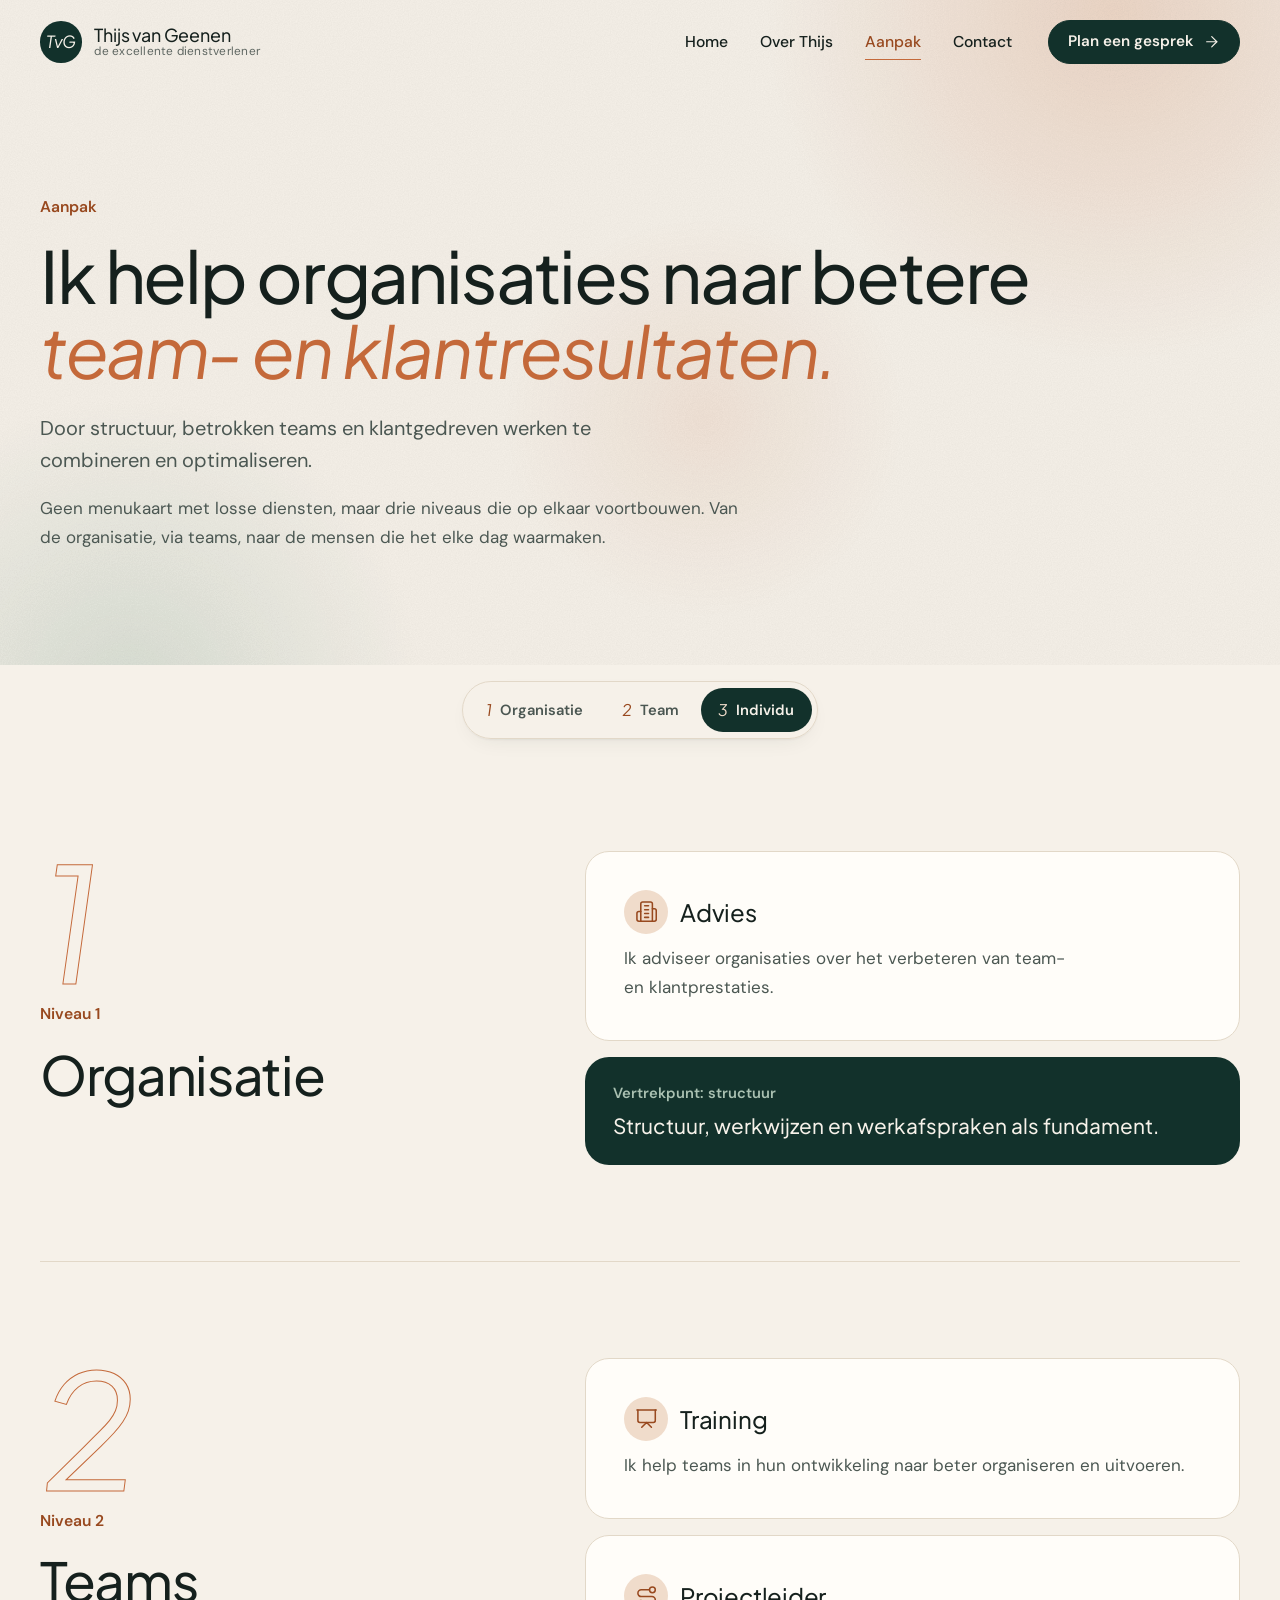
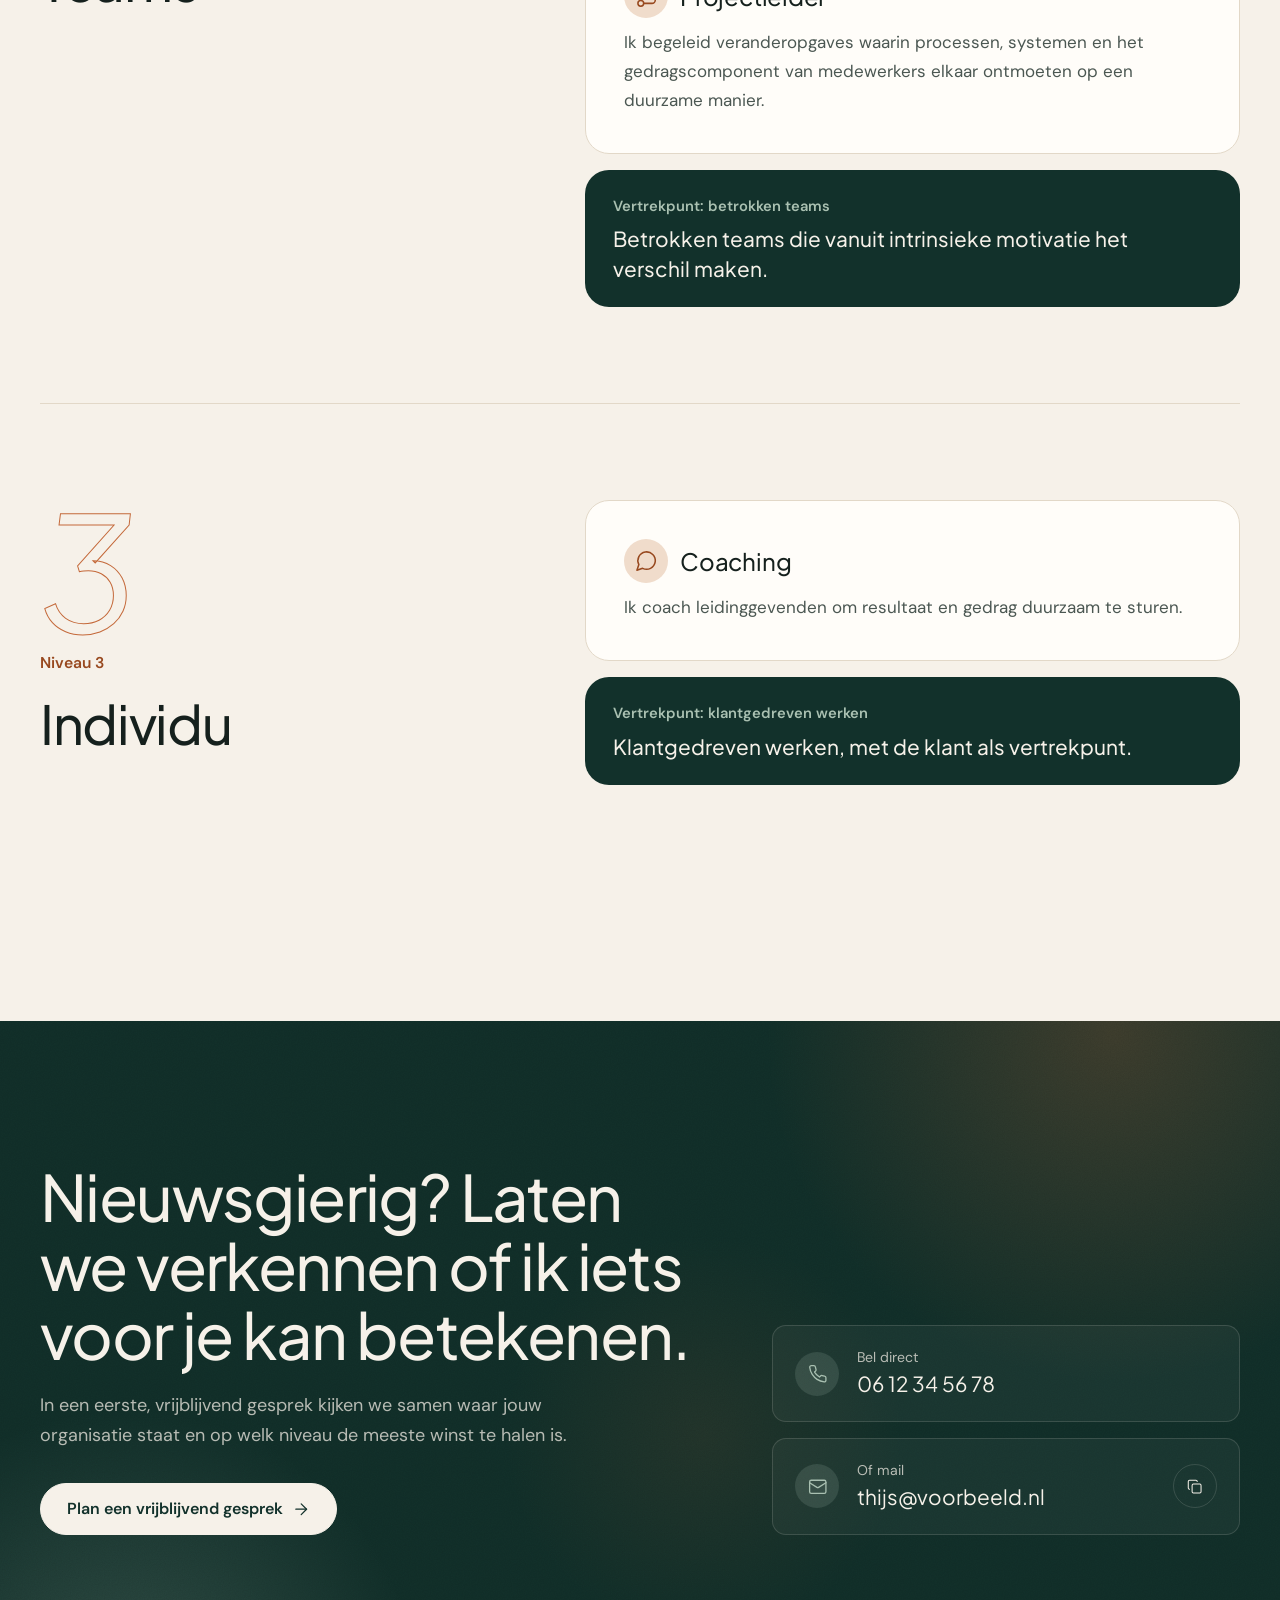
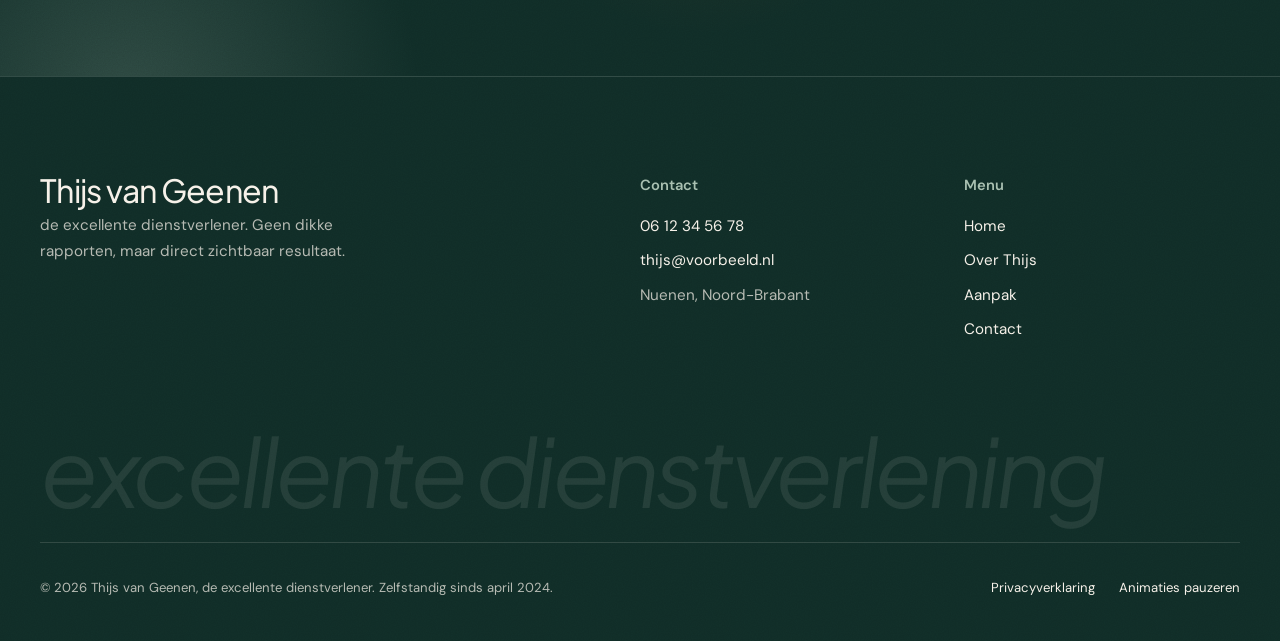
==== commit 03224146: "Vervang Fraunces door Plus Jakarta Sans als koplettertype De klant vond de sierlijke Fraunces-cursie" ====
--- a/aanpak/index.html
+++ b/aanpak/index.html
@@ -19,7 +19,7 @@
   <link rel="icon" href="../assets/img/favicon.svg" type="image/svg+xml">
   <link rel="preconnect" href="https://fonts.googleapis.com">
   <link rel="preconnect" href="https://fonts.gstatic.com" crossorigin>
-  <link rel="stylesheet" href="https://fonts.googleapis.com/css2?family=Fraunces:ital,opsz,wght@0,9..144,300..600;1,9..144,300..600&amp;family=DM+Sans:ital,opsz,wght@0,9..40,400..700;1,9..40,400..700&amp;display=swap">
+  <link rel="stylesheet" href="https://fonts.googleapis.com/css2?family=Plus+Jakarta+Sans:ital,wght@0,300..700;1,300..700&amp;family=DM+Sans:ital,opsz,wght@0,9..40,400..700;1,9..40,400..700&amp;display=swap">
   <link rel="stylesheet" href="../assets/css/style.css">
   <script type="application/ld+json">
 {
--- a/assets/css/style.css
+++ b/assets/css/style.css
@@ -44,7 +44,7 @@
   --warning: #C9962B;
 
   /* Typografie */
-  --font-display: "Fraunces", "Iowan Old Style", Georgia, serif;
+  --font-display: "Plus Jakarta Sans", system-ui, -apple-system, "Segoe UI", sans-serif;
   --font-body: "DM Sans", system-ui, -apple-system, "Segoe UI", sans-serif;
 
   /* Vorm & ruimte */
@@ -91,7 +91,7 @@
 
 h1, h2, h3 {
   font-family: var(--font-display);
-  font-weight: 350;
+  font-weight: 450;
   color: var(--text);
   margin: 0 0 1.25rem;
   font-optical-sizing: auto;
@@ -100,7 +100,7 @@
 h1 { font-size: clamp(2.6rem, 5.6vw, 5rem); line-height: 1.05; letter-spacing: -.03em; }
 h2 { font-size: clamp(2.1rem, 4.2vw, 3.6rem); line-height: 1.08; letter-spacing: -.025em; }
 h3 { font-size: 1.5rem; font-weight: 450; line-height: 1.2; letter-spacing: -.01em; }
-h1 em { font-style: italic; font-weight: 300; color: var(--accent); }
+h1 em { font-style: italic; font-weight: 400; color: var(--accent); }
 p { margin: 0 0 1.1rem; text-wrap: pretty; }
 
 .container { width: min(100% - 2 * var(--gutter), var(--container)); margin-inline: auto; }
@@ -220,7 +220,7 @@
   }
   .menu.open { opacity: 1; visibility: visible; }
   .menu-links { flex-direction: column; gap: 0; }
-  .menu-links a { display: block; padding: .6rem 0; font: 350 clamp(2.4rem, 11vw, 3.4rem)/1.15 var(--font-display); letter-spacing: -.02em; border-bottom: 1px solid var(--border); }
+  .menu-links a { display: block; padding: .6rem 0; font: 450 clamp(2.4rem, 11vw, 3.4rem)/1.15 var(--font-display); letter-spacing: -.02em; border-bottom: 1px solid var(--border); }
   .menu-links a::after { display: none; }
   .menu-links a, .menu > .btn, .menu-contact { opacity: 0; transform: translateY(24px); transition: opacity .6s var(--ease), transform .6s var(--ease); }
   .menu.open .menu-links a, .menu.open > .btn, .menu.open .menu-contact { opacity: 1; transform: none; }
@@ -277,7 +277,7 @@
 .hero-grid { display: grid; grid-template-columns: 1.35fr 1fr; gap: clamp(3rem, 6vw, 6rem); align-items: center; }
 .hero .eyebrow { margin-bottom: 1.75rem; }
 .hero h1 { font-size: clamp(3rem, 7.2vw, 6.5rem); line-height: 1.02; letter-spacing: -.035em; margin-bottom: 2rem; }
-.hero-sub { font: italic 350 clamp(1.25rem, 2vw, 1.55rem)/1.4 var(--font-display); color: var(--text); margin-bottom: 1.25rem; max-width: 34rem; }
+.hero-sub { font: italic 450 clamp(1.25rem, 2vw, 1.55rem)/1.4 var(--font-display); color: var(--text); margin-bottom: 1.25rem; max-width: 34rem; }
 
 /* Portretcompositie */
 .portrait-stage { position: relative; justify-self: center; width: min(100%, 440px); aspect-ratio: 4 / 5; }
@@ -314,14 +314,14 @@
 }
 .badge-ring { position: absolute; inset: 0; animation: spin 24s linear infinite; }
 .badge-ring text { font: 600 10.5px var(--font-body); letter-spacing: .24em; text-transform: uppercase; fill: currentColor; }
-.badge-core { font: italic 350 2.1rem/1 var(--font-display); color: var(--accent-ink); }
+.badge-core { font: italic 450 2.1rem/1 var(--font-display); color: var(--accent-ink); }
 @keyframes spin { to { transform: rotate(360deg); } }
 
 /* ---------- Marquee ---------- */
 .marquee { overflow: hidden; background: var(--ink); color: var(--on-ink); padding: clamp(1.4rem, 3vw, 2.2rem) 0; border-block: 1px solid var(--border-on-ink); }
 .marquee-track { display: flex; width: max-content; animation: marquee 38s linear infinite; }
 .marquee-group { display: flex; align-items: center; flex: none; }
-.marquee-item { display: inline-flex; align-items: center; gap: clamp(1.5rem, 3vw, 2.75rem); padding-right: clamp(1.5rem, 3vw, 2.75rem); font: 300 clamp(2rem, 4.6vw, 3.8rem)/1 var(--font-display); letter-spacing: -.02em; white-space: nowrap; }
+.marquee-item { display: inline-flex; align-items: center; gap: clamp(1.5rem, 3vw, 2.75rem); padding-right: clamp(1.5rem, 3vw, 2.75rem); font: 400 clamp(2rem, 4.6vw, 3.8rem)/1 var(--font-display); letter-spacing: -.02em; white-space: nowrap; }
 .marquee-item:nth-child(even) { font-style: italic; color: var(--sage); }
 .marquee-item svg { width: .45em; height: .45em; color: var(--accent); }
 @keyframes marquee { to { transform: translateX(-50%); } }
@@ -352,7 +352,7 @@
 }
 .service-row:hover::before, .service-row:focus-visible::before { transform: scaleX(1); }
 .service-title { display: grid; gap: .15rem; }
-.service-title strong { font: 350 clamp(1.7rem, 3.2vw, 2.5rem)/1.1 var(--font-display); letter-spacing: -.02em; color: var(--text); transition: transform .6s var(--ease); }
+.service-title strong { font: 450 clamp(1.7rem, 3.2vw, 2.5rem)/1.1 var(--font-display); letter-spacing: -.02em; color: var(--text); transition: transform .6s var(--ease); }
 .service-title span { color: var(--text-tertiary); }
 .service-row:hover .service-title strong { transform: translateX(10px); }
 .service-arrow { display: grid; place-items: center; width: 3.25rem; height: 3.25rem; border-radius: 50%; border: 1px solid var(--border-hover); color: var(--text); transition: transform .5s var(--ease), background .4s, color .4s, border-color .4s; }
@@ -380,7 +380,7 @@
 .levels::before, .levels::after { content: ""; position: absolute; left: 0; top: 0; bottom: 0; width: 1px; background: var(--border); }
 .levels::after { background: var(--accent); transform-origin: top; transform: scaleY(var(--lp, 0)); }
 .level-card { display: grid; grid-template-columns: auto 1fr; gap: 0 2rem; }
-.level-num { grid-row: span 4; font: italic 300 clamp(4rem, 8vw, 6.5rem)/.85 var(--font-display); letter-spacing: -.05em; color: transparent; -webkit-text-stroke: 1px var(--accent); transition: color .5s var(--ease); }
+.level-num { grid-row: span 4; font: italic 400 clamp(4rem, 8vw, 6.5rem)/.85 var(--font-display); letter-spacing: -.05em; color: transparent; -webkit-text-stroke: 1px var(--accent); transition: color .5s var(--ease); }
 .level-card:hover .level-num { color: var(--accent); }
 .level-card h3 { font-size: clamp(1.7rem, 2.6vw, 2.1rem); font-weight: 350; margin-bottom: .35rem; }
 .level-sub { font-size: .98rem; font-weight: 600; color: var(--accent-ink); margin-bottom: 1rem; }
@@ -407,7 +407,7 @@
 /* Manifest-citaat (ScrollReveal) */
 .manifesto { text-align: left; }
 .manifesto blockquote { margin: 0; }
-.manifesto-text { font: 300 clamp(2rem, 4.4vw, 3.9rem)/1.18 var(--font-display); letter-spacing: -.025em; color: var(--text); margin: 0 0 3rem; text-wrap: balance; }
+.manifesto-text { font: 400 clamp(2rem, 4.4vw, 3.9rem)/1.18 var(--font-display); letter-spacing: -.025em; color: var(--text); margin: 0 0 3rem; text-wrap: balance; }
 .js [data-scroll-reveal] .sr-word { opacity: .22; transition: opacity .25s linear; }
 .js [data-scroll-reveal] .sr-word.lit { opacity: 1; }
 .manifesto-text .sr-word.accent { font-style: italic; color: var(--accent); }
@@ -467,9 +467,9 @@
 /* Over Thijs: verhaal */
 .story { display: grid; grid-template-columns: 4fr 8fr; gap: clamp(2.5rem, 6vw, 6rem); align-items: start; }
 .story-body p { font-size: 1.1rem; }
-.story-body p:first-child::first-letter { float: left; font: 300 5.2rem/.8 var(--font-display); color: var(--accent); padding: .35rem .75rem 0 0; }
-.story-body .highlight { font: italic 350 clamp(1.4rem, 2.4vw, 1.8rem)/1.4 var(--font-display); color: var(--text); margin: 2.5rem 0; padding-left: 1.5rem; border-left: 2px solid var(--accent); }
-.aside-quote { font: italic 300 1.5rem/1.4 var(--font-display); color: var(--text); margin: 0; }
+.story-body p:first-child::first-letter { float: left; font: 400 5.2rem/.8 var(--font-display); color: var(--accent); padding: .35rem .75rem 0 0; }
+.story-body .highlight { font: italic 450 clamp(1.4rem, 2.4vw, 1.8rem)/1.4 var(--font-display); color: var(--text); margin: 2.5rem 0; padding-left: 1.5rem; border-left: 2px solid var(--accent); }
+.aside-quote { font: italic 400 1.5rem/1.4 var(--font-display); color: var(--text); margin: 0; }
 .aside-quote cite { display: block; margin-top: 1rem; font: 500 .9rem/1.4 var(--font-body); font-style: normal; color: var(--text-tertiary); }
 
 /* Drie fundamenten als trap: elke laag bouwt voort op de vorige */
@@ -506,7 +506,7 @@
 .level-service p { margin: 0; }
 .basis { display: grid; gap: .35rem; padding: 1.5rem 1.75rem; border-radius: var(--radius-lg); background: var(--ink); color: var(--on-ink-secondary); }
 .basis strong { font-size: .92rem; font-weight: 600; color: var(--sage); }
-.basis p { margin: 0; font: 350 1.3rem/1.4 var(--font-display); color: var(--on-ink); }
+.basis p { margin: 0; font: 450 1.3rem/1.4 var(--font-display); color: var(--on-ink); }
 
 /* Contact */
 .contact-hero { display: grid; grid-template-columns: 1fr 1.05fr; gap: clamp(3rem, 6vw, 6rem); align-items: start; }
@@ -551,12 +551,12 @@
 .site-footer { position: relative; isolation: isolate; overflow: hidden; background: var(--ink); color: var(--on-ink-secondary); padding: clamp(4rem, 8vw, 6rem) 0 2rem; font-size: .95rem; border-top: 1px solid var(--border-on-ink); }
 .footer-grid { display: grid; grid-template-columns: 2fr 1fr 1fr; gap: 3rem; }
 .footer-brand p { max-width: 22rem; }
-.footer-name { font: 350 2rem/1.1 var(--font-display); color: var(--on-ink); letter-spacing: -.02em; margin-bottom: .35rem; }
+.footer-name { font: 450 2rem/1.1 var(--font-display); color: var(--on-ink); letter-spacing: -.02em; margin-bottom: .35rem; }
 .footer-title { font-size: .92rem; font-weight: 600; color: var(--sage); margin-bottom: 1rem; }
 .site-footer ul { list-style: none; margin: 0; padding: 0; display: grid; gap: .55rem; }
 .site-footer a { color: var(--on-ink); text-decoration: none; background: linear-gradient(currentColor, currentColor) 0 100% / 0 1px no-repeat; transition: background-size .45s var(--ease); }
 .site-footer a:hover { background-size: 100% 1px; }
-.footer-word { margin: clamp(3rem, 7vw, 5rem) 0 1.5rem; font: italic 300 clamp(2.2rem, 7.4vw, 7rem)/1 var(--font-display); letter-spacing: -.045em; color: rgba(var(--bg-rgb), .09); white-space: nowrap; user-select: none; }
+.footer-word { margin: clamp(3rem, 7vw, 5rem) 0 1.5rem; font: italic 400 clamp(2.2rem, 7.4vw, 7rem)/1 var(--font-display); letter-spacing: -.045em; color: rgba(var(--bg-rgb), .09); white-space: nowrap; user-select: none; }
 .footer-bottom { display: flex; flex-wrap: wrap; align-items: center; justify-content: space-between; gap: .75rem 2rem; padding-top: 1.5rem; border-top: 1px solid var(--border-on-ink); font-size: .82rem; }
 .footer-bottom p { margin: 0; }
 .footer-legal { display: flex; flex-wrap: wrap; align-items: center; gap: .25rem 1.5rem; }
@@ -592,7 +592,7 @@
 .pain h3 { margin: 0 0 .75rem; font-size: clamp(1.75rem, 3vw, 2.4rem); font-weight: 350; letter-spacing: -.02em; }
 .pain p { margin: 0; max-width: 30rem; }
 .pains-close { display: flex; flex-wrap: wrap; align-items: center; justify-content: space-between; gap: 1rem 2rem; margin-top: clamp(2rem, 4vw, 3rem); padding-top: 2rem; border-top: 1px solid var(--border); }
-.pains-close p { margin: 0; font: 350 clamp(1.25rem, 2vw, 1.55rem)/1.4 var(--font-display); color: var(--text); max-width: 40rem; }
+.pains-close p { margin: 0; font: 450 clamp(1.25rem, 2vw, 1.55rem)/1.4 var(--font-display); color: var(--text); max-width: 40rem; }
 .pains-close strong { font-weight: 450; color: var(--accent-ink); }
 
 /* FAQ */
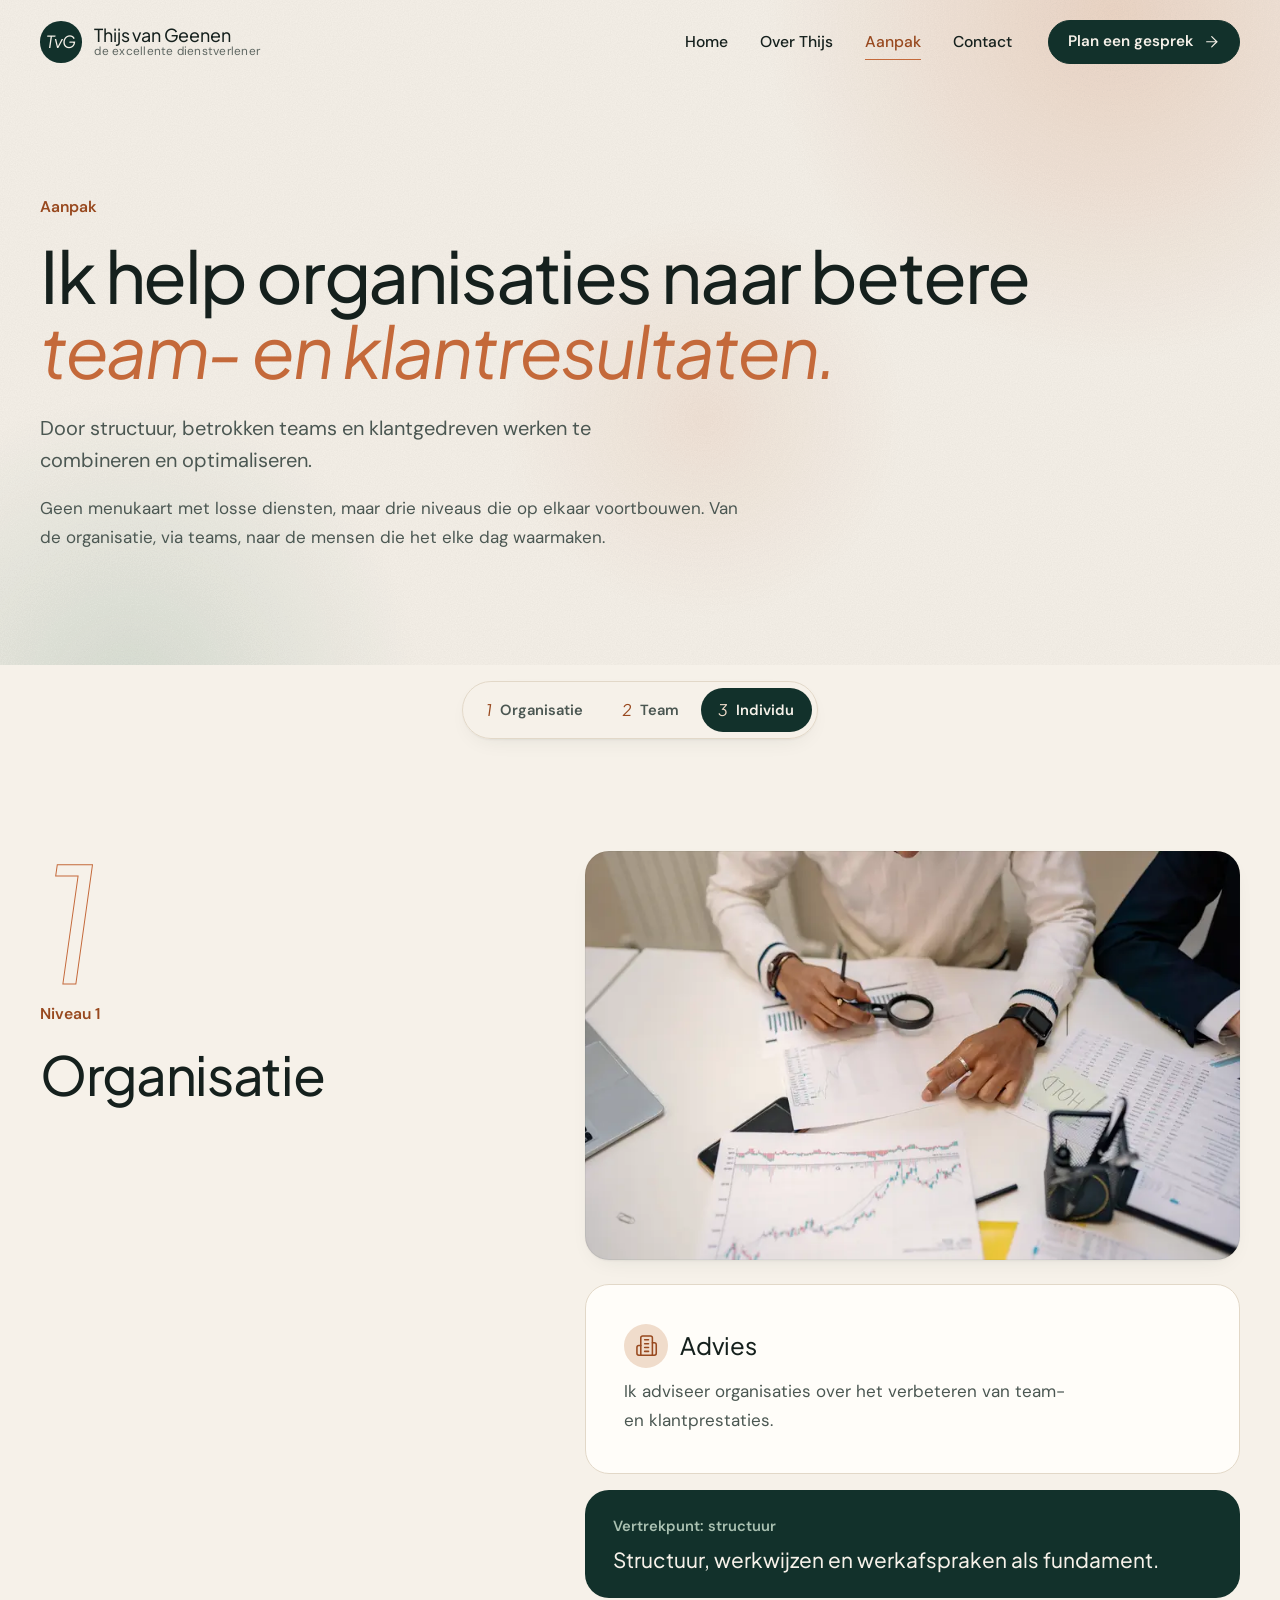
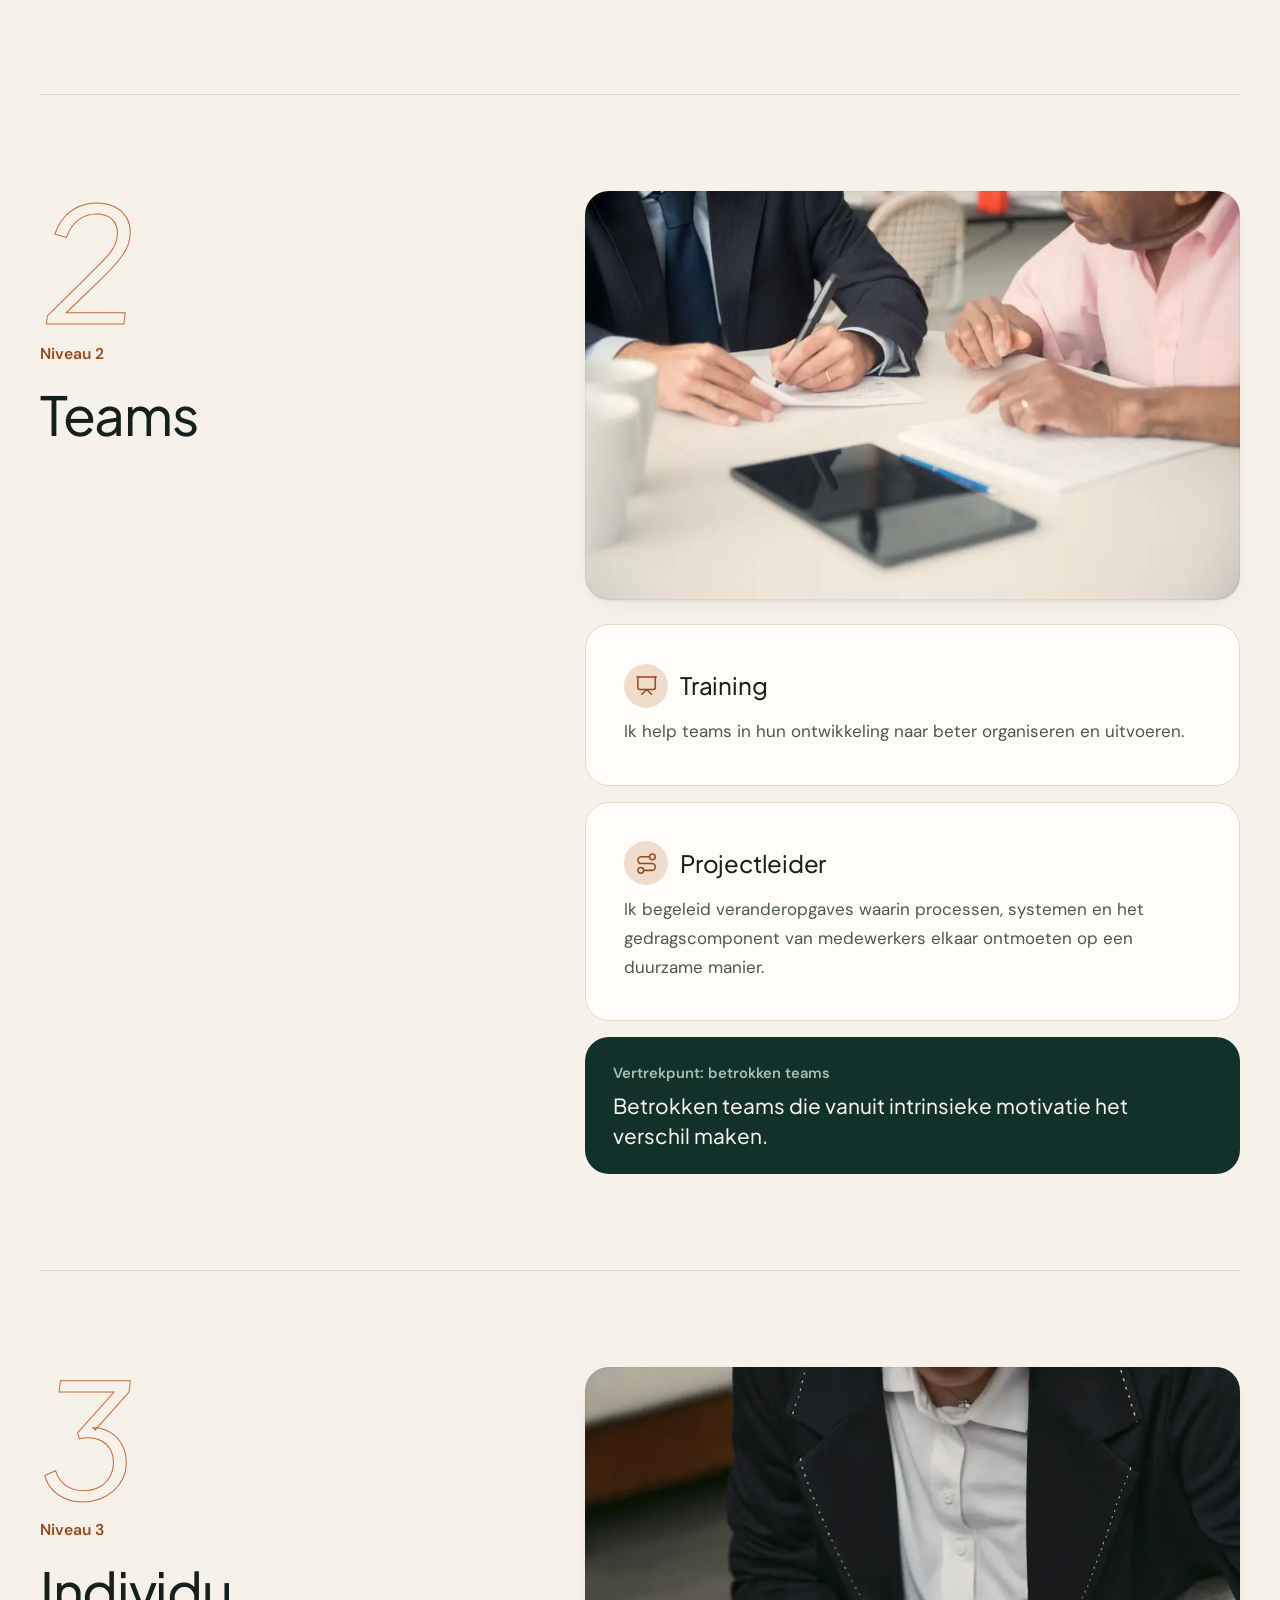
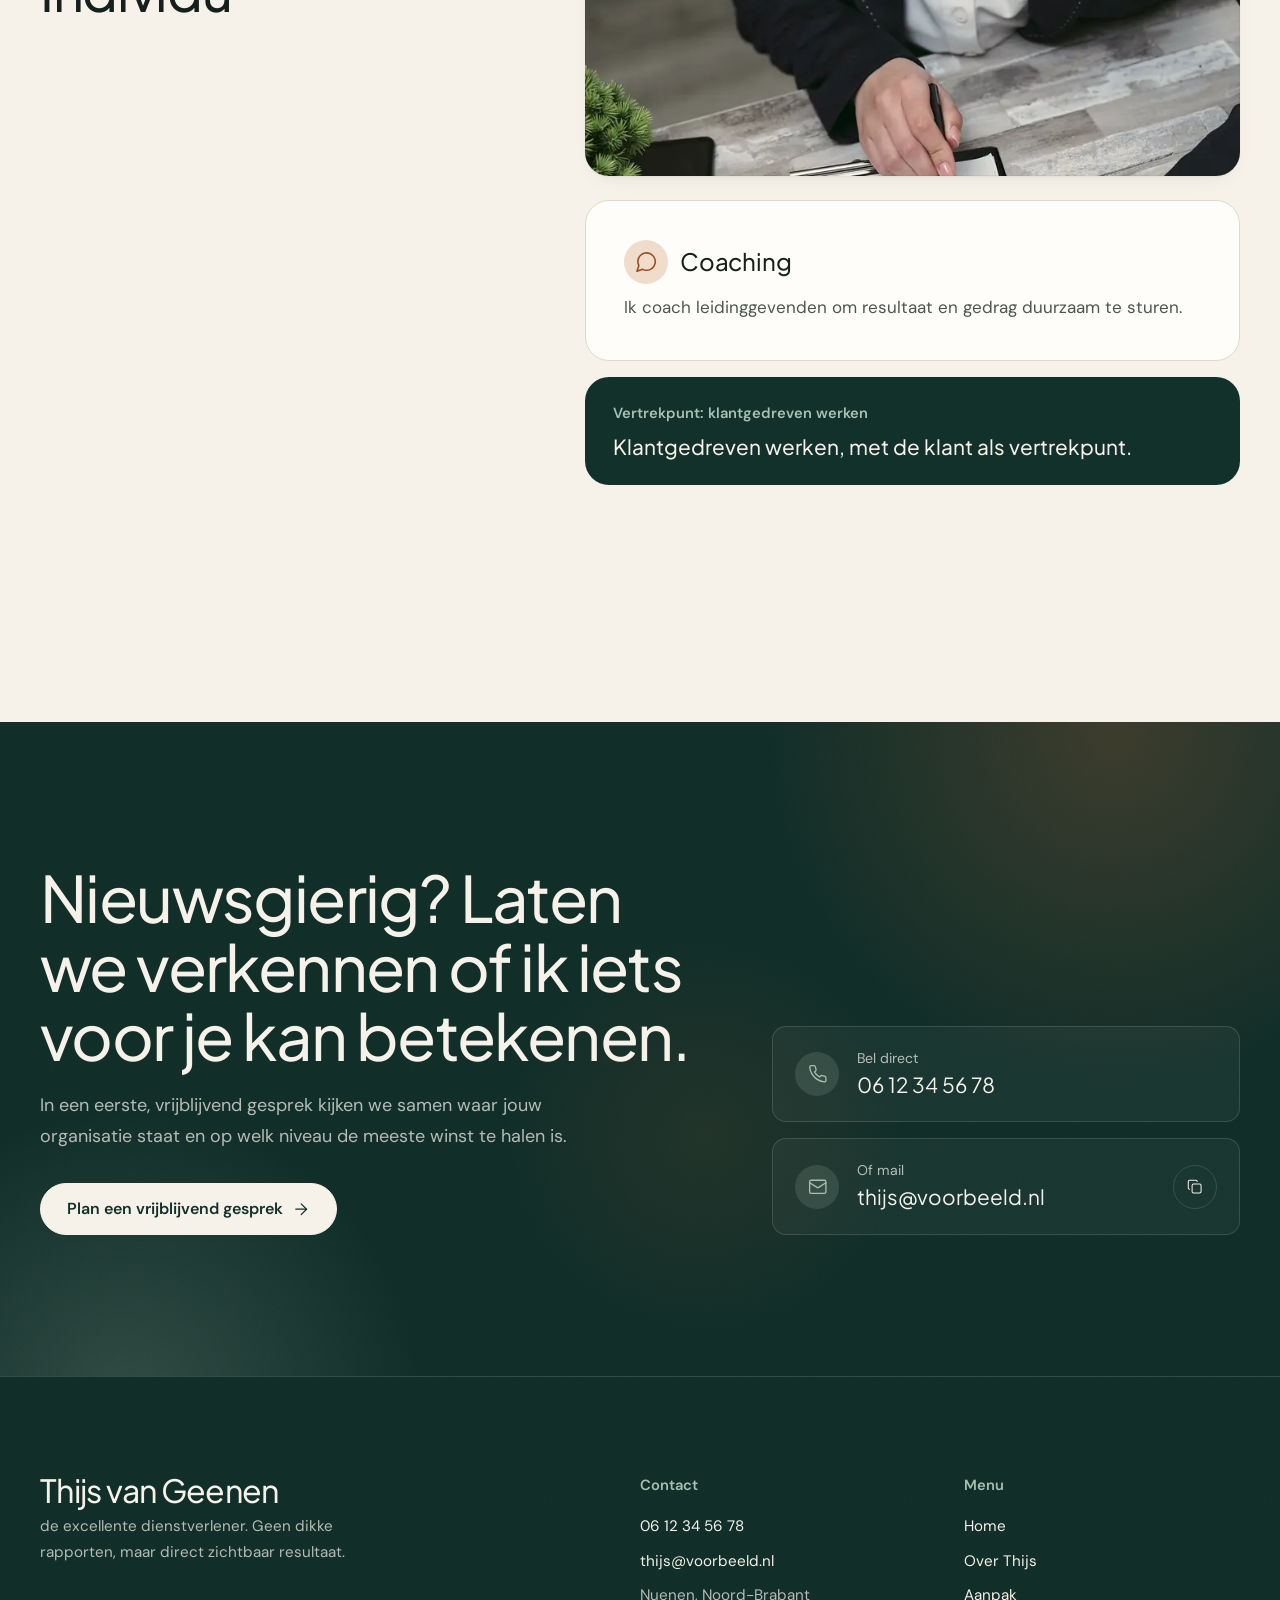
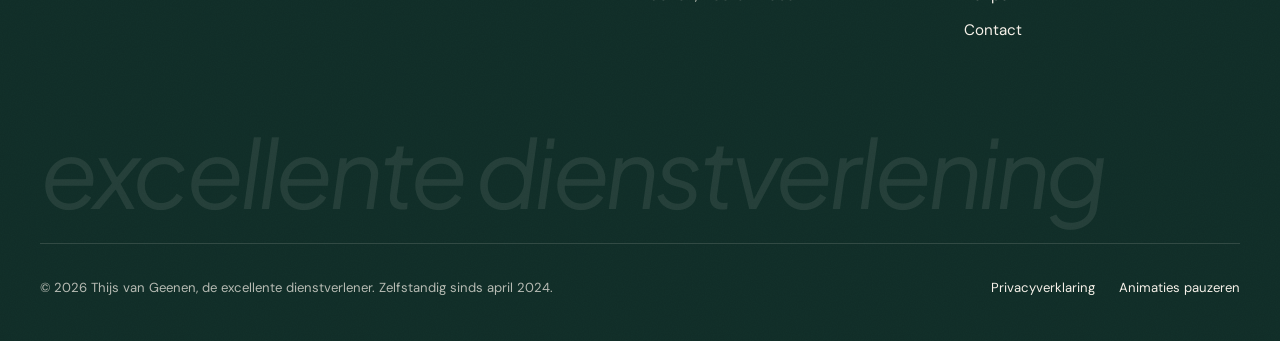
==== commit e6072463: "Voeg sfeerfoto's toe aan home en aanpak Vijf foto's, elk op één vaste plek waar ze de inhoud onderst" ====
--- a/aanpak/index.html
+++ b/aanpak/index.html
@@ -112,6 +112,9 @@
             <h2 data-split>Organisatie</h2>
           </div>
           <div class="level-services" data-stagger>
+            <figure class="photo level-photo">
+              <img src="../assets/img/foto/analyse-800.webp" srcset="../assets/img/foto/analyse-800.webp 800w, ../assets/img/foto/analyse-1400.webp 1400w" sizes="(max-width: 1024px) 92vw, 680px" width="1400" height="875" loading="lazy" decoding="async" alt="Twee mensen analyseren met een vergrootglas grafieken en cijferoverzichten op tafel">
+            </figure>
               <article class="card level-service"><h3><span class="outcome-icon"><svg class="icon" viewBox="0 0 24 24" aria-hidden="true"><path d="M6 22V4a2 2 0 0 1 2-2h8a2 2 0 0 1 2 2v18Z"/><path d="M6 12H4a2 2 0 0 0-2 2v6a2 2 0 0 0 2 2h2"/><path d="M18 9h2a2 2 0 0 1 2 2v9a2 2 0 0 1-2 2h-2"/><path d="M10 6h4"/><path d="M10 10h4"/><path d="M10 14h4"/><path d="M10 18h4"/></svg></span>Advies</h3><p>Ik adviseer organisaties over het verbeteren van team- en klantprestaties.</p></article>
             <div class="basis"><strong>Vertrekpunt: structuur</strong><p>Structuur, werkwijzen en werkafspraken als fundament.</p></div>
           </div>
@@ -123,6 +126,9 @@
             <h2 data-split>Teams</h2>
           </div>
           <div class="level-services" data-stagger>
+            <figure class="photo level-photo">
+              <img src="../assets/img/foto/samenwerken-800.webp" srcset="../assets/img/foto/samenwerken-800.webp 800w, ../assets/img/foto/samenwerken-1400.webp 1400w" sizes="(max-width: 1024px) 92vw, 680px" width="1400" height="875" loading="lazy" decoding="async" alt="Twee collega’s werken aan tafel samen aan documenten en overleggen">
+            </figure>
               <article class="card level-service"><h3><span class="outcome-icon"><svg class="icon" viewBox="0 0 24 24" aria-hidden="true"><path d="M2 3h20"/><path d="M21 3v11a2 2 0 0 1-2 2H5a2 2 0 0 1-2-2V3"/><path d="m7 21 5-5 5 5"/></svg></span>Training</h3><p>Ik help teams in hun ontwikkeling naar beter organiseren en uitvoeren.</p></article>
               <article class="card level-service"><h3><span class="outcome-icon"><svg class="icon" viewBox="0 0 24 24" aria-hidden="true"><circle cx="6" cy="19" r="3"/><path d="M9 19h8.5a3.5 3.5 0 0 0 0-7h-11a3.5 3.5 0 0 1 0-7H15"/><circle cx="18" cy="5" r="3"/></svg></span>Projectleider</h3><p>Ik begeleid veranderopgaves waarin processen, systemen en het gedragscomponent van medewerkers elkaar ontmoeten op een duurzame manier.</p></article>
             <div class="basis"><strong>Vertrekpunt: betrokken teams</strong><p>Betrokken teams die vanuit intrinsieke motivatie het verschil maken.</p></div>
@@ -135,6 +141,9 @@
             <h2 data-split>Individu</h2>
           </div>
           <div class="level-services" data-stagger>
+            <figure class="photo level-photo">
+              <img src="../assets/img/foto/coachgesprek-800.webp" srcset="../assets/img/foto/coachgesprek-800.webp 800w, ../assets/img/foto/coachgesprek-1400.webp 1400w" sizes="(max-width: 1024px) 92vw, 680px" width="1400" height="875" loading="lazy" decoding="async" alt="Een adviseur zit met pen en klembord klaar voor een persoonlijk gesprek aan tafel">
+            </figure>
               <article class="card level-service"><h3><span class="outcome-icon"><svg class="icon" viewBox="0 0 24 24" aria-hidden="true"><path d="M7.9 20A9 9 0 1 0 4 16.1L2 22Z"/></svg></span>Coaching</h3><p>Ik coach leidinggevenden om resultaat en gedrag duurzaam te sturen.</p></article>
             <div class="basis"><strong>Vertrekpunt: klantgedreven werken</strong><p>Klantgedreven werken, met de klant als vertrekpunt.</p></div>
           </div>
--- a/assets/css/style.css
+++ b/assets/css/style.css
@@ -375,6 +375,15 @@
 .card:focus-within { border-color: var(--accent); }
 a.card { display: block; color: inherit; text-decoration: none; }
 
+/* Foto's: afgeronde uitsnede, dunne rand, rustige zoom bij hover */
+.photo { position: relative; overflow: hidden; margin: 0; border-radius: var(--radius-lg); background: var(--surface-alt); box-shadow: var(--shadow-sm); }
+.photo::after { content: ""; position: absolute; inset: 0; border-radius: inherit; box-shadow: inset 0 0 0 1px rgba(var(--ink-rgb), .06); pointer-events: none; }
+.photo img { width: 100%; height: 100%; object-fit: cover; transition: transform 1.4s var(--ease); }
+@media (hover: hover) { .photo:hover img { transform: scale(1.035); } }
+.services-col { display: grid; gap: clamp(2rem, 4vw, 3rem); }
+.photo-services { aspect-ratio: 3 / 2; }
+.level-photo { aspect-ratio: 16 / 10; margin-bottom: .5rem; }
+
 /* Drie niveaus */
 .levels { position: relative; list-style: none; margin: 0; padding: 0 0 0 clamp(1.5rem, 4vw, 3.5rem); display: grid; gap: 1.5rem; }
 .levels::before, .levels::after { content: ""; position: absolute; left: 0; top: 0; bottom: 0; width: 1px; background: var(--border); }
@@ -388,7 +397,7 @@
 .level-card .link { justify-self: start; }
 
 /* Bento: wat het oplevert */
-.bento { display: grid; grid-template-columns: repeat(3, 1fr); gap: 1.25rem; grid-template-areas: "intro intro a" "intro intro b" "c d d"; }
+.bento { display: grid; grid-template-columns: repeat(3, 1fr); gap: 1.25rem; grid-template-areas: "intro intro photo" "intro intro photo" "a b photo" "c d d"; }
 .bento-intro { grid-area: intro; background: var(--ink); border-color: var(--ink); color: var(--on-ink-secondary); display: flex; flex-direction: column; justify-content: space-between; min-height: 22rem; }
 .bento-intro h2 { color: var(--on-ink); max-width: 30rem; }
 .bento-intro p { max-width: 28rem; margin: 0; }
@@ -396,8 +405,10 @@
 .bento-intro:hover { border-color: var(--ink-2); }
 .bento-intro::before { background: radial-gradient(520px circle at var(--mx, 50%) var(--my, 50%), rgba(var(--sage-rgb), .16), transparent 60%); }
 .bento-a { grid-area: a; } .bento-b { grid-area: b; } .bento-c { grid-area: c; } .bento-d { grid-area: d; }
+.bento-photo { grid-area: photo; min-height: 18rem; }
+.bento-photo img { position: absolute; inset: 0; object-position: 50% 45%; }
 .outcome { display: flex; flex-direction: column; justify-content: space-between; gap: 2rem; min-height: 11.5rem; }
-.outcome-icon { display: grid; place-items: center; width: 3.25rem; height: 3.25rem; border-radius: 50%; background: var(--accent-soft); color: var(--accent-ink); transition: transform .6s var(--ease); }
+.outcome-icon { display: grid; place-items: center; flex: none; width: 3.25rem; height: 3.25rem; border-radius: 50%; background: var(--accent-soft); color: var(--accent-ink); transition: transform .6s var(--ease); }
 .outcome-icon .icon { width: 1.45rem; height: 1.45rem; }
 .outcome:hover .outcome-icon { transform: rotate(-10deg) scale(1.06); }
 .outcome h3 { margin: 0; font-size: clamp(1.35rem, 2vw, 1.6rem); }
@@ -650,7 +661,7 @@
 @media (max-width: 1024px) {
   .hero-grid, .page-hero-grid, .split, .story, .level-detail, .contact-hero, .cta-grid { grid-template-columns: 1fr; }
   .sticky { position: static; }
-  .bento { grid-template-columns: 1fr 1fr; grid-template-areas: "intro intro" "a b" "c d"; }
+  .bento { grid-template-columns: 1fr 1fr; grid-template-areas: "intro intro" "photo a" "photo b" "c d"; }
   .hero { min-height: 0; }
   .hero .portrait-stage { width: min(100%, 400px); justify-self: start; }
 }
@@ -660,7 +671,8 @@
   body { font-size: 1rem; }
   .hero { padding-top: calc(var(--header-h) + 2rem); }
   .actions .btn { flex: 1 1 100%; }
-  .bento { grid-template-columns: 1fr; grid-template-areas: "intro" "a" "b" "c" "d"; }
+  .bento { grid-template-columns: 1fr; grid-template-areas: "intro" "photo" "a" "b" "c" "d"; }
+  .bento-photo { min-height: 0; aspect-ratio: 5 / 4; }
   .bento-intro, .outcome { min-height: 0; }
   .outcome { gap: 1.75rem; }
   .service-row { grid-template-columns: minmax(0, 1fr) auto; gap: 1rem; padding: 1.4rem .25rem; }
